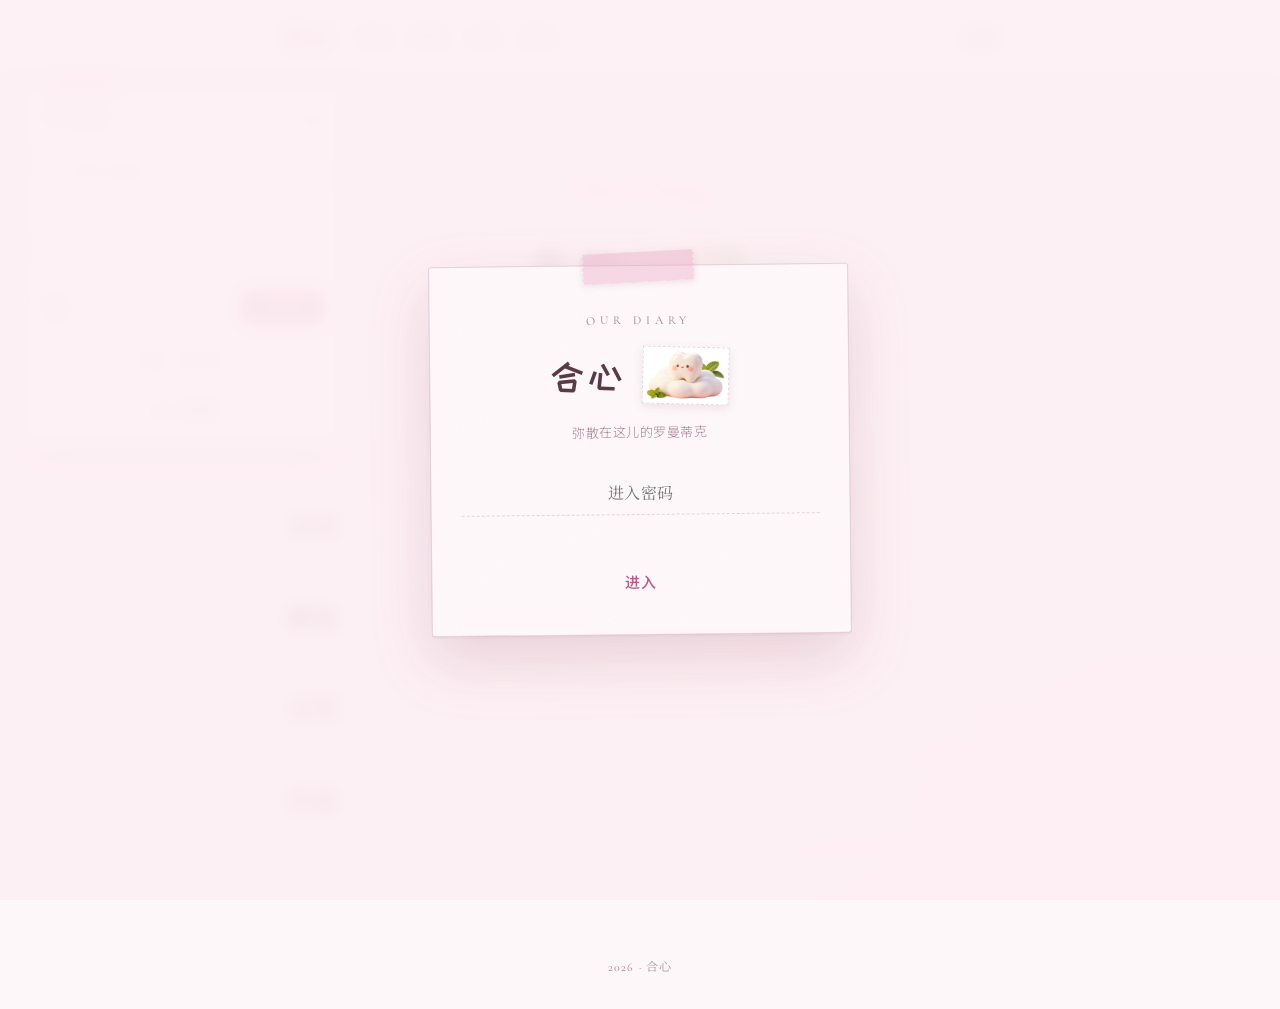
==== index.html @ 80ab7c8f "deploy index.html @ 2026-07-29T08:41:44.154Z" ====
<!DOCTYPE html>
<html lang="zh-CN">
<head>
  <meta charset="UTF-8" />
  <meta name="viewport" content="width=device-width, initial-scale=1.0" />
  <meta http-equiv="Cache-Control" content="no-cache, no-store, must-revalidate" />
  <meta http-equiv="Pragma" content="no-cache" />
  <meta http-equiv="Expires" content="0" />
  <title>合心</title>
  <link rel="preconnect" href="https://fonts.googleapis.com" />
  <link rel="preconnect" href="https://fonts.gstatic.com" crossorigin />
  <link href="https://fonts.googleapis.com/css2?family=Noto+Serif+SC:wght@400;500;600;700&family=Noto+Sans+SC:wght@300;400;500&display=swap" rel="stylesheet" />
  <link rel="stylesheet" href="https://unpkg.com/leaflet@1.9.4/dist/leaflet.css" />
  <link rel="stylesheet" href="assets/style.css" />
</head>
<body>
  <!-- 未连接云端时的安全提示（仅本地模式出现，部署前请先配置 config.js） -->
  <div class="local-warn" id="localWarn" hidden>
    <span>⚠ 本地预览模式：云端暂时连不上，当前内容仅存于本机浏览器，换设备 / 清缓存即丢失，且无法与 TA 共享。网络恢复后重新进入即可切回云端。<b style="color:#9c2b4a">[页面版本：2026-07-29-ghpages-v15]</b></span>
    <button id="localWarnClose" aria-label="关闭">×</button>
  </div>
  <script>
    // 全局错误兜底：任何脚本出错都显示出来，避免默默打不开
    window.addEventListener('error', function (e) {
      try {
        var d = document.getElementById('errbar');
        if (!d) {
          d = document.createElement('div');
          d.id = 'errbar';
          d.style.cssText = 'position:fixed;top:0;left:0;right:0;z-index:99999;background:#b03a5b;color:#fff;font-size:12px;line-height:1.6;padding:10px 14px;white-space:pre-wrap;font-family:monospace';
          (document.body || document.documentElement).appendChild(d);
        }
        d.textContent = '⚠ 页面脚本出错：' + (e.message || e.error) + (e.filename ? ('  (' + String(e.filename).split('/').pop() + ':' + e.lineno + ')') : '');
      } catch (_) {}
    });
  </script>
  <div class="glow-orbs" aria-hidden="true">
    <span class="orb a"></span>
    <span class="orb b"></span>
    <span class="orb c"></span>
  </div>

  <!-- ========== 登录遮罩 ========== -->
  <div class="auth-mask" id="authMask">
    <div class="auth-card">
      <div class="auth-label">OUR DIARY</div>
      <div class="auth-title-row">
        <h1 class="auth-title">合心</h1>
        <div class="auth-avatar">
          <img src="assets/images/avatar.png" alt="她的虚拟形象" />
        </div>
      </div>
      <p class="auth-sub" id="authSub">弥散在这儿的罗曼蒂克</p>
      <div class="auth-form" id="authForm">
        <input type="password" id="authPassword" class="bare" placeholder="进入密码" autocomplete="current-password" />
        <p class="auth-err" id="authErr"></p>
        <button class="link strong" id="authBtn">进入</button>
      </div>
      <div class="auth-setup" id="authSetup" hidden>
        <p>还没部署到云端。请按 <code>deploy-guide-netlify.md</code> 把项目推到 GitHub 并接入 Netlify，再刷新本页（部署后无需手动填任何密钥）。</p>
      </div>
    </div>
  </div>

  <header class="nav">
    <div class="nav-inner">
      <a class="wordmark" id="brandBtn">合心</a>
      <nav class="nav-links">
        <a href="#" data-view="diary" class="nav-link">日记</a>
        <a href="#" data-view="notes" class="nav-link">随笔</a>
        <a href="#" data-view="calendar" class="nav-link">日历</a>
        <a href="#" data-view="places" class="nav-link">足迹</a>
        <a href="#" data-view="settings" class="nav-link mgmt-only">设置</a>
      </nav>
      <div class="nav-right">
        <span class="nav-days" id="navDays"></span>
        <button class="link mgmt-toggle" id="mgmtToggle">编辑</button>
      </div>
    </div>
  </header>

  <main class="container">

    <!-- ========== 封面 ========== -->
    <section class="view active" id="view-index">
      <div class="cover">
        <!-- 便签直接贴到背景上的浮层（在内容之下、背景之上） -->
        <div class="sticky-layer" id="stickyLayer" aria-hidden="true"></div>

        <div class="cover-main">

          <!-- 中间 -->
          <div class="cover-center">
            <div class="cover-label">Our Diary</div>
            <div class="cover-title-row">
              <h1 class="cover-names" id="coverNames">合心</h1>
              <img class="cover-avatar" src="assets/images/avatar.png" alt="她的虚拟形象" />
            </div>
            <div class="cover-days" id="coverDays"></div>
            <p class="cover-en">Forever &amp; Always</p>
            <p class="cover-sub" id="coverSub"></p>
          </div>
        </div>
      </div>

      <button class="joy-reopen" id="joyReopen" hidden aria-label="今日喜事">
        <svg viewBox="0 0 24 28" width="22" height="24" aria-hidden="true">
          <line x1="12" y1="11" x2="12" y2="25" stroke="currentColor" stroke-width="2.6" stroke-linecap="round"/>
          <path d="M12 26l-3.2 1.4 3.2-5.4 3.2 5.4z" fill="currentColor"/>
          <circle cx="12" cy="6.5" r="6.2" fill="currentColor"/>
          <circle cx="12" cy="6.5" r="2.3" fill="#fff" opacity="0.9"/>
        </svg>
      </button>

      <div class="index-list">
        <a class="index-row" data-goto="diary">
          <span class="index-title">日记</span>
          <span class="index-meta" id="idxDiary">—</span>
        </a>
        <a class="index-row" data-goto="notes">
          <span class="index-title">随笔</span>
          <span class="index-meta" id="idxNotes">—</span>
        </a>
        <a class="index-row" data-goto="calendar">
          <span class="index-title">日历</span>
          <span class="index-meta" id="idxCal">—</span>
        </a>
        <a class="index-row" data-goto="places">
          <span class="index-title">足迹</span>
          <span class="index-meta" id="idxPlaces">—</span>
        </a>
      </div>
    </section>

    <!-- ========== 日记 ========== -->
    <section class="view" id="view-diary">
      <div class="page-head">
        <h2 class="page-title">日记</h2>
        <button class="love-dot" id="loveEnterBtn" type="button" title="私密" aria-label="私密"></button>
        <button class="link mgmt-only" id="addDiaryBtn">写</button>
      </div>

      <div id="diaryList" class="archive"></div>

      <!-- 私密专栏（点击小圆点后展开，无标题，仅内容 + 发布） -->
      <div class="love-view" id="loveView" hidden>
        <div class="page-head love-head">
          <button class="link mgmt-only" id="addLoveBtn">发布</button>
        </div>
        <div id="loveList" class="archive love-archive"></div>
      </div>
    </section>

    <!-- ========== 随笔 ========== -->
    <section class="view" id="view-notes">
      <div class="page-head">
        <h2 class="page-title">随笔</h2>
        <span class="page-note">此刻想到什么，就留下一句。</span>
      </div>
      <div class="composer">
        <textarea id="noteInput" rows="2" placeholder="写下一句话…"></textarea>
        <div class="composer-foot">
          <span class="composer-hint" id="noteHint"></span>
          <button class="link" id="noteSave">留存</button>
        </div>
      </div>
      <div id="notesList" class="notes-stream"></div>
    </section>

    <!-- ========== 日历 ========== -->
    <section class="view" id="view-calendar">
      <div class="page-head">
        <h2 class="page-title">日历</h2>
        <span class="page-note" id="calTogether"></span>
      </div>
      <div class="cal">
        <div class="cal-head">
          <button class="cal-nav" id="calPrev" aria-label="上一月">‹</button>
          <div class="cal-month" id="calMonth"></div>
          <button class="cal-nav" id="calNext" aria-label="下一月">›</button>
        </div>
        <div class="cal-weekdays"><span>日</span><span>一</span><span>二</span><span>三</span><span>四</span><span>五</span><span>六</span></div>
        <div class="cal-grid" id="calGrid"></div>
        <div class="cal-legend">
          <span class="lg"><i class="dot d-diary"></i>日记</span>
          <span class="lg"><i class="dot d-note"></i>随笔</span>
          <span class="lg"><i class="dot d-place"></i>足迹</span>
          <span class="lg"><i class="anchor-mark"></i>起点</span>
        </div>
      </div>

      <!-- 日详情抽屉 -->
      <div class="day-panel" id="dayPanel" aria-hidden="true">
        <div class="day-panel-inner">
          <div class="day-panel-head">
            <span id="dayPanelTitle"></span>
            <button class="x" id="dayPanelClose" aria-label="关闭">×</button>
          </div>
          <div class="day-panel-body" id="dayPanelBody"></div>
          <div class="day-panel-foot mgmt-only" id="dayPanelFoot"></div>
        </div>
      </div>
    </section>

    <!-- ========== 足迹 ========== -->
    <section class="view" id="view-places">
      <div class="page-head">
        <h2 class="page-title">足迹</h2>
        <button class="link mgmt-only" id="addPlaceBtn">添加</button>
      </div>
      <div id="map" class="map-box"></div>
      <div id="placesList" class="archive subtle"></div>
    </section>

    <!-- ========== 设置 ========== -->
    <section class="view" id="view-settings">
      <div class="page-head"><h2 class="page-title">设置</h2></div>
      <div class="settings">
        <div class="field">
          <label>我的称呼</label>
          <input type="text" id="setNameA" placeholder="例如：小宇" />
        </div>
        <div class="field">
          <label>TA 的称呼</label>
          <input type="text" id="setNameB" placeholder="例如：小鹿" />
        </div>
        <div class="field">
          <label>在一起的日子</label>
          <input type="date" id="setSince" />
        </div>
        <div class="settings-actions">
          <button class="link" id="saveSettingsBtn">保存设置</button>
          <span class="rule"></span>
          <button class="link" id="exportBtn">导出备份</button>
          <button class="link" id="importBtn">恢复备份</button>
          <input type="file" id="importFile" accept="application/json" hidden />
          <span class="rule"></span>
          <button class="link" id="seedBtn">载入示例</button>
          <button class="link danger" id="resetBtn">清空全部</button>
        </div>
        <div class="settings-actions" style="margin-top:18px">
          <button class="link" id="logoutBtn">退出登录</button>
          <span class="settings-hint" id="migrateHint" hidden>
            检测到本机旧数据，<button class="link strong" id="migrateBtn">一键上传到云端</button>
          </span>
        </div>
      </div>
    </section>
  </main>

  <!-- 今日喜事浮动框：提升为 body 直接子级，position:fixed 相对视口，彻底避免祖先 .view 动画 transform 干扰拖拽坐标 -->
  <div class="joy-panel" id="joyPanel">
    <div class="joy-head">
      <span class="joy-title">今日喜事</span>
      <button class="joy-hide" id="joyHide" title="收起面板" aria-label="收起">—</button>
    </div>
    <div class="joy-body">
      <textarea id="joyText" class="joy-text" placeholder="今天的小确幸…"></textarea>
      <div class="joy-tools">
        <button class="joy-img" id="joyImgBtn" title="贴图" aria-label="贴图">📎</button>
        <button class="joy-save" id="joySaveBtn">贴到随笔</button>
      </div>
      <input type="file" id="joyFile" accept="image/*" hidden>
      <div class="joy-preview" id="joyPreview"></div>
    </div>
    <div class="joy-divider"><span>便签 · 随手贴</span></div>
    <button class="wall-add" id="stickyAddBtn">+ 贴一张便签</button>
    <div class="sticky-form" id="stickyForm" hidden>
      <textarea id="stickyText" class="sticky-input" placeholder="写张便签，会直接贴到背景上…" maxlength="70"></textarea>
      <div class="sticky-colors">
        <button data-color="pink" class="col pink sel" aria-label="粉色"></button>
        <button data-color="yellow" class="col yellow" aria-label="黄色"></button>
        <button data-color="blue" class="col blue" aria-label="蓝色"></button>
        <button data-color="green" class="col green" aria-label="绿色"></button>
        <button data-color="lavender" class="col lavender" aria-label="紫色"></button>
      </div>
      <div class="sticky-actions">
        <button class="link" id="stickyCancel">取消</button>
        <button class="joy-save" id="stickySaveBtn">贴上</button>
      </div>
    </div>
  </div>

  <footer class="footer">
    <span id="year"></span> · 合心
  </footer>

  <!-- 日记编辑 -->
  <div class="mask" id="diaryModal">
    <div class="sheet">
      <div class="sheet-head"><span id="diaryModalTitle">写日记</span><button class="x" data-close="diaryModal">×</button></div>
      <div class="sheet-body">
        <input type="text" id="dTitle" class="bare title-input" placeholder="标题" />
        <div class="row2">
          <input type="date" id="dDate" class="bare" />
          <input type="text" id="dMood" class="bare" placeholder="心情（一句话，可留空）" />
        </div>
        <textarea id="dContent" class="bare body-input" rows="10" placeholder="此刻，想写些什么…"></textarea>
        <div class="upload">
          <button type="button" class="link" id="dPick">附上图片</button>
          <input type="file" id="dFiles" accept="image/*" multiple hidden />
          <div class="thumbs" id="dThumbs"></div>
        </div>
      </div>
      <div class="sheet-foot">
        <button class="link" data-close="diaryModal">取消</button>
        <button class="link strong" id="dSave">保存</button>
      </div>
    </div>
  </div>

  <!-- 足迹编辑 -->
  <div class="mask" id="placeModal">
    <div class="sheet">
      <div class="sheet-head"><span id="placeModalTitle">添加足迹</span><button class="x" data-close="placeModal">×</button></div>
      <div class="sheet-body">
        <input type="text" id="pName" class="bare" placeholder="地点名称" />
        <div class="field-cat">
          <label>类型（标记图标）</label>
          <div class="cat-chips" id="pCats"></div>
        </div>
        <input type="text" id="pSearch" class="bare" placeholder="搜索地点，如：上海迪士尼" />
        <button type="button" class="link" id="pSearchBtn">定位</button>
        <div class="row2">
          <input type="text" id="pLat" class="bare" placeholder="纬度" />
          <input type="text" id="pLng" class="bare" placeholder="经度" />
        </div>
        <input type="text" id="pAddress" class="bare" placeholder="地址 / 备注" />
        <input type="date" id="pDate" class="bare" />
        <textarea id="pNote" class="bare body-input" rows="3" placeholder="那天的天气、心情…"></textarea>
        <div class="upload">
          <button type="button" class="link" id="pPick">附上图片</button>
          <input type="file" id="pFiles" accept="image/*" multiple hidden />
          <div class="thumbs" id="pThumbs"></div>
        </div>
      </div>
      <div class="sheet-foot">
        <button class="link" data-close="placeModal">取消</button>
        <button class="link strong" id="pSave">保存</button>
      </div>
    </div>
  </div>

  <!-- 图片查看 -->
  <div class="mask" id="imgModal">
    <div class="img-wrap">
      <button class="x" data-close="imgModal">×</button>
      <img id="imgBig" src="" alt="" />
    </div>
  </div>

  <!-- 阅读 / 详情 -->
  <div class="mask" id="detailModal">
    <div class="sheet read">
      <div class="sheet-head"><span id="detailTitle"></span><button class="x" data-close="detailModal">×</button></div>
      <div class="sheet-body" id="detailBody"></div>
      <div class="sheet-foot" id="detailFoot"></div>
    </div>
  </div>

  <!-- 私密专栏编辑 -->
  <div class="mask" id="loveModal">
    <div class="sheet">
      <div class="sheet-head"><span id="loveModalTitle">发布</span><button class="x" data-close="loveModal">×</button></div>
      <div class="sheet-body">
        <input type="text" id="lvTitle" class="bare title-input" placeholder="标题（可留空）" />
        <div class="row2">
          <input type="date" id="lvDate" class="bare" />
          <input type="text" id="lvMood" class="bare" placeholder="心情（可留空）" />
        </div>
        <textarea id="lvContent" class="bare body-input" rows="10" placeholder="想只对一个人说的话…"></textarea>
        <div class="upload">
          <button type="button" class="link" id="lvPick">附上图片（可选）</button>
          <input type="file" id="lvFiles" accept="image/*" multiple hidden />
          <div class="thumbs" id="lvThumbs"></div>
        </div>
      </div>
      <div class="sheet-foot">
        <button class="link" data-close="loveModal">取消</button>
        <button class="link strong" id="lvSave">保存</button>
      </div>
    </div>
  </div>

  <div class="toast" id="toast"></div>

  <script src="https://unpkg.com/leaflet@1.9.4/dist/leaflet.js"></script>
  <script src="assets/config.js"></script>
  <script src="assets/store.js"></script>
  <script src="assets/app.js"></script>
</body>
</html>
---- assets/style.css ----
/* ============================================================
 * style.css —— 合心 · 粉色手账风
 * 视觉语言：粉白纸纹、手写体标题、和纸胶带、拍立得照片、缝线边框
 * 所有选择器与旧版一致，仅换视觉，不动功能。
 * ============================================================ */

/* 手写体 Ma Shan Zheng：自托管于本仓库（assets/fonts/），
   国内直接由 github.io 加载，不依赖 Google Fonts CDN，避免被墙后字体失效。 */
@font-face{
  font-family:'Ma Shan Zheng';
  font-style:normal;
  font-weight:400;
  font-display:swap;
  src:url('fonts/MaShanZheng-Regular.woff2') format('woff2');
}
/* 中文字体 站酷快乐体（ZCOOL KuaiLe）：圆润可爱手写体，非毛笔。自托管于本仓库。 */
@font-face{
  font-family:'ZCOOL KuaiLe';
  font-style:normal;
  font-weight:400;
  font-display:swap;
  src:url('fonts/ZCOOLKuaiLe-Regular.woff2') format('woff2');
}
/* 欧式浪漫手写 Great Vibes：自托管，用于英文装饰（不支持中文，仅英文/数字）。 */
@font-face{
  font-family:'Great Vibes';
  font-style:normal;
  font-weight:400;
  font-display:swap;
  src:url('fonts/GreatVibes-Regular.woff2') format('woff2');
}
/* 古典衬线 Cormorant Garamond：自托管，用于英文正文/数字/日期（不支持中文）。 */
@font-face{
  font-family:'Cormorant Garamond';
  font-style:normal;
  font-weight:400;
  font-display:swap;
  src:url('fonts/CormorantGaramond-Regular.woff2') format('woff2');
}
@font-face{
  font-family:'Cormorant Garamond';
  font-style:normal;
  font-weight:500;
  font-display:swap;
  src:url('fonts/CormorantGaramond-Medium.woff2') format('woff2');
}
@font-face{
  font-family:'Cormorant Garamond';
  font-style:normal;
  font-weight:600;
  font-display:swap;
  src:url('fonts/CormorantGaramond-SemiBold.woff2') format('woff2');
}
@font-face{
  font-family:'Cormorant Garamond';
  font-style:normal;
  font-weight:700;
  font-display:swap;
  src:url('fonts/CormorantGaramond-Bold.woff2') format('woff2');
}
:root{
  --paper:#FDF7F9;        /* 米白纸 */
  --paper-2:#F7E8ED;      /* 牛皮纸浅 */
  --kraft:#EAC6D3;        /* 牛皮纸 */
  --ink:#5A3A45;          /* 棕黑墨水 */
  --ink-soft:#A67E8C;     /* 淡墨 */
  --muted:#D7B5C0;        /* 极淡 */
  --line:rgba(160,100,120,.26);
  --line-soft:rgba(160,100,120,.13);
  --accent:#D27BA0;       /* 胭脂红（印章色） */
  --accent-deep:#B85A82;  /* 深胭脂 */
  --glow:#F8D4E3;         /* 暖光 */
  --tape:rgba(230,160,190,.38);   /* 和纸胶带·奶茶 */
  --tape-2:rgba(210,123,160,.22);   /* 和纸胶带·胭脂 */
  --card:#FFF9FB;         /* 纸卡 */
  --serif:'Noto Serif SC',serif;
  --sans:'Noto Sans SC',-apple-system,'PingFang SC','Microsoft YaHei',sans-serif;
  --latin:'Cormorant Garamond','Noto Serif SC',serif;   /* 英文/数字：自托管古典衬线 */
  --romantic:'Great Vibes','Cormorant Garamond',cursive; /* 英文浪漫手写装饰 */
  --hand:'ZCOOL KuaiLe','Ma Shan Zheng','Noto Serif SC',cursive;
  --maxw:760px;
  --grain:url("data:image/svg+xml;utf8,<svg xmlns='http://www.w3.org/2000/svg' width='180' height='180'><filter id='n'><feTurbulence type='fractalNoise' baseFrequency='0.82' numOctaves='2' stitchTiles='stitch'/><feColorMatrix type='saturate' values='0'/><feComponentTransfer><feFuncA type='table' tableValues='0 0.05'/></feComponentTransfer></filter><rect width='180' height='180' filter='url(%23n)'/></svg>");
}

*{box-sizing:border-box;margin:0;padding:0}
html,body{height:100%}
body{
  font-family:var(--sans);
  font-weight:300;
  color:var(--ink);
  background-color:var(--paper);
  background-image:var(--grain),linear-gradient(165deg,#FFF5F9 0%,#FDF0F5 60%,#FAE6EF 100%);
  background-attachment:fixed;
  min-height:100vh;
  line-height:1.8;
  -webkit-font-smoothing:antialiased;
  letter-spacing:.01em;
  overflow-x:hidden;
}

/* 漂浮暖光（纸上晒进来的午后光斑，极淡） */
.glow-orbs{position:fixed;inset:0;z-index:-1;overflow:hidden;pointer-events:none}
.orb{position:absolute;border-radius:50%;filter:blur(80px);opacity:.35;animation:drift 24s ease-in-out infinite}
.orb.a{width:440px;height:440px;background:radial-gradient(circle,#F8D4E3,transparent 70%);top:-130px;left:-90px}
.orb.b{width:400px;height:400px;background:radial-gradient(circle,#F5C6DB,transparent 70%);bottom:-110px;right:-70px;animation-delay:-8s}
.orb.c{width:320px;height:320px;background:radial-gradient(circle,#FCE0EC,transparent 70%);top:42%;left:54%;animation-delay:-14s}
@keyframes drift{0%,100%{transform:translate(0,0) scale(1)}33%{transform:translate(46px,32px) scale(1.06)}66%{transform:translate(-34px,22px) scale(.97)}}

/* 导航 —— 一条贴在本子顶端的牛皮纸胶带 */
.nav{position:sticky;top:0;z-index:50;background:rgba(253,247,249,.86);backdrop-filter:blur(10px);border-bottom:1px dashed var(--line)}
.nav-inner{max-width:var(--maxw);margin:0 auto;display:flex;align-items:center;gap:18px;padding:16px 24px}
.wordmark{font-family:var(--hand);font-size:24px;font-weight:400;color:var(--accent-deep);text-decoration:none;letter-spacing:.1em;cursor:pointer;transition:transform .3s}
.wordmark:hover{transform:rotate(-3deg)}
.nav-links{display:flex;gap:22px;margin-left:8px;flex:1}
.nav-link{font-size:14px;color:var(--ink-soft);text-decoration:none;letter-spacing:.16em;position:relative;padding-bottom:2px;transition:color .3s}
.nav-link::after{content:"";position:absolute;left:0;bottom:0;width:0;height:2px;background:repeating-linear-gradient(90deg,var(--accent) 0 5px,transparent 5px 8px);transition:width .35s}
.nav-link:hover{color:var(--accent)}
.nav-link:hover::after,.nav-link.active::after{width:100%}
.nav-link.active{color:var(--accent-deep)}
.nav-right{display:flex;align-items:center;gap:16px}
.nav-days{font-family:var(--latin);font-size:15px;color:var(--ink-soft);letter-spacing:.04em}

/* 文字链接（手写下划线感） */
.link{background:none;border:none;font-family:var(--sans);font-weight:400;font-size:14px;color:var(--ink-soft);cursor:pointer;letter-spacing:.08em;padding:2px 0;position:relative;transition:color .3s}
.link::after{content:"";position:absolute;left:0;bottom:-2px;width:0;height:2px;background:repeating-linear-gradient(90deg,var(--accent) 0 5px,transparent 5px 8px);transition:width .35s}
.link:hover{color:var(--accent-deep)}
.link:hover::after{width:100%}
.link.strong{color:var(--accent-deep);font-weight:500}
.link.danger{color:#B85A82}
.link.danger::after{background:repeating-linear-gradient(90deg,#B85A82 0 5px,transparent 5px 8px)}
.link.danger:hover{color:#963D65}

/* 容器 / 视图 */
.container{max-width:var(--maxw);margin:0 auto;padding:40px 24px 80px;position:relative}
.view{display:none;animation:rise .6s cubic-bezier(.2,.7,.2,1) both}
.view.active{display:block}
@keyframes rise{from{opacity:0;transform:translateY(16px)}to{opacity:1;transform:none}}

/* 登录遮罩 —— 一张贴着胶带的信纸 */
.auth-mask{position:fixed;inset:0;z-index:200;background:rgba(253,240,245,.92);backdrop-filter:blur(8px);display:flex;align-items:center;justify-content:center;padding:24px;animation:fade .4s ease}
body.authed .auth-mask{display:none}
.auth-card{position:relative;width:min(420px,100%);text-align:center;padding:44px 30px 40px;background:var(--card);background-image:var(--grain);border:1px solid var(--line);border-radius:3px;box-shadow:0 2px 0 rgba(160,100,120,.06),0 24px 60px rgba(160,100,120,.22);transform:rotate(-.6deg)}
.auth-card::before{content:"";position:absolute;top:-14px;left:50%;width:110px;height:30px;transform:translateX(-50%) rotate(-2.5deg);background:var(--tape);border-left:1px dashed rgba(255,255,255,.6);border-right:1px dashed rgba(255,255,255,.6);box-shadow:0 2px 6px rgba(160,100,120,.15)}
.auth-title-row{display:flex;align-items:center;justify-content:center;gap:16px;margin:6px 0 10px}
.auth-avatar{width:auto;height:58px;flex:0 0 auto;animation:floaty 5.5s ease-in-out infinite}
.auth-avatar img{height:58px;width:auto;object-fit:contain;display:block;background:#fff;padding:4px;border:1px dashed var(--line);box-shadow:0 3px 10px rgba(160,100,120,.15);transform:rotate(2deg)}
.auth-label{font-family:var(--latin);letter-spacing:.4em;font-size:12px;color:var(--ink-soft);text-transform:uppercase;margin-bottom:10px}
.auth-title{font-family:var(--hand);font-weight:400;font-size:38px;letter-spacing:.08em;color:var(--ink)}
.auth-sub{font-size:13px;color:var(--ink-soft);letter-spacing:.04em;margin:10px 0 28px}
.auth-form{display:flex;flex-direction:column;gap:16px;align-items:center}
.auth-form .bare{text-align:center;font-size:16px}
.auth-form .link.strong{font-size:15px;margin-top:4px}
.auth-err{min-height:18px;font-size:12px;color:#B85A82;letter-spacing:.02em}
.auth-setup{font-size:13px;color:var(--ink-soft);line-height:1.8}

/* 本地模式安全提示条 */
.local-warn{position:fixed;top:0;left:0;right:0;z-index:300;display:flex;align-items:center;gap:14px;
  background:linear-gradient(90deg,#B85A82,#D27BA0);color:#fff;font-size:12.5px;line-height:1.6;
  padding:10px 18px;box-shadow:0 6px 20px rgba(150,75,110,.35)}
.local-warn code{background:rgba(255,255,255,.22);padding:1px 6px;border-radius:5px;font-size:11.5px}
.local-warn button{margin-left:auto;flex:0 0 auto;background:none;border:none;color:#fff;font-size:20px;line-height:1;cursor:pointer;opacity:.85}
.local-warn button:hover{opacity:1}
.local-warn[hidden]{display:none}

/* 封面 —— 手账扉页 */
.cover{position:relative;padding:50px 16px 40px}
.cover-label{font-family:var(--romantic);letter-spacing:.02em;font-size:34px;line-height:1;color:var(--accent);margin-bottom:14px;animation:fadeUp .8s .15s both}
/* 封面英文浪漫短句（Cormorant 斜体，欧式信笺感） */
.cover-en{font-family:var(--latin);font-style:italic;font-weight:500;font-size:19px;color:var(--ink-soft);letter-spacing:.04em;margin:10px 0 0}
.cover-title-row{display:flex;align-items:center;justify-content:center;gap:20px;flex-wrap:wrap}
.cover-avatar{height:72px;width:auto;object-fit:contain;animation:floaty 5.5s ease-in-out infinite;background:#fff;padding:5px;border:1px dashed var(--line);box-shadow:0 4px 12px rgba(160,100,120,.18);transform:rotate(-3deg)}
.cover-names{font-family:var(--hand);font-weight:400;font-size:48px;letter-spacing:.1em;color:var(--ink);animation:fadeUp .8s .25s both}
.cover-days{font-family:var(--latin);font-size:64px;line-height:1;margin:28px 0 6px;font-weight:500;color:var(--accent-deep);animation:breathe 4.5s ease-in-out infinite;display:flex;align-items:baseline;justify-content:center;gap:8px;flex-wrap:wrap}
.cover-days small{font-family:var(--sans);font-size:22px;letter-spacing:.12em;color:var(--ink-soft);margin:0 4px 0 2px}
.cover-days .timer{font-size:26px;letter-spacing:.06em;color:var(--ink-soft);opacity:.9}
.cover-sub{color:var(--ink-soft);font-size:14px;letter-spacing:.06em;margin-top:6px;animation:fadeUp .8s .35s both}

/* ===== 封面布局：今日喜事 | 中心（便签直接贴背景） ===== */
.cover-main{display:flex;align-items:flex-start;justify-content:center;gap:34px;max-width:1120px;margin:0 auto;position:relative;z-index:2}
.cover-center{flex:1;min-width:280px;max-width:460px;text-align:center;padding-top:10px}

/* 左侧：今日喜事（放大，可自由拖拽 / 收起；fixed 浮于视口，可拖到任意位置） */
.joy-panel{position:fixed;top:84px;left:22px;z-index:45;width:320px;flex-shrink:0;background:var(--card);background-image:var(--grain);border:1px solid var(--line);border-radius:4px;box-shadow:0 3px 0 rgba(160,100,120,.06),0 18px 42px rgba(160,100,120,.18);padding:20px 18px 18px;user-select:none;cursor:grab;touch-action:none}
.joy-panel.dragging{box-shadow:0 8px 0 rgba(160,100,120,.08),0 28px 60px rgba(160,100,120,.28);cursor:grabbing}
.joy-panel textarea, .joy-panel input, .joy-panel button{cursor:auto}
.joy-panel textarea{cursor:text}
.joy-panel button{cursor:pointer}
.joy-panel::before{content:"";position:absolute;top:-10px;left:28px;width:62px;height:18px;transform:rotate(-3deg);background:var(--tape);border-left:1px dashed rgba(255,255,255,.6);border-right:1px dashed rgba(255,255,255,.6);box-shadow:0 2px 5px rgba(160,100,120,.12)}
.joy-head{display:flex;align-items:center;justify-content:space-between;gap:8px;font-family:var(--latin);font-size:14px;letter-spacing:.18em;color:var(--ink-soft);text-transform:uppercase;margin-bottom:14px;text-align:center;cursor:grab;touch-action:none}
.joy-head:active{cursor:grabbing}
.joy-title{flex:1;text-align:left;pointer-events:none}
.joy-hide{flex:none;width:22px;height:22px;border-radius:50%;border:1px solid var(--line);background:rgba(255,255,255,.6);color:var(--ink-soft);font-size:15px;line-height:1;cursor:pointer;display:inline-flex;align-items:center;justify-content:center;transition:background .2s,color .2s,transform .2s}
.joy-hide:hover{background:var(--accent);color:#fff;transform:scale(1.08)}
/* 收起后的入口：一个纯圆点，点一下弹出浮动框 */
.joy-reopen{position:fixed;top:82px;right:24px;z-index:45;width:16px;height:16px;border-radius:50%;border:none;background:var(--accent);cursor:pointer;padding:0;box-shadow:0 0 0 4px rgba(210,123,160,.18),0 4px 12px rgba(160,100,120,.3);transition:transform .2s,box-shadow .2s;animation:joyPulse 2.6s ease-in-out infinite}
.joy-reopen:hover{transform:scale(1.2);box-shadow:0 0 0 7px rgba(210,123,160,.22),0 6px 16px rgba(160,100,120,.42)}
.joy-reopen[hidden]{display:none}
@keyframes joyPulse{0%,100%{box-shadow:0 0 0 4px rgba(210,123,160,.18),0 4px 12px rgba(160,100,120,.3)}50%{box-shadow:0 0 0 8px rgba(210,123,160,.08),0 4px 12px rgba(160,100,120,.3)}}
.joy-text{width:100%;min-height:130px;resize:none;border:1px dashed var(--line);border-radius:2px;background:rgba(255,255,255,.55);padding:12px;font-family:var(--serif);font-size:15px;color:var(--ink);line-height:1.8}
/* 今日喜事 与 便签 之间的分隔 */
.joy-divider{display:flex;align-items:center;gap:10px;margin:18px 0 14px;color:var(--muted);font-family:var(--latin);font-size:12px;letter-spacing:.16em;text-transform:uppercase}
.joy-divider::before,.joy-divider::after{content:"";flex:1;height:1px;background:linear-gradient(90deg,transparent,var(--line),transparent)}
.joy-text::placeholder{color:var(--muted)}
.joy-tools{display:flex;align-items:center;justify-content:space-between;margin-top:10px;gap:8px}
.joy-img{background:none;border:none;font-size:20px;cursor:pointer;opacity:.75;transition:opacity .2s,transform .2s;line-height:1;padding:2px}
.joy-img:hover{opacity:1;transform:scale(1.1)}
.joy-save{background:var(--accent);color:#fff;border:none;border-radius:2px;padding:7px 14px;font-family:var(--sans);font-size:12px;letter-spacing:.08em;cursor:pointer;box-shadow:0 2px 6px rgba(210,123,160,.35);transition:background .2s,transform .15s}
.joy-save:hover{background:var(--accent-deep)}
.joy-save:active{transform:scale(.96)}
.joy-preview{margin-top:10px;display:flex;gap:8px;flex-wrap:wrap}
.joy-preview img{height:54px;width:54px;object-fit:cover;border:3px solid #fff;box-shadow:0 3px 8px rgba(160,100,120,.22);transform:rotate(-2deg)}

/* 便签直接贴到背景上的浮层（在内容之下、背景之上，不挡操作） */
.sticky-layer{position:absolute;inset:0;z-index:0;pointer-events:none;overflow:hidden}

/* 贴便签入口（已并入今日喜事面板） */
.wall-add{width:100%;margin-top:4px;background:rgba(255,255,255,.5);border:1px dashed var(--line-soft);color:var(--ink-soft);border-radius:2px;padding:9px;font-family:var(--sans);font-size:12px;letter-spacing:.08em;cursor:pointer;transition:background .2s,color .2s,box-shadow .2s}
.wall-add:hover{background:rgba(255,255,255,.82);color:var(--ink);box-shadow:0 3px 10px rgba(160,100,120,.16)}

/* 便签：绝对定位到背景，自带多层柔和阴影，像真的贴在墙上 */
.sticky{position:absolute;left:var(--x,8%);top:var(--y,12%);width:108px;min-height:108px;padding:14px 12px 12px;display:flex;align-items:center;justify-content:center;text-align:center;font-family:var(--hand);font-size:16px;line-height:1.45;color:var(--ink);cursor:pointer;pointer-events:auto;transition:transform .35s cubic-bezier(.2,.8,.2,1),opacity .3s ease,box-shadow .35s ease;word-break:break-word;box-shadow:3px 6px 14px rgba(120,90,100,.22),0 1px 2px rgba(0,0,0,.1)}
.sticky::before{content:"";position:absolute;top:-7px;left:50%;width:34px;height:13px;transform:translateX(-50%) rotate(-2deg);background:rgba(255,255,255,.6);box-shadow:0 1px 3px rgba(0,0,0,.12)}
.sticky:nth-child(odd){transform:rotate(-2.5deg)}
.sticky:nth-child(even){transform:rotate(1.5deg)}
.sticky:nth-child(3n){transform:rotate(2deg)}
.sticky:nth-child(5n){transform:rotate(-1.5deg)}
.sticky:hover{transform:scale(1.08) rotate(0);z-index:6;box-shadow:7px 14px 30px rgba(120,90,100,.32),0 2px 5px rgba(0,0,0,.14)}
.sticky.pink{background:#FFD1DC}
.sticky.yellow{background:#FFF5BA}
.sticky.blue{background:#D4F0FF}
.sticky.green{background:#D9EAD3}
.sticky.lavender{background:#E6E6FA}
.s-text{transition:opacity .3s ease,transform .3s cubic-bezier(.2,.8,.2,1)}

/* 过期便签：仅轻度褪色 + 极轻模糊，文字清晰可辨；hover 渐显放大 */
.sticky.expired{opacity:.74;filter:grayscale(.38) blur(.5px)}
.sticky.expired .s-text{opacity:.88}
.sticky.expired:hover{opacity:1;filter:none}
.sticky.expired:hover .s-text{opacity:1}

/* 新增便签表单 */
.sticky-form{margin-top:12px;background:rgba(255,255,255,.72);border:1px dashed var(--line);border-radius:2px;padding:10px}
.sticky-input{width:100%;min-height:56px;resize:none;border:none;background:transparent;padding:4px;font-family:var(--serif);font-size:13px;color:var(--ink);line-height:1.6}
.sticky-colors{display:flex;gap:8px;margin:8px 0}
.sticky-colors .col{width:18px;height:18px;border-radius:50%;border:2px solid transparent;cursor:pointer;transition:transform .15s}
.sticky-colors .col:hover{transform:scale(1.15)}
.sticky-colors .col.sel{box-shadow:0 0 0 2px var(--ink-soft)}
.sticky-colors .col.pink{background:#FFD1DC}
.sticky-colors .col.yellow{background:#FFF5BA}
.sticky-colors .col.blue{background:#D4F0FF}
.sticky-colors .col.green{background:#D9EAD3}
.sticky-colors .col.lavender{background:#E6E6FA}
.sticky-actions{display:flex;justify-content:flex-end;gap:10px;align-items:center}

/* 便签删除按钮（编辑模式下显示） */
.sticky .del{position:absolute;top:-7px;right:-7px;width:20px;height:20px;border-radius:50%;background:var(--accent-deep);color:#fff;border:none;font-size:13px;line-height:1;display:none;align-items:center;justify-content:center;cursor:pointer;box-shadow:0 2px 6px rgba(0,0,0,.25);transition:transform .15s}
.sticky .del:hover{transform:scale(1.15)}
body.mgmt .sticky .del{display:flex}

/* 今日喜事预览图删除 */
.joy-preview{position:relative}
.joy-preview .rm{position:absolute;top:-5px;left:44px;width:18px;height:18px;border-radius:50%;background:var(--accent-deep);color:#fff;border:none;font-size:12px;cursor:pointer;box-shadow:0 2px 5px rgba(0,0,0,.2)}

@media (max-width:900px){
  .cover-main{flex-direction:column;align-items:center;gap:28px}
  .joy-panel{left:8px;width:min(calc(100vw - 16px),360px)}
  .cover-center{order:-1;width:100%}
}

@keyframes fadeUp{from{opacity:0;transform:translateY(12px)}to{opacity:1;transform:none}}
@keyframes breathe{0%,100%{text-shadow:0 0 14px rgba(210,123,160,.2)}50%{text-shadow:0 0 26px rgba(210,123,160,.4)}}
@keyframes floaty{0%,100%{transform:translateY(0) rotate(-3deg)}50%{transform:translateY(-7px) rotate(-3deg)}}
@keyframes glowPulse{0%,100%{box-shadow:0 0 0 4px rgba(255,255,255,.7),0 10px 28px rgba(210,123,160,.3)}50%{box-shadow:0 0 0 6px rgba(255,255,255,.85),0 10px 38px rgba(210,123,160,.5)}}

@media (prefers-reduced-motion:reduce){.cover-avatar,.auth-avatar{animation:none}}

.index-list{margin-top:50px;border-top:1px dashed var(--line)}
.index-row{display:flex;align-items:baseline;justify-content:space-between;padding:22px 4px;border-bottom:1px dashed var(--line);text-decoration:none;color:var(--ink);transition:padding-left .35s,background .35s,box-shadow .35s;cursor:pointer}
.index-row:hover{padding-left:14px;background:linear-gradient(90deg,rgba(255,249,251,.9),rgba(255,249,251,0));box-shadow:inset 3px 0 0 var(--accent)}
.index-title{font-family:var(--hand);font-size:26px;letter-spacing:.08em;font-weight:400;transition:color .3s}
.index-row:hover .index-title{color:var(--accent-deep)}
.index-meta{font-family:var(--latin);font-size:15px;color:var(--ink-soft);letter-spacing:.05em;font-style:italic}

/* 页头 —— 手写章节标题 + 胭脂短线 */
.page-head{display:flex;align-items:baseline;justify-content:space-between;margin:6px 0 30px;padding-bottom:16px;border-bottom:1px dashed var(--line)}
.page-title{font-family:var(--hand);font-weight:400;font-size:36px;letter-spacing:.12em;position:relative}
.page-title::after{content:"";position:absolute;left:0;bottom:-17px;width:52px;height:3px;background:repeating-linear-gradient(90deg,var(--accent) 0 6px,transparent 6px 9px)}
.page-note{font-size:13px;color:var(--ink-soft);letter-spacing:.04em}

/* 档案列表（日记/足迹）—— 一张张贴了胶带的纸卡 */
.archive{display:flex;flex-direction:column;gap:18px;padding-top:10px}
.entry{position:relative;padding:22px 24px;border:1px solid var(--line);border-radius:3px;background:var(--card);background-image:var(--grain);cursor:pointer;box-shadow:0 2px 0 rgba(160,100,120,.05),0 10px 26px rgba(160,100,120,.12);transition:transform .35s,box-shadow .35s;animation:rise .5s both}
.entry:nth-child(odd){transform:rotate(-.4deg)}
.entry:nth-child(even){transform:rotate(.4deg)}
.entry::before{content:"";position:absolute;top:-10px;left:26px;width:76px;height:22px;transform:rotate(-3deg);background:var(--tape);border-left:1px dashed rgba(255,255,255,.6);border-right:1px dashed rgba(255,255,255,.6);box-shadow:0 2px 5px rgba(160,100,120,.12)}
.entry:nth-child(even)::before{left:auto;right:26px;transform:rotate(2.5deg);background:var(--tape-2)}
.entry:hover{transform:rotate(0) translateY(-3px);box-shadow:0 3px 0 rgba(160,100,120,.05),0 18px 42px rgba(160,100,120,.2)}
.entry-date{font-family:var(--latin);font-size:14px;letter-spacing:.12em;color:var(--ink-soft);text-transform:uppercase;transition:color .3s}
.entry:hover .entry-date{color:var(--accent)}
.entry-title{font-family:var(--serif);font-size:21px;font-weight:600;letter-spacing:.04em;margin:6px 0 4px}
.entry-icon{margin-right:8px;font-size:.92em}
.entry-excerpt{font-size:14px;color:var(--ink-soft);line-height:1.7;display:-webkit-box;-webkit-line-clamp:2;-webkit-box-orient:vertical;overflow:hidden}
.entry-imgs{display:flex;gap:12px;margin-top:14px;flex-wrap:wrap}
.entry-imgs img{width:82px;height:82px;object-fit:cover;border:5px solid #fff;border-bottom-width:16px;border-radius:1px;box-shadow:0 4px 12px rgba(160,100,120,.22);filter:saturate(.94) sepia(.06);transition:transform .4s,box-shadow .4s;transform:rotate(-2deg)}
.entry-imgs img:nth-child(even){transform:rotate(2deg)}
.entry-imgs img:hover{transform:rotate(0) scale(1.06);box-shadow:0 10px 26px rgba(160,100,120,.32)}
.entry-actions{display:flex;gap:18px;margin-top:12px}
.archive.subtle .entry-title{font-size:18px}

/* 随笔流 —— 便签条 */
.composer{margin-bottom:36px;border-bottom:1px dashed var(--line);padding-bottom:18px}
.composer textarea{width:100%;border:none;background:none;font-family:var(--serif);font-size:19px;font-weight:400;color:var(--ink);resize:none;line-height:1.7;letter-spacing:.02em}
.composer textarea:focus{outline:none}
.composer textarea::placeholder{color:var(--muted)}
.composer-foot{display:flex;align-items:center;justify-content:space-between;margin-top:8px}
.composer-hint{font-size:12px;color:var(--ink-soft);letter-spacing:.04em}
.notes-stream{display:flex;flex-direction:column}
.note{padding:22px 4px;border-bottom:1px dashed var(--line-soft);animation:rise .5s both;transition:padding-left .3s;background-image:linear-gradient(transparent calc(100% - 1px),rgba(160,100,120,.05) 0)}
.note:hover{padding-left:10px}
.note-text{font-family:var(--serif);font-size:19px;line-height:1.9;color:var(--ink);white-space:pre-wrap;word-break:break-word}
.note-meta{font-family:var(--latin);font-size:13px;letter-spacing:.1em;color:var(--ink-soft);margin-top:10px;display:flex;gap:14px;align-items:center}
.note-del{font-size:12px}

/* 地图 —— 旅行手账里的地图页 */
.map-box{height:420px;border:1px solid var(--line);margin-bottom:36px;background:var(--paper-2);border-radius:3px;overflow:hidden;box-shadow:0 2px 0 rgba(160,100,120,.05),0 14px 36px rgba(160,100,120,.15)}
.leaflet-container{background:var(--paper-2);font-family:var(--sans)}
.leaflet-popup-content-wrapper{border-radius:3px;box-shadow:0 12px 36px rgba(160,100,120,.25);border:1px solid var(--line)}
.leaflet-popup-content{margin:16px 18px;font-family:var(--serif)}
.pin{width:32px;height:32px;border-radius:50%;background:#fff;border:2px solid var(--accent);box-shadow:0 0 0 4px rgba(210,123,160,.14),0 4px 14px rgba(150,75,110,.3);display:flex;align-items:center;justify-content:center;position:relative;font-size:16px;line-height:1}
.pin-emoji{display:block}
.pin::after{content:"";position:absolute;inset:-7px;border-radius:50%;border:1px solid var(--accent);animation:pulse 2.6s ease-out infinite}
@keyframes pulse{0%{transform:scale(.5);opacity:.75}100%{transform:scale(2.4);opacity:0}}
.pin-pop-title{font-size:16px;font-weight:500;letter-spacing:.04em;margin-bottom:2px}
.pin-pop-sub{font-family:var(--sans);font-size:12px;color:var(--ink-soft);margin-bottom:8px}
.pin-pop-links{display:flex;gap:12px;flex-wrap:wrap}
.pin-pop-links a{font-family:var(--sans);font-size:12px;color:var(--accent-deep);text-decoration:none;letter-spacing:.04em;border-bottom:1px solid transparent;transition:border-color .3s}
.pin-pop-links a:hover{border-color:var(--accent-deep)}

/* 日历 —— 手账月历页 */
.cal{max-width:var(--maxw)}
.cal-head{display:flex;align-items:center;justify-content:center;gap:30px;margin:6px 0 22px}
.cal-nav{background:none;border:none;font-size:26px;line-height:1;color:var(--ink-soft);cursor:pointer;width:38px;height:38px;border-radius:50%;transition:color .3s,background .3s}
.cal-nav:hover{color:var(--accent-deep);background:rgba(210,123,160,.08)}
.cal-month{font-family:var(--hand);font-size:28px;letter-spacing:.14em;font-weight:400;min-width:150px;text-align:center}
.cal-weekdays{display:grid;grid-template-columns:repeat(7,1fr);gap:8px;margin-bottom:8px}
.cal-weekdays span{text-align:center;font-size:12px;letter-spacing:.1em;color:var(--muted)}
.cal-grid{display:grid;grid-template-columns:repeat(7,1fr);gap:8px}
.cal-cell{position:relative;aspect-ratio:1/1;border:1px solid var(--line-soft);background:var(--card);border-radius:3px;font-family:var(--serif);font-size:15px;color:var(--ink);cursor:pointer;display:flex;flex-direction:column;align-items:center;justify-content:center;gap:6px;transition:background .3s,box-shadow .3s,transform .3s,color .3s;animation:cellIn .42s both}
.cal-cell.empty{background:none;border:none;cursor:default;pointer-events:none}
.cal-cell:not(.empty):hover{background:#fff;box-shadow:0 6px 16px rgba(160,100,120,.18);transform:translateY(-2px)}
.cal-cell.today{color:var(--accent-deep);box-shadow:inset 0 0 0 1.5px var(--accent)}
.cal-cell.has{background:#FBE8F0}
.cal-cell.anchor{background:linear-gradient(135deg,#F8D4E3,#EFB8CD);color:#8a2e53;font-weight:600}
.cal-cell.anchor::after{content:"♥";position:absolute;top:6px;right:8px;font-size:9px;color:#fff;opacity:.85}
.cal-cell.sel{box-shadow:0 0 0 2px var(--accent),0 8px 20px rgba(160,100,120,.25);transform:translateY(-2px)}
.cal-num{line-height:1}
.cal-dots{display:flex;gap:3px}
.cal-dots .dot{width:6px;height:6px;border-radius:50%;display:inline-block}
.dot.d-diary{background:var(--accent-deep)}
.dot.d-note{background:var(--accent)}
.dot.d-place{background:#C98FA8}
.anchor-mark{display:inline-block;width:8px;height:8px;border-radius:50%;background:linear-gradient(135deg,#F8D4E3,#EFB8CD);box-shadow:0 0 0 2px rgba(255,255,255,.7)}
.cal-legend{display:flex;gap:20px;justify-content:center;margin-top:18px;flex-wrap:wrap}
.cal-legend .lg{display:inline-flex;align-items:center;gap:7px;font-size:12px;color:var(--ink-soft);letter-spacing:.04em}
@keyframes cellIn{from{opacity:0;transform:translateY(8px)}to{opacity:1;transform:none}}

/* 日详情面板 */
.day-panel{display:block;max-height:0;overflow:hidden;opacity:0;transform:translateY(10px);transition:max-height .5s cubic-bezier(.2,.7,.2,1),opacity .45s ease,transform .45s ease,margin .45s ease;margin-top:0}
.day-panel.open{max-height:78vh;opacity:1;transform:none;margin-top:26px}
.day-panel-inner{background:var(--card);background-image:var(--grain);border:1px solid var(--line);border-radius:3px;box-shadow:0 2px 0 rgba(160,100,120,.05),0 18px 48px rgba(160,100,120,.18);overflow:hidden}
.day-panel-head{display:flex;align-items:center;justify-content:space-between;padding:18px 24px;border-bottom:1px dashed var(--line-soft);font-family:var(--hand);font-size:22px;letter-spacing:.08em}
.day-panel-body{padding:14px 24px 20px}
.day-empty{color:var(--ink-soft);font-size:14px;padding:14px 0;text-align:center}
.day-item{display:flex;align-items:baseline;gap:14px;padding:15px 8px;border-bottom:1px dashed var(--line-soft);cursor:pointer;transition:padding-left .3s,background .3s}
.day-item:last-child{border-bottom:none}
.day-item:hover{padding-left:14px;background:linear-gradient(90deg,rgba(255,249,251,.9),rgba(255,249,251,0))}
.di-tag{flex:none;font-family:var(--sans);font-size:11px;letter-spacing:.12em;color:var(--accent-deep);border:1px solid var(--line);border-radius:2px;padding:3px 10px;background:rgba(255,255,255,.6)}
.day-item.note-item .di-tag{color:#C98FA8;border-color:rgba(201,143,168,.4)}
.di-title{font-family:var(--serif);font-size:17px;color:var(--ink)}
.di-ex{font-size:13px;color:var(--ink-soft);white-space:nowrap;overflow:hidden;text-overflow:ellipsis;flex:1;text-align:right}
.di-note{font-family:var(--serif);font-size:16px;color:var(--ink);flex:1}
.day-panel-foot{display:flex;gap:22px;padding:14px 24px;border-top:1px dashed var(--line-soft)}

/* 设置 */
.settings{max-width:480px}
.field{margin-bottom:22px}
.field label{display:block;font-size:12px;letter-spacing:.16em;color:var(--ink-soft);text-transform:uppercase;margin-bottom:8px}
.field input{width:100%;padding:10px 0;border:none;border-bottom:1px dashed var(--line);background:none;font-family:var(--serif);font-size:17px;color:var(--ink);letter-spacing:.02em;transition:border-color .3s}
.field input:focus{outline:none;border-color:var(--accent)}
.field-cat{margin-bottom:18px}
.field-cat label{display:block;font-size:12px;letter-spacing:.16em;color:var(--ink-soft);text-transform:uppercase;margin-bottom:10px}
.cat-chips{display:flex;flex-wrap:wrap;gap:8px}
.cat-chip{display:inline-flex;align-items:center;gap:5px;padding:7px 13px;border:1px solid var(--line);border-radius:2px;background:rgba(255,255,255,.6);font-family:var(--sans);font-size:13px;color:var(--ink-soft);cursor:pointer;transition:all .25s}
.cat-chip:hover{border-color:var(--accent);color:var(--accent-deep)}
.cat-chip.active{background:var(--accent);border-color:var(--accent);color:#fff;box-shadow:0 4px 12px rgba(210,123,160,.3)}
.cat-chip .ci{font-size:15px;line-height:1}
.settings-actions{display:flex;align-items:center;gap:18px;flex-wrap:wrap;margin-top:14px;padding-top:18px;border-top:1px dashed var(--line)}
.rule{width:1px;height:18px;background:var(--line)}

/* 弹层 —— 摊开的一页手账 */
.mask{position:fixed;inset:0;background:rgba(90,58,69,.32);backdrop-filter:blur(3px);display:none;align-items:flex-start;justify-content:center;z-index:100;padding:8vh 20px;overflow:auto;animation:fade .3s ease}
.mask.show{display:flex}
@keyframes fade{from{opacity:0}to{opacity:1}}
.sheet{position:relative;background:var(--card);background-image:var(--grain);width:min(640px,100%);border:1px solid var(--line);box-shadow:0 3px 0 rgba(160,100,120,.06),0 30px 70px rgba(90,58,69,.3);border-radius:3px;animation:pop .45s cubic-bezier(.2,.8,.2,1) both}
.sheet::before{content:"";position:absolute;top:-13px;left:50%;width:104px;height:28px;transform:translateX(-50%) rotate(-2deg);background:var(--tape);border-left:1px dashed rgba(255,255,255,.6);border-right:1px dashed rgba(255,255,255,.6);box-shadow:0 2px 6px rgba(160,100,120,.15)}
.sheet.small{width:min(380px,100%)}
.sheet.read{width:min(720px,100%)}
@keyframes pop{from{opacity:0;transform:translateY(22px) rotate(.6deg)}to{opacity:1;transform:none}}
.sheet-head{display:flex;align-items:center;justify-content:space-between;padding:20px 26px;border-bottom:1px dashed var(--line-soft);font-family:var(--hand);font-size:23px;letter-spacing:.1em}
.x{background:none;border:none;font-size:22px;line-height:1;color:var(--ink-soft);cursor:pointer;transition:color .25s,transform .35s}
.x:hover{color:var(--accent-deep);transform:rotate(90deg)}
.sheet-body{padding:24px 26px}
.sheet-foot{display:flex;justify-content:flex-end;gap:22px;padding:16px 26px;border-top:1px dashed var(--line-soft)}

/* 朴素输入 */
.bare{width:100%;border:none;border-bottom:1px dashed var(--line);background:none;font-family:var(--serif);font-size:16px;color:var(--ink);padding:10px 0;letter-spacing:.02em;transition:border-color .3s}
.bare:focus{outline:none;border-color:var(--accent)}
.title-input{font-size:24px;font-weight:500;letter-spacing:.04em}
.body-input{font-family:var(--sans);font-weight:300;line-height:1.9;resize:vertical;margin-top:6px}
.row2{display:flex;gap:24px;margin-top:6px}
.row2 .bare{flex:1}

/* 上传 —— 小拍立得 */
.upload{margin-top:18px}
.thumbs{display:flex;gap:12px;flex-wrap:wrap;margin-top:12px}
.thumb{position:relative;width:78px;height:86px;overflow:hidden;background:#fff;padding:4px 4px 12px;border:1px solid var(--line-soft);border-radius:1px;box-shadow:0 4px 12px rgba(160,100,120,.2);transition:transform .35s,box-shadow .35s;transform:rotate(-2deg)}
.thumb:nth-child(even){transform:rotate(2deg)}
.thumb:hover{transform:rotate(0) translateY(-3px);box-shadow:0 10px 24px rgba(160,100,120,.3)}
.thumb img{width:100%;height:100%;object-fit:cover;filter:saturate(.94) sepia(.06)}
.thumb .rm{position:absolute;top:2px;right:2px;background:rgba(90,58,69,.6);color:#fff;border:none;width:20px;height:20px;cursor:pointer;font-size:12px;line-height:1}

/* 阅读正文 —— 信纸横线 */
#detailBody{font-family:var(--serif)}
#detailBody .d-meta{font-family:var(--latin);font-size:14px;letter-spacing:.12em;color:var(--ink-soft);text-transform:uppercase;margin-bottom:14px}
#detailBody .d-content{font-size:18px;line-height:2.2;white-space:pre-wrap;word-break:break-word;background-image:repeating-linear-gradient(transparent 0 calc(2.2em - 1px),rgba(160,100,120,.09) calc(2.2em - 1px) 2.2em);background-position:0 .55em}
#detailBody .d-imgs{display:flex;gap:14px;flex-wrap:wrap;margin-top:20px}
#detailBody .d-imgs img{width:138px;height:138px;object-fit:cover;cursor:pointer;border:6px solid #fff;border-bottom-width:22px;border-radius:1px;box-shadow:0 6px 16px rgba(160,100,120,.25);filter:saturate(.94) sepia(.06);transition:transform .4s,box-shadow .4s;transform:rotate(-2deg)}
#detailBody .d-imgs img:nth-child(even){transform:rotate(2deg)}
#detailBody .d-imgs img:hover{transform:rotate(0) scale(1.04);box-shadow:0 12px 30px rgba(160,100,120,.35)}
.map-links{display:flex;gap:18px;flex-wrap:wrap;margin-top:18px}
.map-links a{font-size:13px;color:var(--accent-deep);text-decoration:none;letter-spacing:.04em;border-bottom:1px dashed transparent;transition:border-color .3s}
.map-links a:hover{border-color:var(--accent-deep)}

/* 图片查看 */
.img-wrap{position:relative;max-width:92vw;max-height:90vh}
.img-wrap img{max-width:92vw;max-height:90vh;display:block;border:8px solid #fff;border-radius:1px;box-shadow:0 20px 60px rgba(90,58,69,.4)}
.img-wrap .x{position:absolute;top:-14px;right:-14px;background:#fff;border:1px solid var(--line);width:34px;height:34px;border-radius:50%;box-shadow:0 6px 18px rgba(160,100,120,.25)}

/* toast —— 一小张便利贴 */
.toast{position:fixed;bottom:32px;left:50%;transform:translateX(-50%) translateY(16px) rotate(-1deg);background:#5A3A45;color:#FDF7F9;padding:12px 24px;font-size:13px;letter-spacing:.08em;border-radius:2px;opacity:0;pointer-events:none;transition:.4s;z-index:200;box-shadow:0 10px 30px rgba(90,58,69,.35)}
.toast.show{opacity:1;transform:translateX(-50%) translateY(0) rotate(-1deg)}

/* 管理态显隐 */
.mgmt-only{display:none}
body.mgmt .mgmt-only{display:inline-flex}
body.mgmt .mgmt-toggle{color:var(--accent-deep)}
body.mgmt .mgmt-toggle::after{width:100%}

.footer{text-align:center;color:var(--ink-soft);font-size:12px;letter-spacing:.1em;padding:30px;font-family:var(--latin)}

@media(max-width:680px){
  .nav-links{display:none}
  .cover-names{font-size:36px}
  .cover-days{font-size:50px}
  .row2{flex-direction:column;gap:0}
  .container{padding:28px 18px 60px}
  .entry{padding:18px 18px}
}

@media(prefers-reduced-motion:reduce){
  *{animation-duration:.001ms!important;animation-iteration-count:1!important;transition-duration:.001ms!important}
}

/* ========== 私密专栏（小圆点入口，点击直接进，无标题） ========== */
#view-diary .page-head{justify-content:flex-start;align-items:center;gap:8px}
#view-diary .page-head #addDiaryBtn{margin-left:auto}
.love-dot{
  width:9px;height:9px;border-radius:50%;
  border:1.5px solid var(--accent);cursor:pointer;padding:0;flex:none;
  background:transparent;
  box-shadow:none;
  transition:all .25s ease;
}
.love-dot:hover{transform:scale(1.22);border-color:var(--accent-deep)}
body.love-open .love-dot{
  background:var(--accent-deep);
  border-color:var(--accent-deep);
  box-shadow:inset 0 1px 2px rgba(0,0,0,.18);
}

.love-view{animation:rise .6s cubic-bezier(.2,.7,.2,1) both}
.love-head{margin-top:8px;margin-bottom:10px;justify-content:flex-end}
.love-archive{margin-top:6px}
.love-entry{
  position:relative;
  border:1px solid var(--line);
  background:var(--card);background-image:var(--grain);
  border-radius:3px;padding:22px 24px;margin-bottom:18px;
  box-shadow:0 2px 0 rgba(160,100,120,.05),0 10px 28px rgba(160,100,120,.12);
  transition:box-shadow .4s,transform .4s,border-color .4s;
  animation:rise .6s cubic-bezier(.2,.7,.2,1) both;
}
.love-entry::before{content:"";position:absolute;top:-10px;right:26px;width:70px;height:20px;transform:rotate(2.5deg);background:var(--tape-2);border-left:1px dashed rgba(255,255,255,.6);border-right:1px dashed rgba(255,255,255,.6);box-shadow:0 2px 5px rgba(160,100,120,.12)}
.love-entry:hover{transform:translateY(-3px);border-color:var(--accent);box-shadow:0 3px 0 rgba(160,100,120,.05),0 18px 44px rgba(160,100,120,.22)}
#detailBody .d-content.love-content{font-size:19px;line-height:2.2;color:var(--ink);letter-spacing:.02em}
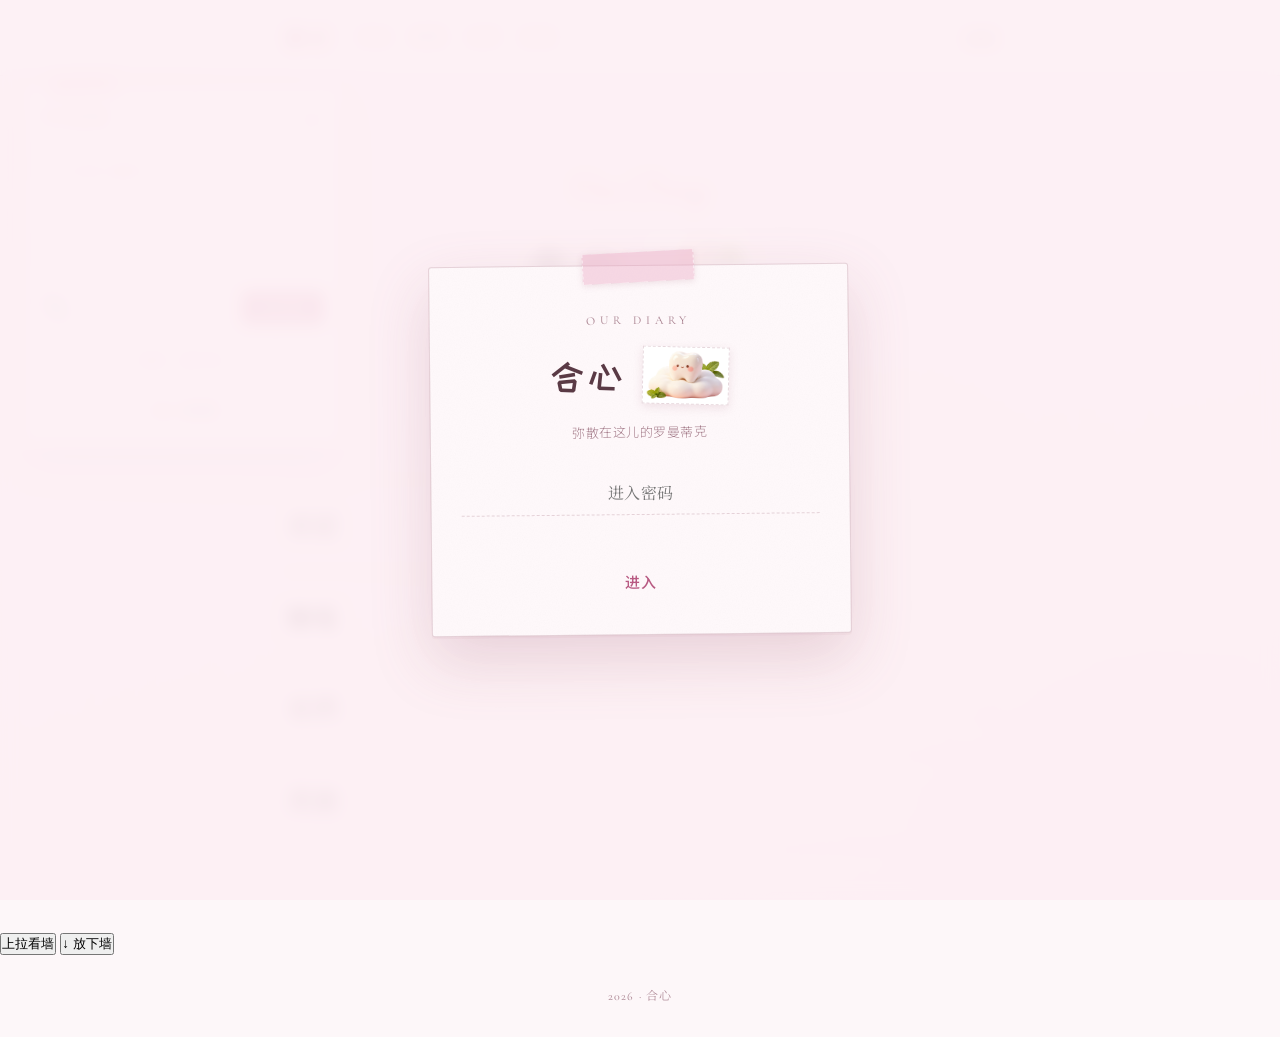
==== commit dcee2ae7: "deploy index.html @ 2026-07-29T10:20:34.941Z" ====
--- a/index.html
+++ b/index.html
@@ -16,7 +16,7 @@
 <body>
   <!-- 未连接云端时的安全提示（仅本地模式出现，部署前请先配置 config.js） -->
   <div class="local-warn" id="localWarn" hidden>
-    <span>⚠ 本地预览模式：云端暂时连不上，当前内容仅存于本机浏览器，换设备 / 清缓存即丢失，且无法与 TA 共享。网络恢复后重新进入即可切回云端。<b style="color:#9c2b4a">[页面版本：2026-07-29-ghpages-v15]</b></span>
+    <span>⚠ 本地预览模式：云端暂时连不上，当前内容仅存于本机浏览器，换设备 / 清缓存即丢失，且无法与 TA 共享。网络恢复后重新进入即可切回云端。<b style="color:#9c2b4a">[页面版本：2026-07-29-ghpages-v19]</b></span>
     <button id="localWarnClose" aria-label="关闭">×</button>
   </div>
   <script>
@@ -83,52 +83,45 @@
 
     <!-- ========== 封面 ========== -->
     <section class="view active" id="view-index">
-      <div class="cover">
-        <!-- 便签直接贴到背景上的浮层（在内容之下、背景之上） -->
-        <div class="sticky-layer" id="stickyLayer" aria-hidden="true"></div>
-
-        <div class="cover-main">
-
-          <!-- 中间 -->
-          <div class="cover-center">
-            <div class="cover-label">Our Diary</div>
-            <div class="cover-title-row">
-              <h1 class="cover-names" id="coverNames">合心</h1>
-              <img class="cover-avatar" src="assets/images/avatar.png" alt="她的虚拟形象" />
+      <div id="coverPanel">
+        <div class="cover">
+          <div class="cover-main">
+
+            <!-- 中间 -->
+            <div class="cover-center">
+              <div class="cover-label">Our Diary</div>
+              <div class="cover-title-row">
+                <h1 class="cover-names" id="coverNames">合心</h1>
+                <img class="cover-avatar" src="assets/images/avatar.png" alt="她的虚拟形象" />
+              </div>
+              <div class="cover-days" id="coverDays"></div>
+              <p class="cover-en">Forever &amp; Always</p>
+              <p class="cover-sub" id="coverSub"></p>
             </div>
-            <div class="cover-days" id="coverDays"></div>
-            <p class="cover-en">Forever &amp; Always</p>
-            <p class="cover-sub" id="coverSub"></p>
           </div>
         </div>
-      </div>
-
-      <button class="joy-reopen" id="joyReopen" hidden aria-label="今日喜事">
-        <svg viewBox="0 0 24 28" width="22" height="24" aria-hidden="true">
-          <line x1="12" y1="11" x2="12" y2="25" stroke="currentColor" stroke-width="2.6" stroke-linecap="round"/>
-          <path d="M12 26l-3.2 1.4 3.2-5.4 3.2 5.4z" fill="currentColor"/>
-          <circle cx="12" cy="6.5" r="6.2" fill="currentColor"/>
-          <circle cx="12" cy="6.5" r="2.3" fill="#fff" opacity="0.9"/>
-        </svg>
-      </button>
-
-      <div class="index-list">
-        <a class="index-row" data-goto="diary">
-          <span class="index-title">日记</span>
-          <span class="index-meta" id="idxDiary">—</span>
-        </a>
-        <a class="index-row" data-goto="notes">
-          <span class="index-title">随笔</span>
-          <span class="index-meta" id="idxNotes">—</span>
-        </a>
-        <a class="index-row" data-goto="calendar">
-          <span class="index-title">日历</span>
-          <span class="index-meta" id="idxCal">—</span>
-        </a>
-        <a class="index-row" data-goto="places">
-          <span class="index-title">足迹</span>
-          <span class="index-meta" id="idxPlaces">—</span>
-        </a>
+
+        <div class="index-list">
+          <button class="joy-reopen" id="joyReopen" hidden aria-label="今日喜事">
+            <img src="assets/images/pin.png" alt="今日喜事" width="28" height="28">
+          </button>
+          <a class="index-row" data-goto="diary">
+            <span class="index-title">日记</span>
+            <span class="index-meta" id="idxDiary">—</span>
+          </a>
+          <a class="index-row" data-goto="notes">
+            <span class="index-title">随笔</span>
+            <span class="index-meta" id="idxNotes">—</span>
+          </a>
+          <a class="index-row" data-goto="calendar">
+            <span class="index-title">日历</span>
+            <span class="index-meta" id="idxCal">—</span>
+          </a>
+          <a class="index-row" data-goto="places">
+            <span class="index-title">足迹</span>
+            <span class="index-meta" id="idxPlaces">—</span>
+          </a>
+        </div>
       </div>
     </section>
 
@@ -281,6 +274,20 @@
     </div>
   </div>
 
+  <!-- 便签墙（真背景墙：body 直接子级、fixed，避免被 .view 动画 transform 干扰） -->
+  <div class="sticky-layer" id="stickyLayer" aria-hidden="true"></div>
+  <!-- 拉绳：拖一下把封面拉上去，露出整面便签墙 -->
+  <button class="sticky-rope" id="stickyRope" aria-label="上拉看便签墙" aria-expanded="false">
+    <span class="rope-knot"></span><span>上拉看墙</span>
+  </button>
+  <!-- 墙展开后的收起按钮 -->
+  <button class="wall-close" id="wallClose" aria-label="放下便签墙">↓ 放下墙</button>
+  <!-- 撕下阅读卡（独立元素，不扰动墙上布局） -->
+  <div class="tear-card" id="tearCard" hidden>
+    <button class="tc-close" aria-label="放回">放回墙上</button>
+    <div class="tc-text"></div>
+  </div>
+
   <footer class="footer">
     <span id="year"></span> · 合心
   </footer>
@@ -385,6 +392,7 @@
   <div class="toast" id="toast"></div>
 
   <script src="https://unpkg.com/leaflet@1.9.4/dist/leaflet.js"></script>
+  <script src="assets/vendor/gsap.min.js"></script>
   <script src="assets/config.js"></script>
   <script src="assets/store.js"></script>
   <script src="assets/app.js"></script>
--- a/assets/style.css
+++ b/assets/style.css
@@ -191,9 +191,11 @@
 .joy-title{flex:1;text-align:left;pointer-events:none}
 .joy-hide{flex:none;width:22px;height:22px;border-radius:50%;border:1px solid var(--line);background:rgba(255,255,255,.6);color:var(--ink-soft);font-size:15px;line-height:1;cursor:pointer;display:inline-flex;align-items:center;justify-content:center;transition:background .2s,color .2s,transform .2s}
 .joy-hide:hover{background:var(--accent);color:#fff;transform:scale(1.08)}
-/* 收起后的入口：一个纯圆点，点一下弹出浮动框 */
-.joy-reopen{position:fixed;top:82px;right:24px;z-index:45;width:16px;height:16px;border-radius:50%;border:none;background:var(--accent);cursor:pointer;padding:0;box-shadow:0 0 0 4px rgba(210,123,160,.18),0 4px 12px rgba(160,100,120,.3);transition:transform .2s,box-shadow .2s;animation:joyPulse 2.6s ease-in-out infinite}
-.joy-reopen:hover{transform:scale(1.2);box-shadow:0 0 0 7px rgba(210,123,160,.22),0 6px 16px rgba(160,100,120,.42)}
+/* 收起后的入口：列表右上方的小图钉，点一下弹出浮动框 */
+.index-list{position:relative}
+.joy-reopen{position:absolute;top:-30px;right:4px;z-index:5;padding:0;border:none;background:none;cursor:pointer;line-height:0}
+.joy-reopen img{width:42px;height:42px;display:block;object-fit:contain;filter:drop-shadow(0 3px 5px rgba(160,100,120,.35));transition:transform .2s}
+.joy-reopen:hover img{transform:scale(1.12) rotate(-7deg)}
 .joy-reopen[hidden]{display:none}
 @keyframes joyPulse{0%,100%{box-shadow:0 0 0 4px rgba(210,123,160,.18),0 4px 12px rgba(160,100,120,.3)}50%{box-shadow:0 0 0 8px rgba(210,123,160,.08),0 4px 12px rgba(160,100,120,.3)}}
 .joy-text{width:100%;min-height:130px;resize:none;border:1px dashed var(--line);border-radius:2px;background:rgba(255,255,255,.55);padding:12px;font-family:var(--serif);font-size:15px;color:var(--ink);line-height:1.8}
@@ -210,8 +212,8 @@
 .joy-preview{margin-top:10px;display:flex;gap:8px;flex-wrap:wrap}
 .joy-preview img{height:54px;width:54px;object-fit:cover;border:3px solid #fff;box-shadow:0 3px 8px rgba(160,100,120,.22);transform:rotate(-2deg)}
 
-/* 便签直接贴到背景上的浮层（在内容之下、背景之上，不挡操作） */
-.sticky-layer{position:absolute;inset:0;z-index:0;pointer-events:none;overflow:hidden}
+/* 便签直接贴到背景上的浮层（默认在 cover-main 内容区之上，保证整张贴纸都能 hover；sticky 自身 pointer-events:auto） */
+.sticky-layer{position:absolute;inset:0;z-index:3;pointer-events:none;overflow:hidden}
 
 /* 贴便签入口（已并入今日喜事面板） */
 .wall-add{width:100%;margin-top:4px;background:rgba(255,255,255,.5);border:1px dashed var(--line-soft);color:var(--ink-soft);border-radius:2px;padding:9px;font-family:var(--sans);font-size:12px;letter-spacing:.08em;cursor:pointer;transition:background .2s,color .2s,box-shadow .2s}
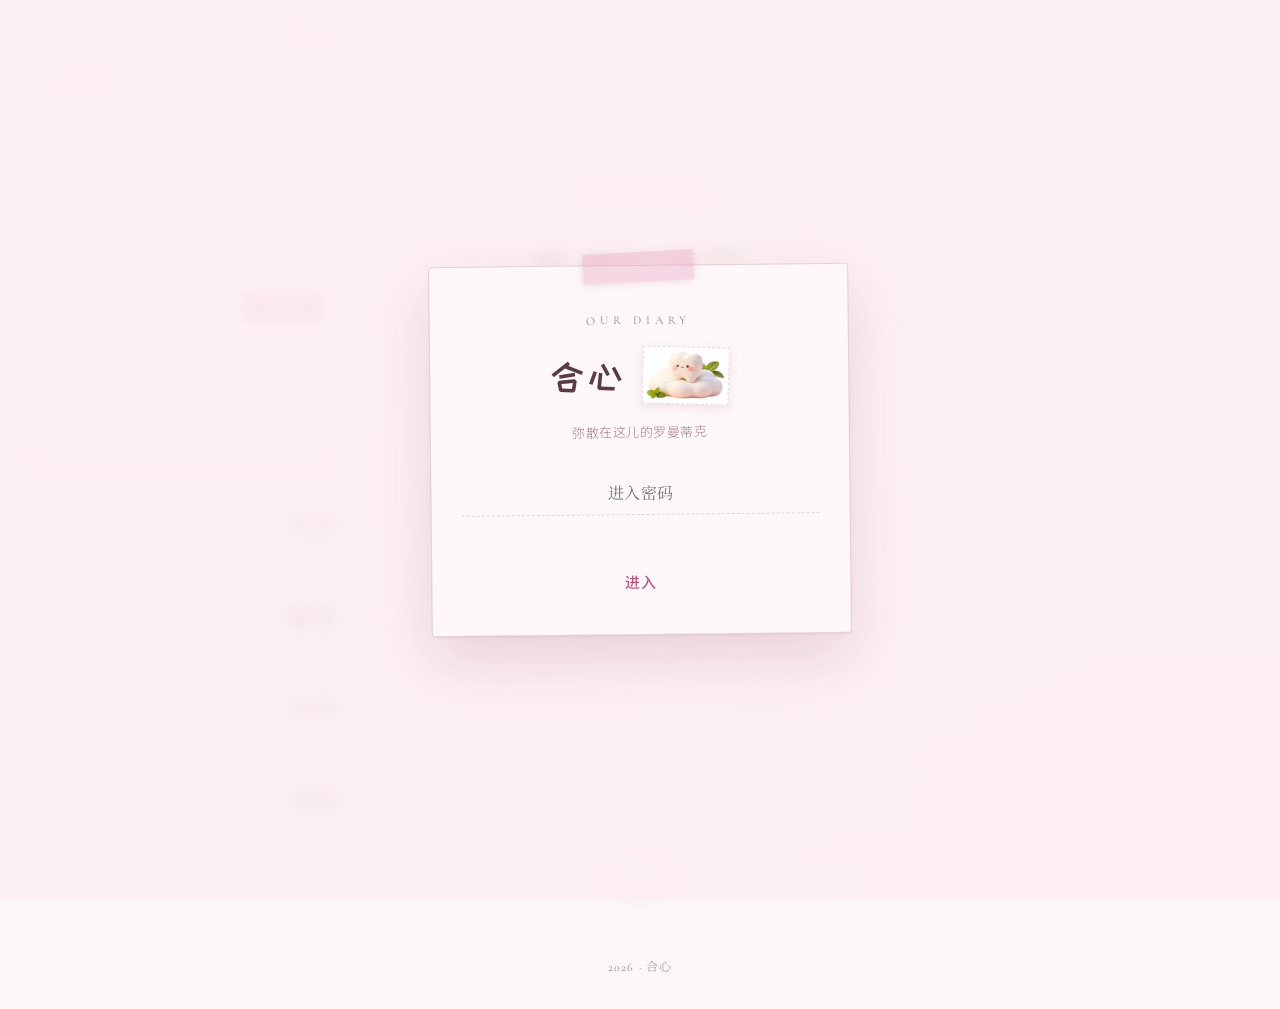
==== commit 4607a80b: "deploy index.html @ 2026-07-29T10:52:14.033Z" ====
--- a/index.html
+++ b/index.html
@@ -16,7 +16,7 @@
 <body>
   <!-- 未连接云端时的安全提示（仅本地模式出现，部署前请先配置 config.js） -->
   <div class="local-warn" id="localWarn" hidden>
-    <span>⚠ 本地预览模式：云端暂时连不上，当前内容仅存于本机浏览器，换设备 / 清缓存即丢失，且无法与 TA 共享。网络恢复后重新进入即可切回云端。<b style="color:#9c2b4a">[页面版本：2026-07-29-ghpages-v19]</b></span>
+    <span>⚠ 本地预览模式：云端暂时连不上，当前内容仅存于本机浏览器，换设备 / 清缓存即丢失，且无法与 TA 共享。网络恢复后重新进入即可切回云端。<b style="color:#9c2b4a">[页面版本：2026-07-29-ghpages-v20]</b></span>
     <button id="localWarnClose" aria-label="关闭">×</button>
   </div>
   <script>
@@ -276,9 +276,10 @@
 
   <!-- 便签墙（真背景墙：body 直接子级、fixed，避免被 .view 动画 transform 干扰） -->
   <div class="sticky-layer" id="stickyLayer" aria-hidden="true"></div>
-  <!-- 拉绳：拖一下把封面拉上去，露出整面便签墙 -->
-  <button class="sticky-rope" id="stickyRope" aria-label="上拉看便签墙" aria-expanded="false">
-    <span class="rope-knot"></span><span>上拉看墙</span>
+  <!-- 拉绳：从右上角垂下的绳子，点一下把封面拉上去，露出整面便签墙 -->
+  <button class="sticky-rope" id="stickyRope" aria-label="拉开看便签墙" aria-expanded="false" title="拉开看便签墙">
+    <span class="rope-line"></span>
+    <span class="rope-handle" aria-hidden="true"><span class="rope-ring"></span></span>
   </button>
   <!-- 墙展开后的收起按钮 -->
   <button class="wall-close" id="wallClose" aria-label="放下便签墙">↓ 放下墙</button>
--- a/assets/style.css
+++ b/assets/style.css
@@ -212,8 +212,11 @@
 .joy-preview{margin-top:10px;display:flex;gap:8px;flex-wrap:wrap}
 .joy-preview img{height:54px;width:54px;object-fit:cover;border:3px solid #fff;box-shadow:0 3px 8px rgba(160,100,120,.22);transform:rotate(-2deg)}
 
-/* 便签直接贴到背景上的浮层（默认在 cover-main 内容区之上，保证整张贴纸都能 hover；sticky 自身 pointer-events:auto） */
-.sticky-layer{position:absolute;inset:0;z-index:3;pointer-events:none;overflow:hidden}
+/* 便签背景墙：真 · 固定层（body 直接子级），仅首页可见；兼作 3D 透视容器 */
+.sticky-layer{position:fixed;inset:0;z-index:3;pointer-events:none;overflow:hidden;display:none;perspective:1200px;transform-style:preserve-3d}
+body.home .sticky-layer{display:block}
+/* 封面内容包层：拉绳上拉时整块滑出，露出背后的墙 */
+#coverPanel{position:relative;z-index:2;transform-origin:top center;will-change:transform}
 
 /* 贴便签入口（已并入今日喜事面板） */
 .wall-add{width:100%;margin-top:4px;background:rgba(255,255,255,.5);border:1px dashed var(--line-soft);color:var(--ink-soft);border-radius:2px;padding:9px;font-family:var(--sans);font-size:12px;letter-spacing:.08em;cursor:pointer;transition:background .2s,color .2s,box-shadow .2s}
@@ -239,6 +242,13 @@
 .sticky.expired .s-text{opacity:.88}
 .sticky.expired:hover{opacity:1;filter:none}
 .sticky.expired:hover .s-text{opacity:1}
+/* 墙展开时，旧便签也清晰可读可点 */
+body.wall-open .sticky.expired{opacity:.96;filter:none}
+body.wall-open .sticky.expired .s-text{opacity:1}
+/* 超过 60 张的旧便签：作为背景氛围淡化，依旧可点 */
+.sticky.dim{opacity:.5}
+.sticky.dim.expired{opacity:.4}
+.sticky.dim:hover{opacity:1}
 
 /* 新增便签表单 */
 .sticky-form{margin-top:12px;background:rgba(255,255,255,.72);border:1px dashed var(--line);border-radius:2px;padding:10px}
@@ -492,6 +502,27 @@
 
 .love-view{animation:rise .6s cubic-bezier(.2,.7,.2,1) both}
 .love-head{margin-top:8px;margin-bottom:10px;justify-content:flex-end}
+
+/* ========== 拉绳 / 收起按钮 / 撕下阅读卡 ========== */
+/* 拉绳：固定在底部居中，拖一下把封面拉上去露出便签墙 */
+.sticky-rope{position:fixed;left:50%;bottom:18px;transform:translateX(-50%);z-index:6;display:none;align-items:center;gap:9px;padding:9px 18px;border:1px solid var(--line);background:linear-gradient(180deg,#fff,#ffe9f0);border-radius:30px;box-shadow:0 8px 20px rgba(160,100,120,.28),inset 0 1px 0 rgba(255,255,255,.7);cursor:grab;touch-action:none;color:var(--accent-deep);font-family:var(--hand);font-size:15px;letter-spacing:.06em;transition:transform .2s,box-shadow .2s}
+body.home .sticky-rope{display:inline-flex}
+body.wall-open .sticky-rope{display:none}
+.sticky-rope:active{cursor:grabbing}
+.sticky-rope:hover{transform:translateX(-50%) translateY(-2px);box-shadow:0 12px 26px rgba(160,100,120,.34)}
+.sticky-rope .rope-knot{width:14px;height:14px;border-radius:50%;background:var(--accent);box-shadow:inset 0 0 0 3px rgba(255,255,255,.65),0 1px 3px rgba(120,80,100,.4)}
+/* 收起按钮：墙展开时出现在底部 */
+.wall-close{position:fixed;left:50%;bottom:22px;transform:translateX(-50%);z-index:7;display:none;padding:9px 20px;border:1px solid var(--line);background:var(--card);color:var(--accent-deep);border-radius:30px;font-family:var(--hand);font-size:15px;letter-spacing:.06em;cursor:pointer;box-shadow:0 8px 20px rgba(160,100,120,.28)}
+body.wall-open .wall-close{display:inline-block}
+.wall-close:hover{background:var(--accent);color:#fff}
+/* 撕下阅读卡：独立层，GSAP 控制 3D 飞行；无 GSAP 时降级为居中显示 */
+.tear-card{display:none;position:fixed;z-index:80;border-radius:3px;padding:28px 26px;box-shadow:0 34px 80px rgba(90,58,69,.5);overflow:hidden;will-change:transform;background:#FFD1DC}
+.tear-card[hidden]{display:none}
+.tear-card:not([hidden]){display:block}
+.tear-card.pink{background:#FFD1DC}.tear-card.yellow{background:#FFF5BA}.tear-card.blue{background:#D4F0FF}.tear-card.green{background:#D9EAD3}.tear-card.lavender{background:#E6E6FA}
+.tear-card .tc-text{font-family:var(--hand);font-size:20px;line-height:1.7;color:var(--ink);text-align:center;word-break:break-word}
+.tear-card .tc-close{position:absolute;top:10px;right:12px;border:none;background:rgba(255,255,255,.72);color:var(--ink-soft);border-radius:20px;padding:5px 12px;font-family:var(--sans);font-size:12px;cursor:pointer;transition:background .2s,color .2s}
+.tear-card .tc-close:hover{background:var(--accent);color:#fff}
 .love-archive{margin-top:6px}
 .love-entry{
   position:relative;
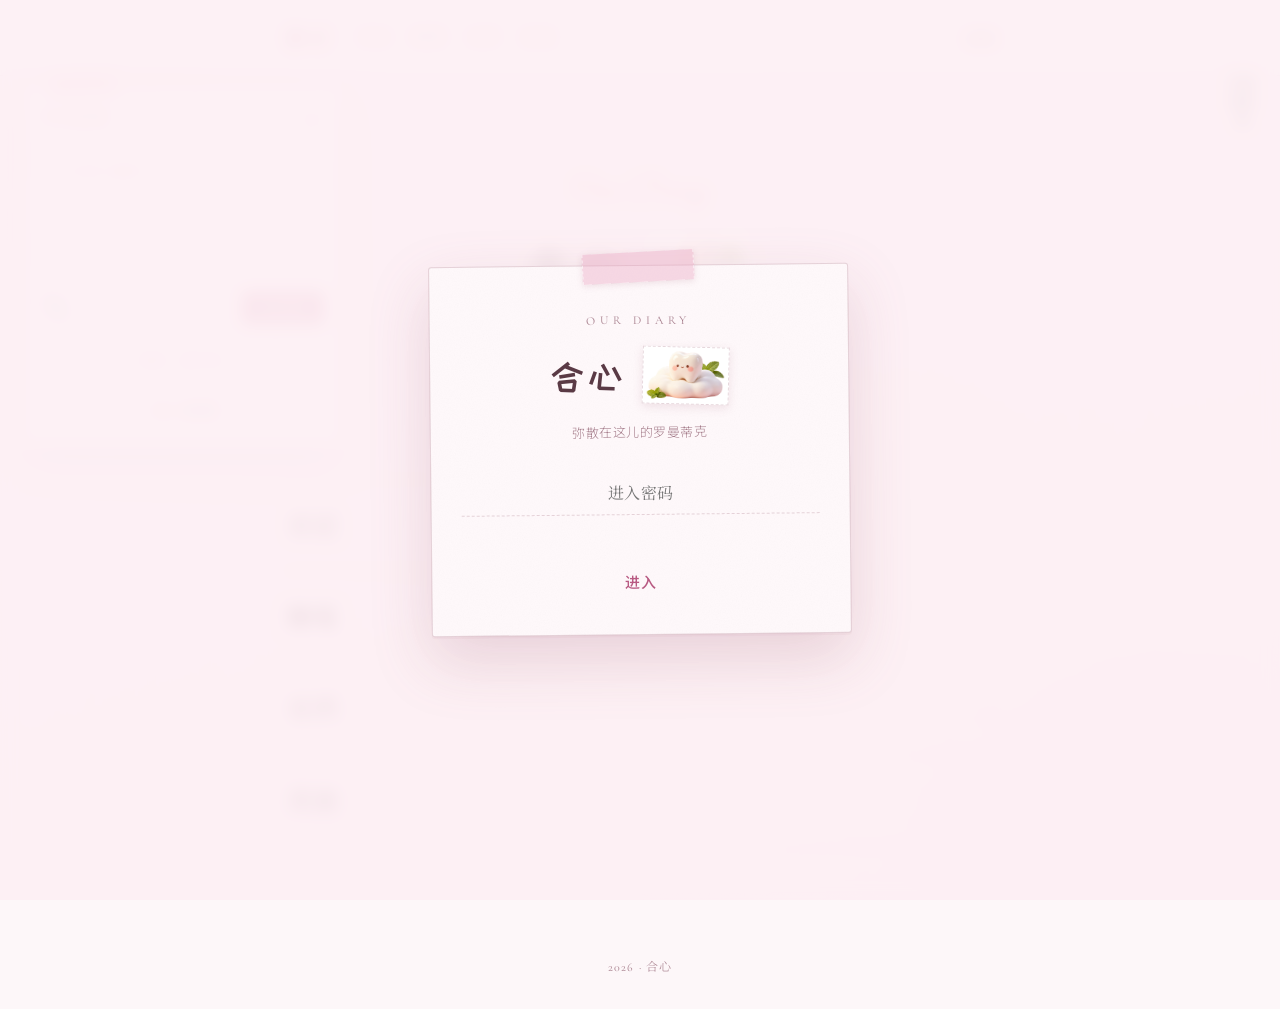
==== commit 2e88f879: "Add files via upload" ====
--- a/index.html
+++ b/index.html
@@ -10,13 +10,13 @@
   <link rel="preconnect" href="https://fonts.googleapis.com" />
   <link rel="preconnect" href="https://fonts.gstatic.com" crossorigin />
   <link href="https://fonts.googleapis.com/css2?family=Noto+Serif+SC:wght@400;500;600;700&family=Noto+Sans+SC:wght@300;400;500&display=swap" rel="stylesheet" />
-  <link rel="stylesheet" href="https://unpkg.com/leaflet@1.9.4/dist/leaflet.css" />
+  <!-- 高德地图 JS API 2.0 会在 app.js 中按 config.js 里的 AMAP_KEY / AMAP_SECURITY 动态加载；未配置时地图提示申请 -->
   <link rel="stylesheet" href="assets/style.css" />
 </head>
 <body>
   <!-- 未连接云端时的安全提示（仅本地模式出现，部署前请先配置 config.js） -->
   <div class="local-warn" id="localWarn" hidden>
-    <span>⚠ 本地预览模式：云端暂时连不上，当前内容仅存于本机浏览器，换设备 / 清缓存即丢失，且无法与 TA 共享。网络恢复后重新进入即可切回云端。<b style="color:#9c2b4a">[页面版本：2026-07-29-ghpages-v20]</b></span>
+    <span>⚠ 本地预览模式：云端暂时连不上，当前内容仅存于本机浏览器，换设备 / 清缓存即丢失，且无法与 TA 共享。网络恢复后重新进入即可切回云端。<b style="color:#9c2b4a">[页面版本：2026-08-01-ghpages-v23]</b></span>
     <button id="localWarnClose" aria-label="关闭">×</button>
   </div>
   <script>
@@ -278,8 +278,7 @@
   <div class="sticky-layer" id="stickyLayer" aria-hidden="true"></div>
   <!-- 拉绳：从右上角垂下的绳子，点一下把封面拉上去，露出整面便签墙 -->
   <button class="sticky-rope" id="stickyRope" aria-label="拉开看便签墙" aria-expanded="false" title="拉开看便签墙">
-    <span class="rope-line"></span>
-    <span class="rope-handle" aria-hidden="true"><span class="rope-ring"></span></span>
+    <img src="assets/images/rope.jpg" alt="拉开看便签墙" draggable="false">
   </button>
   <!-- 墙展开后的收起按钮 -->
   <button class="wall-close" id="wallClose" aria-label="放下便签墙">↓ 放下墙</button>
@@ -392,7 +391,6 @@
 
   <div class="toast" id="toast"></div>
 
-  <script src="https://unpkg.com/leaflet@1.9.4/dist/leaflet.js"></script>
   <script src="assets/vendor/gsap.min.js"></script>
   <script src="assets/config.js"></script>
   <script src="assets/store.js"></script>
--- a/assets/style.css
+++ b/assets/style.css
@@ -504,13 +504,16 @@
 .love-head{margin-top:8px;margin-bottom:10px;justify-content:flex-end}
 
 /* ========== 拉绳 / 收起按钮 / 撕下阅读卡 ========== */
-/* 拉绳：固定在底部居中，拖一下把封面拉上去露出便签墙 */
-.sticky-rope{position:fixed;left:50%;bottom:18px;transform:translateX(-50%);z-index:6;display:none;align-items:center;gap:9px;padding:9px 18px;border:1px solid var(--line);background:linear-gradient(180deg,#fff,#ffe9f0);border-radius:30px;box-shadow:0 8px 20px rgba(160,100,120,.28),inset 0 1px 0 rgba(255,255,255,.7);cursor:grab;touch-action:none;color:var(--accent-deep);font-family:var(--hand);font-size:15px;letter-spacing:.06em;transition:transform .2s,box-shadow .2s}
-body.home .sticky-rope{display:inline-flex}
+/* 拉绳：从右上角垂下的绳子，点一下把封面拉上去露出便签墙（position:fixed 故常驻顶部，页面滚动也不丢失） */
+.sticky-rope{position:fixed;top:58px;right:20px;z-index:6;display:none;flex-direction:column;align-items:center;width:36px;padding:0;border:none;background:none;cursor:pointer;touch-action:manipulation}
+body.home .sticky-rope{display:flex}
 body.wall-open .sticky-rope{display:none}
-.sticky-rope:active{cursor:grabbing}
-.sticky-rope:hover{transform:translateX(-50%) translateY(-2px);box-shadow:0 12px 26px rgba(160,100,120,.34)}
-.sticky-rope .rope-knot{width:14px;height:14px;border-radius:50%;background:var(--accent);box-shadow:inset 0 0 0 3px rgba(255,255,255,.65),0 1px 3px rgba(120,80,100,.4)}
+.sticky-rope .rope-line{width:3px;height:84px;background:linear-gradient(180deg,rgba(160,100,120,.55),rgba(160,100,120,.12));border-radius:3px;transform-origin:top center;transition:height .25s ease}
+.sticky-rope .rope-handle{width:28px;height:28px;margin-top:-3px;border-radius:50%;background:radial-gradient(circle at 34% 30%,#fff,#e58aa9 72%);box-shadow:0 5px 12px rgba(160,100,120,.4),inset 0 1px 2px rgba(255,255,255,.8);display:flex;align-items:center;justify-content:center;transition:transform .2s ease}
+.sticky-rope .rope-ring{width:11px;height:11px;border-radius:50%;border:2px solid rgba(255,255,255,.9)}
+.sticky-rope:hover .rope-handle{transform:scale(1.12) rotate(8deg)}
+.sticky-rope:active .rope-line{height:96px}
+.sticky-rope:active .rope-handle{transform:scale(1.05) translateY(8px)}
 /* 收起按钮：墙展开时出现在底部 */
 .wall-close{position:fixed;left:50%;bottom:22px;transform:translateX(-50%);z-index:7;display:none;padding:9px 20px;border:1px solid var(--line);background:var(--card);color:var(--accent-deep);border-radius:30px;font-family:var(--hand);font-size:15px;letter-spacing:.06em;cursor:pointer;box-shadow:0 8px 20px rgba(160,100,120,.28)}
 body.wall-open .wall-close{display:inline-block}
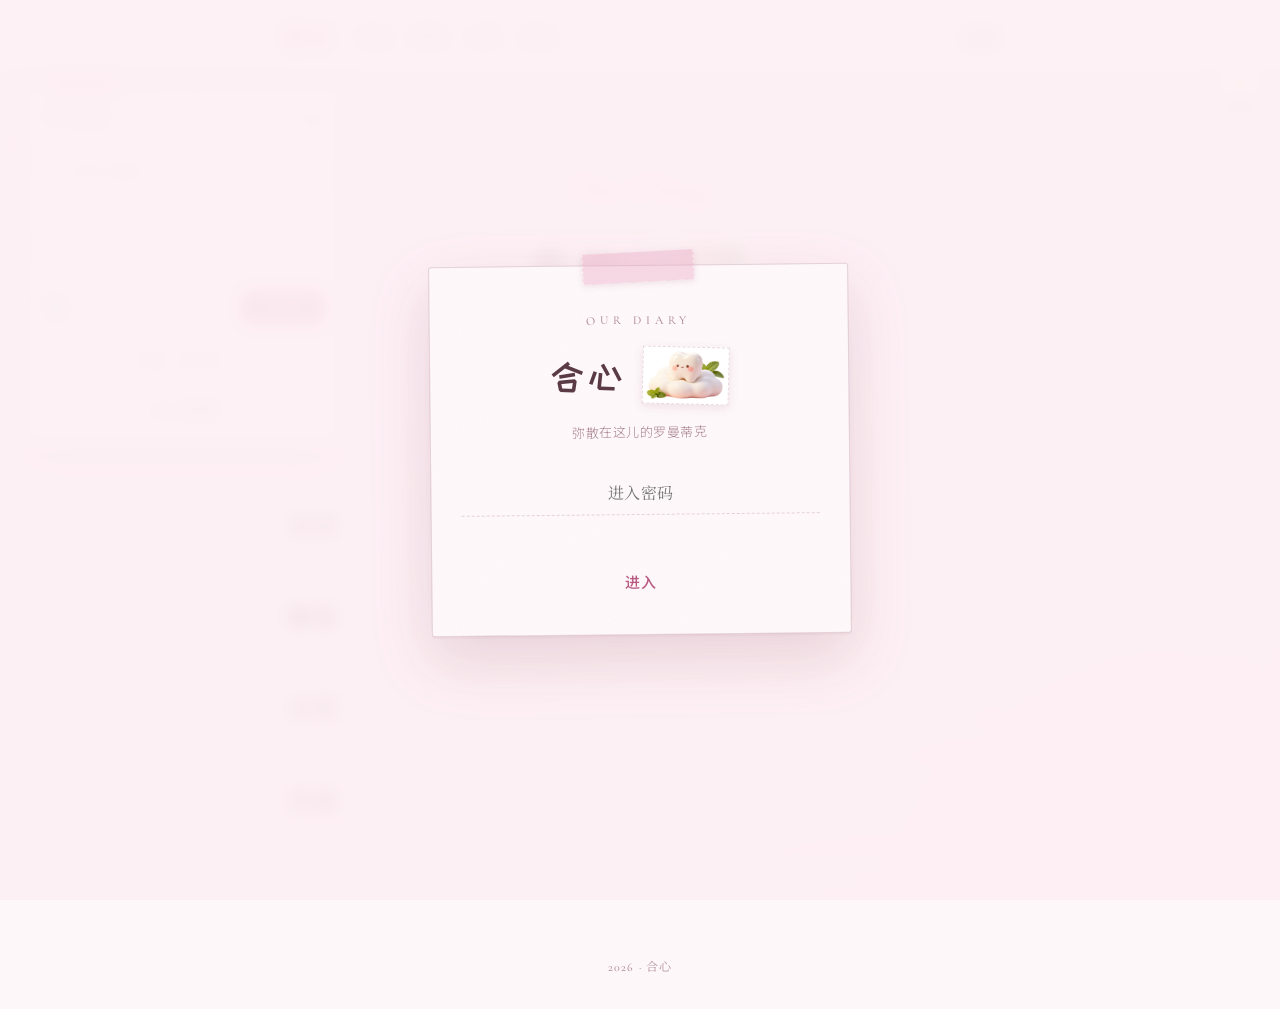
==== commit eff62b95: "deploy CloudBase Web SDK v25 (free tier, no HTTP gateway)" ====
--- a/index.html
+++ b/index.html
@@ -16,7 +16,7 @@
 <body>
   <!-- 未连接云端时的安全提示（仅本地模式出现，部署前请先配置 config.js） -->
   <div class="local-warn" id="localWarn" hidden>
-    <span>⚠ 本地预览模式：云端暂时连不上，当前内容仅存于本机浏览器，换设备 / 清缓存即丢失，且无法与 TA 共享。网络恢复后重新进入即可切回云端。<b style="color:#9c2b4a">[页面版本：2026-08-01-ghpages-v23]</b></span>
+    <span>⚠ 本地预览模式：云端暂时连不上，当前内容仅存于本机浏览器，换设备 / 清缓存即丢失，且无法与 TA 共享。网络恢复后重新进入即可切回云端。<b style="color:#9c2b4a">[页面版本：2026-08-01-ghpages-v25]</b></span>
     <button id="localWarnClose" aria-label="关闭">×</button>
   </div>
   <script>
@@ -392,6 +392,8 @@
   <div class="toast" id="toast"></div>
 
   <script src="assets/vendor/gsap.min.js"></script>
+  <!-- CloudBase Web SDK（腾讯官方 CDN，国内稳定；若被拦截，store.js 会自动改用 jsDelivr ESM 兜底） -->
+  <script src="https://res.cloudbase.net/cloudbase-js-sdk/latest/cloudbase.js"></script>
   <script src="assets/config.js"></script>
   <script src="assets/store.js"></script>
   <script src="assets/app.js"></script>
--- a/assets/style.css
+++ b/assets/style.css
@@ -1,541 +1,530 @@
-/* ============================================================
- * style.css —— 合心 · 粉色手账风
- * 视觉语言：粉白纸纹、手写体标题、和纸胶带、拍立得照片、缝线边框
- * 所有选择器与旧版一致，仅换视觉，不动功能。
- * ============================================================ */
-
-/* 手写体 Ma Shan Zheng：自托管于本仓库（assets/fonts/），
-   国内直接由 github.io 加载，不依赖 Google Fonts CDN，避免被墙后字体失效。 */
-@font-face{
-  font-family:'Ma Shan Zheng';
-  font-style:normal;
-  font-weight:400;
-  font-display:swap;
-  src:url('fonts/MaShanZheng-Regular.woff2') format('woff2');
-}
-/* 中文字体 站酷快乐体（ZCOOL KuaiLe）：圆润可爱手写体，非毛笔。自托管于本仓库。 */
-@font-face{
-  font-family:'ZCOOL KuaiLe';
-  font-style:normal;
-  font-weight:400;
-  font-display:swap;
-  src:url('fonts/ZCOOLKuaiLe-Regular.woff2') format('woff2');
-}
-/* 欧式浪漫手写 Great Vibes：自托管，用于英文装饰（不支持中文，仅英文/数字）。 */
-@font-face{
-  font-family:'Great Vibes';
-  font-style:normal;
-  font-weight:400;
-  font-display:swap;
-  src:url('fonts/GreatVibes-Regular.woff2') format('woff2');
-}
-/* 古典衬线 Cormorant Garamond：自托管，用于英文正文/数字/日期（不支持中文）。 */
-@font-face{
-  font-family:'Cormorant Garamond';
-  font-style:normal;
-  font-weight:400;
-  font-display:swap;
-  src:url('fonts/CormorantGaramond-Regular.woff2') format('woff2');
-}
-@font-face{
-  font-family:'Cormorant Garamond';
-  font-style:normal;
-  font-weight:500;
-  font-display:swap;
-  src:url('fonts/CormorantGaramond-Medium.woff2') format('woff2');
-}
-@font-face{
-  font-family:'Cormorant Garamond';
-  font-style:normal;
-  font-weight:600;
-  font-display:swap;
-  src:url('fonts/CormorantGaramond-SemiBold.woff2') format('woff2');
-}
-@font-face{
-  font-family:'Cormorant Garamond';
-  font-style:normal;
-  font-weight:700;
-  font-display:swap;
-  src:url('fonts/CormorantGaramond-Bold.woff2') format('woff2');
-}
-:root{
-  --paper:#FDF7F9;        /* 米白纸 */
-  --paper-2:#F7E8ED;      /* 牛皮纸浅 */
-  --kraft:#EAC6D3;        /* 牛皮纸 */
-  --ink:#5A3A45;          /* 棕黑墨水 */
-  --ink-soft:#A67E8C;     /* 淡墨 */
-  --muted:#D7B5C0;        /* 极淡 */
-  --line:rgba(160,100,120,.26);
-  --line-soft:rgba(160,100,120,.13);
-  --accent:#D27BA0;       /* 胭脂红（印章色） */
-  --accent-deep:#B85A82;  /* 深胭脂 */
-  --glow:#F8D4E3;         /* 暖光 */
-  --tape:rgba(230,160,190,.38);   /* 和纸胶带·奶茶 */
-  --tape-2:rgba(210,123,160,.22);   /* 和纸胶带·胭脂 */
-  --card:#FFF9FB;         /* 纸卡 */
-  --serif:'Noto Serif SC',serif;
-  --sans:'Noto Sans SC',-apple-system,'PingFang SC','Microsoft YaHei',sans-serif;
-  --latin:'Cormorant Garamond','Noto Serif SC',serif;   /* 英文/数字：自托管古典衬线 */
-  --romantic:'Great Vibes','Cormorant Garamond',cursive; /* 英文浪漫手写装饰 */
-  --hand:'ZCOOL KuaiLe','Ma Shan Zheng','Noto Serif SC',cursive;
-  --maxw:760px;
-  --grain:url("data:image/svg+xml;utf8,<svg xmlns='http://www.w3.org/2000/svg' width='180' height='180'><filter id='n'><feTurbulence type='fractalNoise' baseFrequency='0.82' numOctaves='2' stitchTiles='stitch'/><feColorMatrix type='saturate' values='0'/><feComponentTransfer><feFuncA type='table' tableValues='0 0.05'/></feComponentTransfer></filter><rect width='180' height='180' filter='url(%23n)'/></svg>");
-}
-
-*{box-sizing:border-box;margin:0;padding:0}
-html,body{height:100%}
-body{
-  font-family:var(--sans);
-  font-weight:300;
-  color:var(--ink);
-  background-color:var(--paper);
-  background-image:var(--grain),linear-gradient(165deg,#FFF5F9 0%,#FDF0F5 60%,#FAE6EF 100%);
-  background-attachment:fixed;
-  min-height:100vh;
-  line-height:1.8;
-  -webkit-font-smoothing:antialiased;
-  letter-spacing:.01em;
-  overflow-x:hidden;
-}
-
-/* 漂浮暖光（纸上晒进来的午后光斑，极淡） */
-.glow-orbs{position:fixed;inset:0;z-index:-1;overflow:hidden;pointer-events:none}
-.orb{position:absolute;border-radius:50%;filter:blur(80px);opacity:.35;animation:drift 24s ease-in-out infinite}
-.orb.a{width:440px;height:440px;background:radial-gradient(circle,#F8D4E3,transparent 70%);top:-130px;left:-90px}
-.orb.b{width:400px;height:400px;background:radial-gradient(circle,#F5C6DB,transparent 70%);bottom:-110px;right:-70px;animation-delay:-8s}
-.orb.c{width:320px;height:320px;background:radial-gradient(circle,#FCE0EC,transparent 70%);top:42%;left:54%;animation-delay:-14s}
-@keyframes drift{0%,100%{transform:translate(0,0) scale(1)}33%{transform:translate(46px,32px) scale(1.06)}66%{transform:translate(-34px,22px) scale(.97)}}
-
-/* 导航 —— 一条贴在本子顶端的牛皮纸胶带 */
-.nav{position:sticky;top:0;z-index:50;background:rgba(253,247,249,.86);backdrop-filter:blur(10px);border-bottom:1px dashed var(--line)}
-.nav-inner{max-width:var(--maxw);margin:0 auto;display:flex;align-items:center;gap:18px;padding:16px 24px}
-.wordmark{font-family:var(--hand);font-size:24px;font-weight:400;color:var(--accent-deep);text-decoration:none;letter-spacing:.1em;cursor:pointer;transition:transform .3s}
-.wordmark:hover{transform:rotate(-3deg)}
-.nav-links{display:flex;gap:22px;margin-left:8px;flex:1}
-.nav-link{font-size:14px;color:var(--ink-soft);text-decoration:none;letter-spacing:.16em;position:relative;padding-bottom:2px;transition:color .3s}
-.nav-link::after{content:"";position:absolute;left:0;bottom:0;width:0;height:2px;background:repeating-linear-gradient(90deg,var(--accent) 0 5px,transparent 5px 8px);transition:width .35s}
-.nav-link:hover{color:var(--accent)}
-.nav-link:hover::after,.nav-link.active::after{width:100%}
-.nav-link.active{color:var(--accent-deep)}
-.nav-right{display:flex;align-items:center;gap:16px}
-.nav-days{font-family:var(--latin);font-size:15px;color:var(--ink-soft);letter-spacing:.04em}
-
-/* 文字链接（手写下划线感） */
-.link{background:none;border:none;font-family:var(--sans);font-weight:400;font-size:14px;color:var(--ink-soft);cursor:pointer;letter-spacing:.08em;padding:2px 0;position:relative;transition:color .3s}
-.link::after{content:"";position:absolute;left:0;bottom:-2px;width:0;height:2px;background:repeating-linear-gradient(90deg,var(--accent) 0 5px,transparent 5px 8px);transition:width .35s}
-.link:hover{color:var(--accent-deep)}
-.link:hover::after{width:100%}
-.link.strong{color:var(--accent-deep);font-weight:500}
-.link.danger{color:#B85A82}
-.link.danger::after{background:repeating-linear-gradient(90deg,#B85A82 0 5px,transparent 5px 8px)}
-.link.danger:hover{color:#963D65}
-
-/* 容器 / 视图 */
-.container{max-width:var(--maxw);margin:0 auto;padding:40px 24px 80px;position:relative}
-.view{display:none;animation:rise .6s cubic-bezier(.2,.7,.2,1) both}
-.view.active{display:block}
-@keyframes rise{from{opacity:0;transform:translateY(16px)}to{opacity:1;transform:none}}
-
-/* 登录遮罩 —— 一张贴着胶带的信纸 */
-.auth-mask{position:fixed;inset:0;z-index:200;background:rgba(253,240,245,.92);backdrop-filter:blur(8px);display:flex;align-items:center;justify-content:center;padding:24px;animation:fade .4s ease}
-body.authed .auth-mask{display:none}
-.auth-card{position:relative;width:min(420px,100%);text-align:center;padding:44px 30px 40px;background:var(--card);background-image:var(--grain);border:1px solid var(--line);border-radius:3px;box-shadow:0 2px 0 rgba(160,100,120,.06),0 24px 60px rgba(160,100,120,.22);transform:rotate(-.6deg)}
-.auth-card::before{content:"";position:absolute;top:-14px;left:50%;width:110px;height:30px;transform:translateX(-50%) rotate(-2.5deg);background:var(--tape);border-left:1px dashed rgba(255,255,255,.6);border-right:1px dashed rgba(255,255,255,.6);box-shadow:0 2px 6px rgba(160,100,120,.15)}
-.auth-title-row{display:flex;align-items:center;justify-content:center;gap:16px;margin:6px 0 10px}
-.auth-avatar{width:auto;height:58px;flex:0 0 auto;animation:floaty 5.5s ease-in-out infinite}
-.auth-avatar img{height:58px;width:auto;object-fit:contain;display:block;background:#fff;padding:4px;border:1px dashed var(--line);box-shadow:0 3px 10px rgba(160,100,120,.15);transform:rotate(2deg)}
-.auth-label{font-family:var(--latin);letter-spacing:.4em;font-size:12px;color:var(--ink-soft);text-transform:uppercase;margin-bottom:10px}
-.auth-title{font-family:var(--hand);font-weight:400;font-size:38px;letter-spacing:.08em;color:var(--ink)}
-.auth-sub{font-size:13px;color:var(--ink-soft);letter-spacing:.04em;margin:10px 0 28px}
-.auth-form{display:flex;flex-direction:column;gap:16px;align-items:center}
-.auth-form .bare{text-align:center;font-size:16px}
-.auth-form .link.strong{font-size:15px;margin-top:4px}
-.auth-err{min-height:18px;font-size:12px;color:#B85A82;letter-spacing:.02em}
-.auth-setup{font-size:13px;color:var(--ink-soft);line-height:1.8}
-
-/* 本地模式安全提示条 */
-.local-warn{position:fixed;top:0;left:0;right:0;z-index:300;display:flex;align-items:center;gap:14px;
-  background:linear-gradient(90deg,#B85A82,#D27BA0);color:#fff;font-size:12.5px;line-height:1.6;
-  padding:10px 18px;box-shadow:0 6px 20px rgba(150,75,110,.35)}
-.local-warn code{background:rgba(255,255,255,.22);padding:1px 6px;border-radius:5px;font-size:11.5px}
-.local-warn button{margin-left:auto;flex:0 0 auto;background:none;border:none;color:#fff;font-size:20px;line-height:1;cursor:pointer;opacity:.85}
-.local-warn button:hover{opacity:1}
-.local-warn[hidden]{display:none}
-
-/* 封面 —— 手账扉页 */
-.cover{position:relative;padding:50px 16px 40px}
-.cover-label{font-family:var(--romantic);letter-spacing:.02em;font-size:34px;line-height:1;color:var(--accent);margin-bottom:14px;animation:fadeUp .8s .15s both}
-/* 封面英文浪漫短句（Cormorant 斜体，欧式信笺感） */
-.cover-en{font-family:var(--latin);font-style:italic;font-weight:500;font-size:19px;color:var(--ink-soft);letter-spacing:.04em;margin:10px 0 0}
-.cover-title-row{display:flex;align-items:center;justify-content:center;gap:20px;flex-wrap:wrap}
-.cover-avatar{height:72px;width:auto;object-fit:contain;animation:floaty 5.5s ease-in-out infinite;background:#fff;padding:5px;border:1px dashed var(--line);box-shadow:0 4px 12px rgba(160,100,120,.18);transform:rotate(-3deg)}
-.cover-names{font-family:var(--hand);font-weight:400;font-size:48px;letter-spacing:.1em;color:var(--ink);animation:fadeUp .8s .25s both}
-.cover-days{font-family:var(--latin);font-size:64px;line-height:1;margin:28px 0 6px;font-weight:500;color:var(--accent-deep);animation:breathe 4.5s ease-in-out infinite;display:flex;align-items:baseline;justify-content:center;gap:8px;flex-wrap:wrap}
-.cover-days small{font-family:var(--sans);font-size:22px;letter-spacing:.12em;color:var(--ink-soft);margin:0 4px 0 2px}
-.cover-days .timer{font-size:26px;letter-spacing:.06em;color:var(--ink-soft);opacity:.9}
-.cover-sub{color:var(--ink-soft);font-size:14px;letter-spacing:.06em;margin-top:6px;animation:fadeUp .8s .35s both}
-
-/* ===== 封面布局：今日喜事 | 中心（便签直接贴背景） ===== */
-.cover-main{display:flex;align-items:flex-start;justify-content:center;gap:34px;max-width:1120px;margin:0 auto;position:relative;z-index:2}
-.cover-center{flex:1;min-width:280px;max-width:460px;text-align:center;padding-top:10px}
-
-/* 左侧：今日喜事（放大，可自由拖拽 / 收起；fixed 浮于视口，可拖到任意位置） */
-.joy-panel{position:fixed;top:84px;left:22px;z-index:45;width:320px;flex-shrink:0;background:var(--card);background-image:var(--grain);border:1px solid var(--line);border-radius:4px;box-shadow:0 3px 0 rgba(160,100,120,.06),0 18px 42px rgba(160,100,120,.18);padding:20px 18px 18px;user-select:none;cursor:grab;touch-action:none}
-.joy-panel.dragging{box-shadow:0 8px 0 rgba(160,100,120,.08),0 28px 60px rgba(160,100,120,.28);cursor:grabbing}
-.joy-panel textarea, .joy-panel input, .joy-panel button{cursor:auto}
-.joy-panel textarea{cursor:text}
-.joy-panel button{cursor:pointer}
-.joy-panel::before{content:"";position:absolute;top:-10px;left:28px;width:62px;height:18px;transform:rotate(-3deg);background:var(--tape);border-left:1px dashed rgba(255,255,255,.6);border-right:1px dashed rgba(255,255,255,.6);box-shadow:0 2px 5px rgba(160,100,120,.12)}
-.joy-head{display:flex;align-items:center;justify-content:space-between;gap:8px;font-family:var(--latin);font-size:14px;letter-spacing:.18em;color:var(--ink-soft);text-transform:uppercase;margin-bottom:14px;text-align:center;cursor:grab;touch-action:none}
-.joy-head:active{cursor:grabbing}
-.joy-title{flex:1;text-align:left;pointer-events:none}
-.joy-hide{flex:none;width:22px;height:22px;border-radius:50%;border:1px solid var(--line);background:rgba(255,255,255,.6);color:var(--ink-soft);font-size:15px;line-height:1;cursor:pointer;display:inline-flex;align-items:center;justify-content:center;transition:background .2s,color .2s,transform .2s}
-.joy-hide:hover{background:var(--accent);color:#fff;transform:scale(1.08)}
-/* 收起后的入口：列表右上方的小图钉，点一下弹出浮动框 */
-.index-list{position:relative}
-.joy-reopen{position:absolute;top:-30px;right:4px;z-index:5;padding:0;border:none;background:none;cursor:pointer;line-height:0}
-.joy-reopen img{width:42px;height:42px;display:block;object-fit:contain;filter:drop-shadow(0 3px 5px rgba(160,100,120,.35));transition:transform .2s}
-.joy-reopen:hover img{transform:scale(1.12) rotate(-7deg)}
-.joy-reopen[hidden]{display:none}
-@keyframes joyPulse{0%,100%{box-shadow:0 0 0 4px rgba(210,123,160,.18),0 4px 12px rgba(160,100,120,.3)}50%{box-shadow:0 0 0 8px rgba(210,123,160,.08),0 4px 12px rgba(160,100,120,.3)}}
-.joy-text{width:100%;min-height:130px;resize:none;border:1px dashed var(--line);border-radius:2px;background:rgba(255,255,255,.55);padding:12px;font-family:var(--serif);font-size:15px;color:var(--ink);line-height:1.8}
-/* 今日喜事 与 便签 之间的分隔 */
-.joy-divider{display:flex;align-items:center;gap:10px;margin:18px 0 14px;color:var(--muted);font-family:var(--latin);font-size:12px;letter-spacing:.16em;text-transform:uppercase}
-.joy-divider::before,.joy-divider::after{content:"";flex:1;height:1px;background:linear-gradient(90deg,transparent,var(--line),transparent)}
-.joy-text::placeholder{color:var(--muted)}
-.joy-tools{display:flex;align-items:center;justify-content:space-between;margin-top:10px;gap:8px}
-.joy-img{background:none;border:none;font-size:20px;cursor:pointer;opacity:.75;transition:opacity .2s,transform .2s;line-height:1;padding:2px}
-.joy-img:hover{opacity:1;transform:scale(1.1)}
-.joy-save{background:var(--accent);color:#fff;border:none;border-radius:2px;padding:7px 14px;font-family:var(--sans);font-size:12px;letter-spacing:.08em;cursor:pointer;box-shadow:0 2px 6px rgba(210,123,160,.35);transition:background .2s,transform .15s}
-.joy-save:hover{background:var(--accent-deep)}
-.joy-save:active{transform:scale(.96)}
-.joy-preview{margin-top:10px;display:flex;gap:8px;flex-wrap:wrap}
-.joy-preview img{height:54px;width:54px;object-fit:cover;border:3px solid #fff;box-shadow:0 3px 8px rgba(160,100,120,.22);transform:rotate(-2deg)}
-
-/* 便签背景墙：真 · 固定层（body 直接子级），仅首页可见；兼作 3D 透视容器 */
-.sticky-layer{position:fixed;inset:0;z-index:3;pointer-events:none;overflow:hidden;display:none;perspective:1200px;transform-style:preserve-3d}
-body.home .sticky-layer{display:block}
-/* 封面内容包层：拉绳上拉时整块滑出，露出背后的墙 */
-#coverPanel{position:relative;z-index:2;transform-origin:top center;will-change:transform}
-
-/* 贴便签入口（已并入今日喜事面板） */
-.wall-add{width:100%;margin-top:4px;background:rgba(255,255,255,.5);border:1px dashed var(--line-soft);color:var(--ink-soft);border-radius:2px;padding:9px;font-family:var(--sans);font-size:12px;letter-spacing:.08em;cursor:pointer;transition:background .2s,color .2s,box-shadow .2s}
-.wall-add:hover{background:rgba(255,255,255,.82);color:var(--ink);box-shadow:0 3px 10px rgba(160,100,120,.16)}
-
-/* 便签：绝对定位到背景，自带多层柔和阴影，像真的贴在墙上 */
-.sticky{position:absolute;left:var(--x,8%);top:var(--y,12%);width:108px;min-height:108px;padding:14px 12px 12px;display:flex;align-items:center;justify-content:center;text-align:center;font-family:var(--hand);font-size:16px;line-height:1.45;color:var(--ink);cursor:pointer;pointer-events:auto;transition:transform .35s cubic-bezier(.2,.8,.2,1),opacity .3s ease,box-shadow .35s ease;word-break:break-word;box-shadow:3px 6px 14px rgba(120,90,100,.22),0 1px 2px rgba(0,0,0,.1)}
-.sticky::before{content:"";position:absolute;top:-7px;left:50%;width:34px;height:13px;transform:translateX(-50%) rotate(-2deg);background:rgba(255,255,255,.6);box-shadow:0 1px 3px rgba(0,0,0,.12)}
-.sticky:nth-child(odd){transform:rotate(-2.5deg)}
-.sticky:nth-child(even){transform:rotate(1.5deg)}
-.sticky:nth-child(3n){transform:rotate(2deg)}
-.sticky:nth-child(5n){transform:rotate(-1.5deg)}
-.sticky:hover{transform:scale(1.08) rotate(0);z-index:6;box-shadow:7px 14px 30px rgba(120,90,100,.32),0 2px 5px rgba(0,0,0,.14)}
-.sticky.pink{background:#FFD1DC}
-.sticky.yellow{background:#FFF5BA}
-.sticky.blue{background:#D4F0FF}
-.sticky.green{background:#D9EAD3}
-.sticky.lavender{background:#E6E6FA}
-.s-text{transition:opacity .3s ease,transform .3s cubic-bezier(.2,.8,.2,1)}
-
-/* 过期便签：仅轻度褪色 + 极轻模糊，文字清晰可辨；hover 渐显放大 */
-.sticky.expired{opacity:.74;filter:grayscale(.38) blur(.5px)}
-.sticky.expired .s-text{opacity:.88}
-.sticky.expired:hover{opacity:1;filter:none}
-.sticky.expired:hover .s-text{opacity:1}
-/* 墙展开时，旧便签也清晰可读可点 */
-body.wall-open .sticky.expired{opacity:.96;filter:none}
-body.wall-open .sticky.expired .s-text{opacity:1}
-/* 超过 60 张的旧便签：作为背景氛围淡化，依旧可点 */
-.sticky.dim{opacity:.5}
-.sticky.dim.expired{opacity:.4}
-.sticky.dim:hover{opacity:1}
-
-/* 新增便签表单 */
-.sticky-form{margin-top:12px;background:rgba(255,255,255,.72);border:1px dashed var(--line);border-radius:2px;padding:10px}
-.sticky-input{width:100%;min-height:56px;resize:none;border:none;background:transparent;padding:4px;font-family:var(--serif);font-size:13px;color:var(--ink);line-height:1.6}
-.sticky-colors{display:flex;gap:8px;margin:8px 0}
-.sticky-colors .col{width:18px;height:18px;border-radius:50%;border:2px solid transparent;cursor:pointer;transition:transform .15s}
-.sticky-colors .col:hover{transform:scale(1.15)}
-.sticky-colors .col.sel{box-shadow:0 0 0 2px var(--ink-soft)}
-.sticky-colors .col.pink{background:#FFD1DC}
-.sticky-colors .col.yellow{background:#FFF5BA}
-.sticky-colors .col.blue{background:#D4F0FF}
-.sticky-colors .col.green{background:#D9EAD3}
-.sticky-colors .col.lavender{background:#E6E6FA}
-.sticky-actions{display:flex;justify-content:flex-end;gap:10px;align-items:center}
-
-/* 便签删除按钮（编辑模式下显示） */
-.sticky .del{position:absolute;top:-7px;right:-7px;width:20px;height:20px;border-radius:50%;background:var(--accent-deep);color:#fff;border:none;font-size:13px;line-height:1;display:none;align-items:center;justify-content:center;cursor:pointer;box-shadow:0 2px 6px rgba(0,0,0,.25);transition:transform .15s}
-.sticky .del:hover{transform:scale(1.15)}
-body.mgmt .sticky .del{display:flex}
-
-/* 今日喜事预览图删除 */
-.joy-preview{position:relative}
-.joy-preview .rm{position:absolute;top:-5px;left:44px;width:18px;height:18px;border-radius:50%;background:var(--accent-deep);color:#fff;border:none;font-size:12px;cursor:pointer;box-shadow:0 2px 5px rgba(0,0,0,.2)}
-
-@media (max-width:900px){
-  .cover-main{flex-direction:column;align-items:center;gap:28px}
-  .joy-panel{left:8px;width:min(calc(100vw - 16px),360px)}
-  .cover-center{order:-1;width:100%}
-}
-
-@keyframes fadeUp{from{opacity:0;transform:translateY(12px)}to{opacity:1;transform:none}}
-@keyframes breathe{0%,100%{text-shadow:0 0 14px rgba(210,123,160,.2)}50%{text-shadow:0 0 26px rgba(210,123,160,.4)}}
-@keyframes floaty{0%,100%{transform:translateY(0) rotate(-3deg)}50%{transform:translateY(-7px) rotate(-3deg)}}
-@keyframes glowPulse{0%,100%{box-shadow:0 0 0 4px rgba(255,255,255,.7),0 10px 28px rgba(210,123,160,.3)}50%{box-shadow:0 0 0 6px rgba(255,255,255,.85),0 10px 38px rgba(210,123,160,.5)}}
-
-@media (prefers-reduced-motion:reduce){.cover-avatar,.auth-avatar{animation:none}}
-
-.index-list{margin-top:50px;border-top:1px dashed var(--line)}
-.index-row{display:flex;align-items:baseline;justify-content:space-between;padding:22px 4px;border-bottom:1px dashed var(--line);text-decoration:none;color:var(--ink);transition:padding-left .35s,background .35s,box-shadow .35s;cursor:pointer}
-.index-row:hover{padding-left:14px;background:linear-gradient(90deg,rgba(255,249,251,.9),rgba(255,249,251,0));box-shadow:inset 3px 0 0 var(--accent)}
-.index-title{font-family:var(--hand);font-size:26px;letter-spacing:.08em;font-weight:400;transition:color .3s}
-.index-row:hover .index-title{color:var(--accent-deep)}
-.index-meta{font-family:var(--latin);font-size:15px;color:var(--ink-soft);letter-spacing:.05em;font-style:italic}
-
-/* 页头 —— 手写章节标题 + 胭脂短线 */
-.page-head{display:flex;align-items:baseline;justify-content:space-between;margin:6px 0 30px;padding-bottom:16px;border-bottom:1px dashed var(--line)}
-.page-title{font-family:var(--hand);font-weight:400;font-size:36px;letter-spacing:.12em;position:relative}
-.page-title::after{content:"";position:absolute;left:0;bottom:-17px;width:52px;height:3px;background:repeating-linear-gradient(90deg,var(--accent) 0 6px,transparent 6px 9px)}
-.page-note{font-size:13px;color:var(--ink-soft);letter-spacing:.04em}
-
-/* 档案列表（日记/足迹）—— 一张张贴了胶带的纸卡 */
-.archive{display:flex;flex-direction:column;gap:18px;padding-top:10px}
-.entry{position:relative;padding:22px 24px;border:1px solid var(--line);border-radius:3px;background:var(--card);background-image:var(--grain);cursor:pointer;box-shadow:0 2px 0 rgba(160,100,120,.05),0 10px 26px rgba(160,100,120,.12);transition:transform .35s,box-shadow .35s;animation:rise .5s both}
-.entry:nth-child(odd){transform:rotate(-.4deg)}
-.entry:nth-child(even){transform:rotate(.4deg)}
-.entry::before{content:"";position:absolute;top:-10px;left:26px;width:76px;height:22px;transform:rotate(-3deg);background:var(--tape);border-left:1px dashed rgba(255,255,255,.6);border-right:1px dashed rgba(255,255,255,.6);box-shadow:0 2px 5px rgba(160,100,120,.12)}
-.entry:nth-child(even)::before{left:auto;right:26px;transform:rotate(2.5deg);background:var(--tape-2)}
-.entry:hover{transform:rotate(0) translateY(-3px);box-shadow:0 3px 0 rgba(160,100,120,.05),0 18px 42px rgba(160,100,120,.2)}
-.entry-date{font-family:var(--latin);font-size:14px;letter-spacing:.12em;color:var(--ink-soft);text-transform:uppercase;transition:color .3s}
-.entry:hover .entry-date{color:var(--accent)}
-.entry-title{font-family:var(--serif);font-size:21px;font-weight:600;letter-spacing:.04em;margin:6px 0 4px}
-.entry-icon{margin-right:8px;font-size:.92em}
-.entry-excerpt{font-size:14px;color:var(--ink-soft);line-height:1.7;display:-webkit-box;-webkit-line-clamp:2;-webkit-box-orient:vertical;overflow:hidden}
-.entry-imgs{display:flex;gap:12px;margin-top:14px;flex-wrap:wrap}
-.entry-imgs img{width:82px;height:82px;object-fit:cover;border:5px solid #fff;border-bottom-width:16px;border-radius:1px;box-shadow:0 4px 12px rgba(160,100,120,.22);filter:saturate(.94) sepia(.06);transition:transform .4s,box-shadow .4s;transform:rotate(-2deg)}
-.entry-imgs img:nth-child(even){transform:rotate(2deg)}
-.entry-imgs img:hover{transform:rotate(0) scale(1.06);box-shadow:0 10px 26px rgba(160,100,120,.32)}
-.entry-actions{display:flex;gap:18px;margin-top:12px}
-.archive.subtle .entry-title{font-size:18px}
-
-/* 随笔流 —— 便签条 */
-.composer{margin-bottom:36px;border-bottom:1px dashed var(--line);padding-bottom:18px}
-.composer textarea{width:100%;border:none;background:none;font-family:var(--serif);font-size:19px;font-weight:400;color:var(--ink);resize:none;line-height:1.7;letter-spacing:.02em}
-.composer textarea:focus{outline:none}
-.composer textarea::placeholder{color:var(--muted)}
-.composer-foot{display:flex;align-items:center;justify-content:space-between;margin-top:8px}
-.composer-hint{font-size:12px;color:var(--ink-soft);letter-spacing:.04em}
-.notes-stream{display:flex;flex-direction:column}
-.note{padding:22px 4px;border-bottom:1px dashed var(--line-soft);animation:rise .5s both;transition:padding-left .3s;background-image:linear-gradient(transparent calc(100% - 1px),rgba(160,100,120,.05) 0)}
-.note:hover{padding-left:10px}
-.note-text{font-family:var(--serif);font-size:19px;line-height:1.9;color:var(--ink);white-space:pre-wrap;word-break:break-word}
-.note-meta{font-family:var(--latin);font-size:13px;letter-spacing:.1em;color:var(--ink-soft);margin-top:10px;display:flex;gap:14px;align-items:center}
-.note-del{font-size:12px}
-
-/* 地图 —— 旅行手账里的地图页 */
-.map-box{height:420px;border:1px solid var(--line);margin-bottom:36px;background:var(--paper-2);border-radius:3px;overflow:hidden;box-shadow:0 2px 0 rgba(160,100,120,.05),0 14px 36px rgba(160,100,120,.15)}
-.leaflet-container{background:var(--paper-2);font-family:var(--sans)}
-.leaflet-popup-content-wrapper{border-radius:3px;box-shadow:0 12px 36px rgba(160,100,120,.25);border:1px solid var(--line)}
-.leaflet-popup-content{margin:16px 18px;font-family:var(--serif)}
-.pin{width:32px;height:32px;border-radius:50%;background:#fff;border:2px solid var(--accent);box-shadow:0 0 0 4px rgba(210,123,160,.14),0 4px 14px rgba(150,75,110,.3);display:flex;align-items:center;justify-content:center;position:relative;font-size:16px;line-height:1}
-.pin-emoji{display:block}
-.pin::after{content:"";position:absolute;inset:-7px;border-radius:50%;border:1px solid var(--accent);animation:pulse 2.6s ease-out infinite}
-@keyframes pulse{0%{transform:scale(.5);opacity:.75}100%{transform:scale(2.4);opacity:0}}
-.pin-pop-title{font-size:16px;font-weight:500;letter-spacing:.04em;margin-bottom:2px}
-.pin-pop-sub{font-family:var(--sans);font-size:12px;color:var(--ink-soft);margin-bottom:8px}
-.pin-pop-links{display:flex;gap:12px;flex-wrap:wrap}
-.pin-pop-links a{font-family:var(--sans);font-size:12px;color:var(--accent-deep);text-decoration:none;letter-spacing:.04em;border-bottom:1px solid transparent;transition:border-color .3s}
-.pin-pop-links a:hover{border-color:var(--accent-deep)}
-
-/* 日历 —— 手账月历页 */
-.cal{max-width:var(--maxw)}
-.cal-head{display:flex;align-items:center;justify-content:center;gap:30px;margin:6px 0 22px}
-.cal-nav{background:none;border:none;font-size:26px;line-height:1;color:var(--ink-soft);cursor:pointer;width:38px;height:38px;border-radius:50%;transition:color .3s,background .3s}
-.cal-nav:hover{color:var(--accent-deep);background:rgba(210,123,160,.08)}
-.cal-month{font-family:var(--hand);font-size:28px;letter-spacing:.14em;font-weight:400;min-width:150px;text-align:center}
-.cal-weekdays{display:grid;grid-template-columns:repeat(7,1fr);gap:8px;margin-bottom:8px}
-.cal-weekdays span{text-align:center;font-size:12px;letter-spacing:.1em;color:var(--muted)}
-.cal-grid{display:grid;grid-template-columns:repeat(7,1fr);gap:8px}
-.cal-cell{position:relative;aspect-ratio:1/1;border:1px solid var(--line-soft);background:var(--card);border-radius:3px;font-family:var(--serif);font-size:15px;color:var(--ink);cursor:pointer;display:flex;flex-direction:column;align-items:center;justify-content:center;gap:6px;transition:background .3s,box-shadow .3s,transform .3s,color .3s;animation:cellIn .42s both}
-.cal-cell.empty{background:none;border:none;cursor:default;pointer-events:none}
-.cal-cell:not(.empty):hover{background:#fff;box-shadow:0 6px 16px rgba(160,100,120,.18);transform:translateY(-2px)}
-.cal-cell.today{color:var(--accent-deep);box-shadow:inset 0 0 0 1.5px var(--accent)}
-.cal-cell.has{background:#FBE8F0}
-.cal-cell.anchor{background:linear-gradient(135deg,#F8D4E3,#EFB8CD);color:#8a2e53;font-weight:600}
-.cal-cell.anchor::after{content:"♥";position:absolute;top:6px;right:8px;font-size:9px;color:#fff;opacity:.85}
-.cal-cell.sel{box-shadow:0 0 0 2px var(--accent),0 8px 20px rgba(160,100,120,.25);transform:translateY(-2px)}
-.cal-num{line-height:1}
-.cal-dots{display:flex;gap:3px}
-.cal-dots .dot{width:6px;height:6px;border-radius:50%;display:inline-block}
-.dot.d-diary{background:var(--accent-deep)}
-.dot.d-note{background:var(--accent)}
-.dot.d-place{background:#C98FA8}
-.anchor-mark{display:inline-block;width:8px;height:8px;border-radius:50%;background:linear-gradient(135deg,#F8D4E3,#EFB8CD);box-shadow:0 0 0 2px rgba(255,255,255,.7)}
-.cal-legend{display:flex;gap:20px;justify-content:center;margin-top:18px;flex-wrap:wrap}
-.cal-legend .lg{display:inline-flex;align-items:center;gap:7px;font-size:12px;color:var(--ink-soft);letter-spacing:.04em}
-@keyframes cellIn{from{opacity:0;transform:translateY(8px)}to{opacity:1;transform:none}}
-
-/* 日详情面板 */
-.day-panel{display:block;max-height:0;overflow:hidden;opacity:0;transform:translateY(10px);transition:max-height .5s cubic-bezier(.2,.7,.2,1),opacity .45s ease,transform .45s ease,margin .45s ease;margin-top:0}
-.day-panel.open{max-height:78vh;opacity:1;transform:none;margin-top:26px}
-.day-panel-inner{background:var(--card);background-image:var(--grain);border:1px solid var(--line);border-radius:3px;box-shadow:0 2px 0 rgba(160,100,120,.05),0 18px 48px rgba(160,100,120,.18);overflow:hidden}
-.day-panel-head{display:flex;align-items:center;justify-content:space-between;padding:18px 24px;border-bottom:1px dashed var(--line-soft);font-family:var(--hand);font-size:22px;letter-spacing:.08em}
-.day-panel-body{padding:14px 24px 20px}
-.day-empty{color:var(--ink-soft);font-size:14px;padding:14px 0;text-align:center}
-.day-item{display:flex;align-items:baseline;gap:14px;padding:15px 8px;border-bottom:1px dashed var(--line-soft);cursor:pointer;transition:padding-left .3s,background .3s}
-.day-item:last-child{border-bottom:none}
-.day-item:hover{padding-left:14px;background:linear-gradient(90deg,rgba(255,249,251,.9),rgba(255,249,251,0))}
-.di-tag{flex:none;font-family:var(--sans);font-size:11px;letter-spacing:.12em;color:var(--accent-deep);border:1px solid var(--line);border-radius:2px;padding:3px 10px;background:rgba(255,255,255,.6)}
-.day-item.note-item .di-tag{color:#C98FA8;border-color:rgba(201,143,168,.4)}
-.di-title{font-family:var(--serif);font-size:17px;color:var(--ink)}
-.di-ex{font-size:13px;color:var(--ink-soft);white-space:nowrap;overflow:hidden;text-overflow:ellipsis;flex:1;text-align:right}
-.di-note{font-family:var(--serif);font-size:16px;color:var(--ink);flex:1}
-.day-panel-foot{display:flex;gap:22px;padding:14px 24px;border-top:1px dashed var(--line-soft)}
-
-/* 设置 */
-.settings{max-width:480px}
-.field{margin-bottom:22px}
-.field label{display:block;font-size:12px;letter-spacing:.16em;color:var(--ink-soft);text-transform:uppercase;margin-bottom:8px}
-.field input{width:100%;padding:10px 0;border:none;border-bottom:1px dashed var(--line);background:none;font-family:var(--serif);font-size:17px;color:var(--ink);letter-spacing:.02em;transition:border-color .3s}
-.field input:focus{outline:none;border-color:var(--accent)}
-.field-cat{margin-bottom:18px}
-.field-cat label{display:block;font-size:12px;letter-spacing:.16em;color:var(--ink-soft);text-transform:uppercase;margin-bottom:10px}
-.cat-chips{display:flex;flex-wrap:wrap;gap:8px}
-.cat-chip{display:inline-flex;align-items:center;gap:5px;padding:7px 13px;border:1px solid var(--line);border-radius:2px;background:rgba(255,255,255,.6);font-family:var(--sans);font-size:13px;color:var(--ink-soft);cursor:pointer;transition:all .25s}
-.cat-chip:hover{border-color:var(--accent);color:var(--accent-deep)}
-.cat-chip.active{background:var(--accent);border-color:var(--accent);color:#fff;box-shadow:0 4px 12px rgba(210,123,160,.3)}
-.cat-chip .ci{font-size:15px;line-height:1}
-.settings-actions{display:flex;align-items:center;gap:18px;flex-wrap:wrap;margin-top:14px;padding-top:18px;border-top:1px dashed var(--line)}
-.rule{width:1px;height:18px;background:var(--line)}
-
-/* 弹层 —— 摊开的一页手账 */
-.mask{position:fixed;inset:0;background:rgba(90,58,69,.32);backdrop-filter:blur(3px);display:none;align-items:flex-start;justify-content:center;z-index:100;padding:8vh 20px;overflow:auto;animation:fade .3s ease}
-.mask.show{display:flex}
-@keyframes fade{from{opacity:0}to{opacity:1}}
-.sheet{position:relative;background:var(--card);background-image:var(--grain);width:min(640px,100%);border:1px solid var(--line);box-shadow:0 3px 0 rgba(160,100,120,.06),0 30px 70px rgba(90,58,69,.3);border-radius:3px;animation:pop .45s cubic-bezier(.2,.8,.2,1) both}
-.sheet::before{content:"";position:absolute;top:-13px;left:50%;width:104px;height:28px;transform:translateX(-50%) rotate(-2deg);background:var(--tape);border-left:1px dashed rgba(255,255,255,.6);border-right:1px dashed rgba(255,255,255,.6);box-shadow:0 2px 6px rgba(160,100,120,.15)}
-.sheet.small{width:min(380px,100%)}
-.sheet.read{width:min(720px,100%)}
-@keyframes pop{from{opacity:0;transform:translateY(22px) rotate(.6deg)}to{opacity:1;transform:none}}
-.sheet-head{display:flex;align-items:center;justify-content:space-between;padding:20px 26px;border-bottom:1px dashed var(--line-soft);font-family:var(--hand);font-size:23px;letter-spacing:.1em}
-.x{background:none;border:none;font-size:22px;line-height:1;color:var(--ink-soft);cursor:pointer;transition:color .25s,transform .35s}
-.x:hover{color:var(--accent-deep);transform:rotate(90deg)}
-.sheet-body{padding:24px 26px}
-.sheet-foot{display:flex;justify-content:flex-end;gap:22px;padding:16px 26px;border-top:1px dashed var(--line-soft)}
-
-/* 朴素输入 */
-.bare{width:100%;border:none;border-bottom:1px dashed var(--line);background:none;font-family:var(--serif);font-size:16px;color:var(--ink);padding:10px 0;letter-spacing:.02em;transition:border-color .3s}
-.bare:focus{outline:none;border-color:var(--accent)}
-.title-input{font-size:24px;font-weight:500;letter-spacing:.04em}
-.body-input{font-family:var(--sans);font-weight:300;line-height:1.9;resize:vertical;margin-top:6px}
-.row2{display:flex;gap:24px;margin-top:6px}
-.row2 .bare{flex:1}
-
-/* 上传 —— 小拍立得 */
-.upload{margin-top:18px}
-.thumbs{display:flex;gap:12px;flex-wrap:wrap;margin-top:12px}
-.thumb{position:relative;width:78px;height:86px;overflow:hidden;background:#fff;padding:4px 4px 12px;border:1px solid var(--line-soft);border-radius:1px;box-shadow:0 4px 12px rgba(160,100,120,.2);transition:transform .35s,box-shadow .35s;transform:rotate(-2deg)}
-.thumb:nth-child(even){transform:rotate(2deg)}
-.thumb:hover{transform:rotate(0) translateY(-3px);box-shadow:0 10px 24px rgba(160,100,120,.3)}
-.thumb img{width:100%;height:100%;object-fit:cover;filter:saturate(.94) sepia(.06)}
-.thumb .rm{position:absolute;top:2px;right:2px;background:rgba(90,58,69,.6);color:#fff;border:none;width:20px;height:20px;cursor:pointer;font-size:12px;line-height:1}
-
-/* 阅读正文 —— 信纸横线 */
-#detailBody{font-family:var(--serif)}
-#detailBody .d-meta{font-family:var(--latin);font-size:14px;letter-spacing:.12em;color:var(--ink-soft);text-transform:uppercase;margin-bottom:14px}
-#detailBody .d-content{font-size:18px;line-height:2.2;white-space:pre-wrap;word-break:break-word;background-image:repeating-linear-gradient(transparent 0 calc(2.2em - 1px),rgba(160,100,120,.09) calc(2.2em - 1px) 2.2em);background-position:0 .55em}
-#detailBody .d-imgs{display:flex;gap:14px;flex-wrap:wrap;margin-top:20px}
-#detailBody .d-imgs img{width:138px;height:138px;object-fit:cover;cursor:pointer;border:6px solid #fff;border-bottom-width:22px;border-radius:1px;box-shadow:0 6px 16px rgba(160,100,120,.25);filter:saturate(.94) sepia(.06);transition:transform .4s,box-shadow .4s;transform:rotate(-2deg)}
-#detailBody .d-imgs img:nth-child(even){transform:rotate(2deg)}
-#detailBody .d-imgs img:hover{transform:rotate(0) scale(1.04);box-shadow:0 12px 30px rgba(160,100,120,.35)}
-.map-links{display:flex;gap:18px;flex-wrap:wrap;margin-top:18px}
-.map-links a{font-size:13px;color:var(--accent-deep);text-decoration:none;letter-spacing:.04em;border-bottom:1px dashed transparent;transition:border-color .3s}
-.map-links a:hover{border-color:var(--accent-deep)}
-
-/* 图片查看 */
-.img-wrap{position:relative;max-width:92vw;max-height:90vh}
-.img-wrap img{max-width:92vw;max-height:90vh;display:block;border:8px solid #fff;border-radius:1px;box-shadow:0 20px 60px rgba(90,58,69,.4)}
-.img-wrap .x{position:absolute;top:-14px;right:-14px;background:#fff;border:1px solid var(--line);width:34px;height:34px;border-radius:50%;box-shadow:0 6px 18px rgba(160,100,120,.25)}
-
-/* toast —— 一小张便利贴 */
-.toast{position:fixed;bottom:32px;left:50%;transform:translateX(-50%) translateY(16px) rotate(-1deg);background:#5A3A45;color:#FDF7F9;padding:12px 24px;font-size:13px;letter-spacing:.08em;border-radius:2px;opacity:0;pointer-events:none;transition:.4s;z-index:200;box-shadow:0 10px 30px rgba(90,58,69,.35)}
-.toast.show{opacity:1;transform:translateX(-50%) translateY(0) rotate(-1deg)}
-
-/* 管理态显隐 */
-.mgmt-only{display:none}
-body.mgmt .mgmt-only{display:inline-flex}
-body.mgmt .mgmt-toggle{color:var(--accent-deep)}
-body.mgmt .mgmt-toggle::after{width:100%}
-
-.footer{text-align:center;color:var(--ink-soft);font-size:12px;letter-spacing:.1em;padding:30px;font-family:var(--latin)}
-
-@media(max-width:680px){
-  .nav-links{display:none}
-  .cover-names{font-size:36px}
-  .cover-days{font-size:50px}
-  .row2{flex-direction:column;gap:0}
-  .container{padding:28px 18px 60px}
-  .entry{padding:18px 18px}
-}
-
-@media(prefers-reduced-motion:reduce){
-  *{animation-duration:.001ms!important;animation-iteration-count:1!important;transition-duration:.001ms!important}
-}
-
-/* ========== 私密专栏（小圆点入口，点击直接进，无标题） ========== */
-#view-diary .page-head{justify-content:flex-start;align-items:center;gap:8px}
-#view-diary .page-head #addDiaryBtn{margin-left:auto}
-.love-dot{
-  width:9px;height:9px;border-radius:50%;
-  border:1.5px solid var(--accent);cursor:pointer;padding:0;flex:none;
-  background:transparent;
-  box-shadow:none;
-  transition:all .25s ease;
-}
-.love-dot:hover{transform:scale(1.22);border-color:var(--accent-deep)}
-body.love-open .love-dot{
-  background:var(--accent-deep);
-  border-color:var(--accent-deep);
-  box-shadow:inset 0 1px 2px rgba(0,0,0,.18);
-}
-
-.love-view{animation:rise .6s cubic-bezier(.2,.7,.2,1) both}
-.love-head{margin-top:8px;margin-bottom:10px;justify-content:flex-end}
-
-/* ========== 拉绳 / 收起按钮 / 撕下阅读卡 ========== */
-/* 拉绳：从右上角垂下的绳子，点一下把封面拉上去露出便签墙（position:fixed 故常驻顶部，页面滚动也不丢失） */
-.sticky-rope{position:fixed;top:58px;right:20px;z-index:6;display:none;flex-direction:column;align-items:center;width:36px;padding:0;border:none;background:none;cursor:pointer;touch-action:manipulation}
-body.home .sticky-rope{display:flex}
-body.wall-open .sticky-rope{display:none}
-.sticky-rope .rope-line{width:3px;height:84px;background:linear-gradient(180deg,rgba(160,100,120,.55),rgba(160,100,120,.12));border-radius:3px;transform-origin:top center;transition:height .25s ease}
-.sticky-rope .rope-handle{width:28px;height:28px;margin-top:-3px;border-radius:50%;background:radial-gradient(circle at 34% 30%,#fff,#e58aa9 72%);box-shadow:0 5px 12px rgba(160,100,120,.4),inset 0 1px 2px rgba(255,255,255,.8);display:flex;align-items:center;justify-content:center;transition:transform .2s ease}
-.sticky-rope .rope-ring{width:11px;height:11px;border-radius:50%;border:2px solid rgba(255,255,255,.9)}
-.sticky-rope:hover .rope-handle{transform:scale(1.12) rotate(8deg)}
-.sticky-rope:active .rope-line{height:96px}
-.sticky-rope:active .rope-handle{transform:scale(1.05) translateY(8px)}
-/* 收起按钮：墙展开时出现在底部 */
-.wall-close{position:fixed;left:50%;bottom:22px;transform:translateX(-50%);z-index:7;display:none;padding:9px 20px;border:1px solid var(--line);background:var(--card);color:var(--accent-deep);border-radius:30px;font-family:var(--hand);font-size:15px;letter-spacing:.06em;cursor:pointer;box-shadow:0 8px 20px rgba(160,100,120,.28)}
-body.wall-open .wall-close{display:inline-block}
-.wall-close:hover{background:var(--accent);color:#fff}
-/* 撕下阅读卡：独立层，GSAP 控制 3D 飞行；无 GSAP 时降级为居中显示 */
-.tear-card{display:none;position:fixed;z-index:80;border-radius:3px;padding:28px 26px;box-shadow:0 34px 80px rgba(90,58,69,.5);overflow:hidden;will-change:transform;background:#FFD1DC}
-.tear-card[hidden]{display:none}
-.tear-card:not([hidden]){display:block}
-.tear-card.pink{background:#FFD1DC}.tear-card.yellow{background:#FFF5BA}.tear-card.blue{background:#D4F0FF}.tear-card.green{background:#D9EAD3}.tear-card.lavender{background:#E6E6FA}
-.tear-card .tc-text{font-family:var(--hand);font-size:20px;line-height:1.7;color:var(--ink);text-align:center;word-break:break-word}
-.tear-card .tc-close{position:absolute;top:10px;right:12px;border:none;background:rgba(255,255,255,.72);color:var(--ink-soft);border-radius:20px;padding:5px 12px;font-family:var(--sans);font-size:12px;cursor:pointer;transition:background .2s,color .2s}
-.tear-card .tc-close:hover{background:var(--accent);color:#fff}
-.love-archive{margin-top:6px}
-.love-entry{
-  position:relative;
-  border:1px solid var(--line);
-  background:var(--card);background-image:var(--grain);
-  border-radius:3px;padding:22px 24px;margin-bottom:18px;
-  box-shadow:0 2px 0 rgba(160,100,120,.05),0 10px 28px rgba(160,100,120,.12);
-  transition:box-shadow .4s,transform .4s,border-color .4s;
-  animation:rise .6s cubic-bezier(.2,.7,.2,1) both;
-}
-.love-entry::before{content:"";position:absolute;top:-10px;right:26px;width:70px;height:20px;transform:rotate(2.5deg);background:var(--tape-2);border-left:1px dashed rgba(255,255,255,.6);border-right:1px dashed rgba(255,255,255,.6);box-shadow:0 2px 5px rgba(160,100,120,.12)}
-.love-entry:hover{transform:translateY(-3px);border-color:var(--accent);box-shadow:0 3px 0 rgba(160,100,120,.05),0 18px 44px rgba(160,100,120,.22)}
-#detailBody .d-content.love-content{font-size:19px;line-height:2.2;color:var(--ink);letter-spacing:.02em}
+/* ============================================================
+ * style.css —— 合心 · 粉色手账风
+ * 视觉语言：粉白纸纹、手写体标题、和纸胶带、拍立得照片、缝线边框
+ * 所有选择器与旧版一致，仅换视觉，不动功能。
+ * ============================================================ */
+
+/* 手写体 Ma Shan Zheng：自托管于本仓库（assets/fonts/），
+   国内直接由 github.io 加载，不依赖 Google Fonts CDN，避免被墙后字体失效。 */
+@font-face{
+  font-family:'Ma Shan Zheng';
+  font-style:normal;
+  font-weight:400;
+  font-display:swap;
+  src:url('fonts/MaShanZheng-Regular.woff2') format('woff2');
+}
+/* 中文字体 站酷快乐体（ZCOOL KuaiLe）：圆润可爱手写体，非毛笔。自托管于本仓库。 */
+@font-face{
+  font-family:'ZCOOL KuaiLe';
+  font-style:normal;
+  font-weight:400;
+  font-display:swap;
+  src:url('fonts/ZCOOLKuaiLe-Regular.woff2') format('woff2');
+}
+/* 欧式浪漫手写 Great Vibes：自托管，用于英文装饰（不支持中文，仅英文/数字）。 */
+@font-face{
+  font-family:'Great Vibes';
+  font-style:normal;
+  font-weight:400;
+  font-display:swap;
+  src:url('fonts/GreatVibes-Regular.woff2') format('woff2');
+}
+/* 古典衬线 Cormorant Garamond：自托管，用于英文正文/数字/日期（不支持中文）。 */
+@font-face{
+  font-family:'Cormorant Garamond';
+  font-style:normal;
+  font-weight:400;
+  font-display:swap;
+  src:url('fonts/CormorantGaramond-Regular.woff2') format('woff2');
+}
+@font-face{
+  font-family:'Cormorant Garamond';
+  font-style:normal;
+  font-weight:500;
+  font-display:swap;
+  src:url('fonts/CormorantGaramond-Medium.woff2') format('woff2');
+}
+@font-face{
+  font-family:'Cormorant Garamond';
+  font-style:normal;
+  font-weight:600;
+  font-display:swap;
+  src:url('fonts/CormorantGaramond-SemiBold.woff2') format('woff2');
+}
+@font-face{
+  font-family:'Cormorant Garamond';
+  font-style:normal;
+  font-weight:700;
+  font-display:swap;
+  src:url('fonts/CormorantGaramond-Bold.woff2') format('woff2');
+}
+:root{
+  --paper:#FDF7F9;        /* 米白纸 */
+  --paper-2:#F7E8ED;      /* 牛皮纸浅 */
+  --kraft:#EAC6D3;        /* 牛皮纸 */
+  --ink:#5A3A45;          /* 棕黑墨水 */
+  --ink-soft:#A67E8C;     /* 淡墨 */
+  --muted:#D7B5C0;        /* 极淡 */
+  --line:rgba(160,100,120,.26);
+  --line-soft:rgba(160,100,120,.13);
+  --accent:#D27BA0;       /* 胭脂红（印章色） */
+  --accent-deep:#B85A82;  /* 深胭脂 */
+  --glow:#F8D4E3;         /* 暖光 */
+  --tape:rgba(230,160,190,.38);   /* 和纸胶带·奶茶 */
+  --tape-2:rgba(210,123,160,.22);   /* 和纸胶带·胭脂 */
+  --card:#FFF9FB;         /* 纸卡 */
+  --serif:'Noto Serif SC',serif;
+  --sans:'Noto Sans SC',-apple-system,'PingFang SC','Microsoft YaHei',sans-serif;
+  --latin:'Cormorant Garamond','Noto Serif SC',serif;   /* 英文/数字：自托管古典衬线 */
+  --romantic:'Great Vibes','Cormorant Garamond',cursive; /* 英文浪漫手写装饰 */
+  --hand:'ZCOOL KuaiLe','Ma Shan Zheng','Noto Serif SC',cursive;
+  --maxw:760px;
+  --grain:url("data:image/svg+xml;utf8,<svg xmlns='http://www.w3.org/2000/svg' width='180' height='180'><filter id='n'><feTurbulence type='fractalNoise' baseFrequency='0.82' numOctaves='2' stitchTiles='stitch'/><feColorMatrix type='saturate' values='0'/><feComponentTransfer><feFuncA type='table' tableValues='0 0.05'/></feComponentTransfer></filter><rect width='180' height='180' filter='url(%23n)'/></svg>");
+}
+
+*{box-sizing:border-box;margin:0;padding:0}
+html,body{height:100%}
+body{
+  font-family:var(--sans);
+  font-weight:300;
+  color:var(--ink);
+  background-color:var(--paper);
+  background-image:var(--grain),linear-gradient(165deg,#FFF5F9 0%,#FDF0F5 60%,#FAE6EF 100%);
+  background-attachment:fixed;
+  min-height:100vh;
+  line-height:1.8;
+  -webkit-font-smoothing:antialiased;
+  letter-spacing:.01em;
+  overflow-x:hidden;
+}
+
+/* 漂浮暖光（纸上晒进来的午后光斑，极淡） */
+.glow-orbs{position:fixed;inset:0;z-index:-1;overflow:hidden;pointer-events:none}
+.orb{position:absolute;border-radius:50%;filter:blur(80px);opacity:.35;animation:drift 24s ease-in-out infinite}
+.orb.a{width:440px;height:440px;background:radial-gradient(circle,#F8D4E3,transparent 70%);top:-130px;left:-90px}
+.orb.b{width:400px;height:400px;background:radial-gradient(circle,#F5C6DB,transparent 70%);bottom:-110px;right:-70px;animation-delay:-8s}
+.orb.c{width:320px;height:320px;background:radial-gradient(circle,#FCE0EC,transparent 70%);top:42%;left:54%;animation-delay:-14s}
+@keyframes drift{0%,100%{transform:translate(0,0) scale(1)}33%{transform:translate(46px,32px) scale(1.06)}66%{transform:translate(-34px,22px) scale(.97)}}
+
+/* 导航 —— 一条贴在本子顶端的牛皮纸胶带 */
+.nav{position:sticky;top:0;z-index:50;background:rgba(253,247,249,.86);backdrop-filter:blur(10px);border-bottom:1px dashed var(--line)}
+.nav-inner{max-width:var(--maxw);margin:0 auto;display:flex;align-items:center;gap:18px;padding:16px 24px}
+.wordmark{font-family:var(--hand);font-size:24px;font-weight:400;color:var(--accent-deep);text-decoration:none;letter-spacing:.1em;cursor:pointer;transition:transform .3s}
+.wordmark:hover{transform:rotate(-3deg)}
+.nav-links{display:flex;gap:22px;margin-left:8px;flex:1}
+.nav-link{font-size:14px;color:var(--ink-soft);text-decoration:none;letter-spacing:.16em;position:relative;padding-bottom:2px;transition:color .3s}
+.nav-link::after{content:"";position:absolute;left:0;bottom:0;width:0;height:2px;background:repeating-linear-gradient(90deg,var(--accent) 0 5px,transparent 5px 8px);transition:width .35s}
+.nav-link:hover{color:var(--accent)}
+.nav-link:hover::after,.nav-link.active::after{width:100%}
+.nav-link.active{color:var(--accent-deep)}
+.nav-right{display:flex;align-items:center;gap:16px}
+.nav-days{font-family:var(--latin);font-size:15px;color:var(--ink-soft);letter-spacing:.04em}
+
+/* 文字链接（手写下划线感） */
+.link{background:none;border:none;font-family:var(--sans);font-weight:400;font-size:14px;color:var(--ink-soft);cursor:pointer;letter-spacing:.08em;padding:2px 0;position:relative;transition:color .3s}
+.link::after{content:"";position:absolute;left:0;bottom:-2px;width:0;height:2px;background:repeating-linear-gradient(90deg,var(--accent) 0 5px,transparent 5px 8px);transition:width .35s}
+.link:hover{color:var(--accent-deep)}
+.link:hover::after{width:100%}
+.link.strong{color:var(--accent-deep);font-weight:500}
+.link.danger{color:#B85A82}
+.link.danger::after{background:repeating-linear-gradient(90deg,#B85A82 0 5px,transparent 5px 8px)}
+.link.danger:hover{color:#963D65}
+
+/* 容器 / 视图 */
+.container{max-width:var(--maxw);margin:0 auto;padding:40px 24px 80px;position:relative}
+.view{display:none;animation:rise .6s cubic-bezier(.2,.7,.2,1) both}
+.view.active{display:block}
+@keyframes rise{from{opacity:0;transform:translateY(16px)}to{opacity:1;transform:none}}
+
+/* 登录遮罩 —— 一张贴着胶带的信纸 */
+.auth-mask{position:fixed;inset:0;z-index:200;background:rgba(253,240,245,.92);backdrop-filter:blur(8px);display:flex;align-items:center;justify-content:center;padding:24px;animation:fade .4s ease}
+body.authed .auth-mask{display:none}
+.auth-card{position:relative;width:min(420px,100%);text-align:center;padding:44px 30px 40px;background:var(--card);background-image:var(--grain);border:1px solid var(--line);border-radius:3px;box-shadow:0 2px 0 rgba(160,100,120,.06),0 24px 60px rgba(160,100,120,.22);transform:rotate(-.6deg)}
+.auth-card::before{content:"";position:absolute;top:-14px;left:50%;width:110px;height:30px;transform:translateX(-50%) rotate(-2.5deg);background:var(--tape);border-left:1px dashed rgba(255,255,255,.6);border-right:1px dashed rgba(255,255,255,.6);box-shadow:0 2px 6px rgba(160,100,120,.15)}
+.auth-title-row{display:flex;align-items:center;justify-content:center;gap:16px;margin:6px 0 10px}
+.auth-avatar{width:auto;height:58px;flex:0 0 auto;animation:floaty 5.5s ease-in-out infinite}
+.auth-avatar img{height:58px;width:auto;object-fit:contain;display:block;background:#fff;padding:4px;border:1px dashed var(--line);box-shadow:0 3px 10px rgba(160,100,120,.15);transform:rotate(2deg)}
+.auth-label{font-family:var(--latin);letter-spacing:.4em;font-size:12px;color:var(--ink-soft);text-transform:uppercase;margin-bottom:10px}
+.auth-title{font-family:var(--hand);font-weight:400;font-size:38px;letter-spacing:.08em;color:var(--ink)}
+.auth-sub{font-size:13px;color:var(--ink-soft);letter-spacing:.04em;margin:10px 0 28px}
+.auth-form{display:flex;flex-direction:column;gap:16px;align-items:center}
+.auth-form .bare{text-align:center;font-size:16px}
+.auth-form .link.strong{font-size:15px;margin-top:4px}
+.auth-err{min-height:18px;font-size:12px;color:#B85A82;letter-spacing:.02em}
+.auth-setup{font-size:13px;color:var(--ink-soft);line-height:1.8}
+
+/* 本地模式安全提示条 */
+.local-warn{position:fixed;top:0;left:0;right:0;z-index:300;display:flex;align-items:center;gap:14px;
+  background:linear-gradient(90deg,#B85A82,#D27BA0);color:#fff;font-size:12.5px;line-height:1.6;
+  padding:10px 18px;box-shadow:0 6px 20px rgba(150,75,110,.35)}
+.local-warn code{background:rgba(255,255,255,.22);padding:1px 6px;border-radius:5px;font-size:11.5px}
+.local-warn button{margin-left:auto;flex:0 0 auto;background:none;border:none;color:#fff;font-size:20px;line-height:1;cursor:pointer;opacity:.85}
+.local-warn button:hover{opacity:1}
+.local-warn[hidden]{display:none}
+
+/* 封面 —— 手账扉页 */
+.cover{position:relative;padding:50px 16px 40px}
+.cover-label{font-family:var(--romantic);letter-spacing:.02em;font-size:34px;line-height:1;color:var(--accent);margin-bottom:14px;animation:fadeUp .8s .15s both}
+/* 封面英文浪漫短句（Cormorant 斜体，欧式信笺感） */
+.cover-en{font-family:var(--latin);font-style:italic;font-weight:500;font-size:19px;color:var(--ink-soft);letter-spacing:.04em;margin:10px 0 0}
+.cover-title-row{display:flex;align-items:center;justify-content:center;gap:20px;flex-wrap:wrap}
+.cover-avatar{height:72px;width:auto;object-fit:contain;animation:floaty 5.5s ease-in-out infinite;background:#fff;padding:5px;border:1px dashed var(--line);box-shadow:0 4px 12px rgba(160,100,120,.18);transform:rotate(-3deg)}
+.cover-names{font-family:var(--hand);font-weight:400;font-size:48px;letter-spacing:.1em;color:var(--ink);animation:fadeUp .8s .25s both}
+.cover-days{font-family:var(--latin);font-size:64px;line-height:1;margin:28px 0 6px;font-weight:500;color:var(--accent-deep);animation:breathe 4.5s ease-in-out infinite;display:flex;align-items:baseline;justify-content:center;gap:8px;flex-wrap:wrap}
+.cover-days small{font-family:var(--sans);font-size:22px;letter-spacing:.12em;color:var(--ink-soft);margin:0 4px 0 2px}
+.cover-days .timer{font-size:26px;letter-spacing:.06em;color:var(--ink-soft);opacity:.9}
+.cover-sub{color:var(--ink-soft);font-size:14px;letter-spacing:.06em;margin-top:6px;animation:fadeUp .8s .35s both}
+
+/* ===== 封面布局：今日喜事 | 中心（便签直接贴背景） ===== */
+.cover-main{display:flex;align-items:flex-start;justify-content:center;gap:34px;max-width:1120px;margin:0 auto;position:relative;z-index:2}
+.cover-center{flex:1;min-width:280px;max-width:460px;text-align:center;padding-top:10px}
+
+/* 左侧：今日喜事（放大，可自由拖拽 / 收起；fixed 浮于视口，可拖到任意位置） */
+.joy-panel{position:fixed;top:84px;left:22px;z-index:45;width:320px;flex-shrink:0;background:var(--card);background-image:var(--grain);border:1px solid var(--line);border-radius:4px;box-shadow:0 3px 0 rgba(160,100,120,.06),0 18px 42px rgba(160,100,120,.18);padding:20px 18px 18px;user-select:none;cursor:grab;touch-action:none}
+.joy-panel.dragging{box-shadow:0 8px 0 rgba(160,100,120,.08),0 28px 60px rgba(160,100,120,.28);cursor:grabbing}
+.joy-panel textarea, .joy-panel input, .joy-panel button{cursor:auto}
+.joy-panel textarea{cursor:text}
+.joy-panel button{cursor:pointer}
+.joy-panel::before{content:"";position:absolute;top:-10px;left:28px;width:62px;height:18px;transform:rotate(-3deg);background:var(--tape);border-left:1px dashed rgba(255,255,255,.6);border-right:1px dashed rgba(255,255,255,.6);box-shadow:0 2px 5px rgba(160,100,120,.12)}
+.joy-head{display:flex;align-items:center;justify-content:space-between;gap:8px;font-family:var(--latin);font-size:14px;letter-spacing:.18em;color:var(--ink-soft);text-transform:uppercase;margin-bottom:14px;text-align:center;cursor:grab;touch-action:none}
+.joy-head:active{cursor:grabbing}
+.joy-title{flex:1;text-align:left;pointer-events:none}
+.joy-hide{flex:none;width:22px;height:22px;border-radius:50%;border:1px solid var(--line);background:rgba(255,255,255,.6);color:var(--ink-soft);font-size:15px;line-height:1;cursor:pointer;display:inline-flex;align-items:center;justify-content:center;transition:background .2s,color .2s,transform .2s}
+.joy-hide:hover{background:var(--accent);color:#fff;transform:scale(1.08)}
+/* 收起后的入口：列表右上方的小图钉，点一下弹出浮动框 */
+.index-list{position:relative}
+.joy-reopen{position:absolute;top:-30px;right:4px;z-index:5;padding:0;border:none;background:none;cursor:pointer;line-height:0}
+.joy-reopen img{width:42px;height:42px;display:block;object-fit:contain;filter:drop-shadow(0 3px 5px rgba(160,100,120,.35));transition:transform .2s}
+.joy-reopen:hover img{transform:scale(1.12) rotate(-7deg)}
+.joy-reopen[hidden]{display:none}
+@keyframes joyPulse{0%,100%{box-shadow:0 0 0 4px rgba(210,123,160,.18),0 4px 12px rgba(160,100,120,.3)}50%{box-shadow:0 0 0 8px rgba(210,123,160,.08),0 4px 12px rgba(160,100,120,.3)}}
+.joy-text{width:100%;min-height:130px;resize:none;border:1px dashed var(--line);border-radius:2px;background:rgba(255,255,255,.55);padding:12px;font-family:var(--serif);font-size:15px;color:var(--ink);line-height:1.8}
+/* 今日喜事 与 便签 之间的分隔 */
+.joy-divider{display:flex;align-items:center;gap:10px;margin:18px 0 14px;color:var(--muted);font-family:var(--latin);font-size:12px;letter-spacing:.16em;text-transform:uppercase}
+.joy-divider::before,.joy-divider::after{content:"";flex:1;height:1px;background:linear-gradient(90deg,transparent,var(--line),transparent)}
+.joy-text::placeholder{color:var(--muted)}
+.joy-tools{display:flex;align-items:center;justify-content:space-between;margin-top:10px;gap:8px}
+.joy-img{background:none;border:none;font-size:20px;cursor:pointer;opacity:.75;transition:opacity .2s,transform .2s;line-height:1;padding:2px}
+.joy-img:hover{opacity:1;transform:scale(1.1)}
+.joy-save{background:var(--accent);color:#fff;border:none;border-radius:2px;padding:7px 14px;font-family:var(--sans);font-size:12px;letter-spacing:.08em;cursor:pointer;box-shadow:0 2px 6px rgba(210,123,160,.35);transition:background .2s,transform .15s}
+.joy-save:hover{background:var(--accent-deep)}
+.joy-save:active{transform:scale(.96)}
+.joy-preview{margin-top:10px;display:flex;gap:8px;flex-wrap:wrap}
+.joy-preview img{height:54px;width:54px;object-fit:cover;border:3px solid #fff;box-shadow:0 3px 8px rgba(160,100,120,.22);transform:rotate(-2deg)}
+
+/* 便签背景墙：真 · 固定层（body 直接子级），仅首页可见；滚动时钉死在视口，不随内容移动 */
+.sticky-layer{position:fixed;top:0;left:0;width:100vw;height:100vh;z-index:3;pointer-events:none;overflow:hidden;display:none;perspective:1200px;transform-style:preserve-3d;transform:translateZ(0)}
+body.home .sticky-layer{display:block}
+/* 封面内容包层：拉绳上拉时整块滑出，露出背后的墙 */
+#coverPanel{position:relative;z-index:2;transform-origin:top center;will-change:transform}
+
+/* 贴便签入口（已并入今日喜事面板） */
+.wall-add{width:100%;margin-top:4px;background:rgba(255,255,255,.5);border:1px dashed var(--line-soft);color:var(--ink-soft);border-radius:2px;padding:9px;font-family:var(--sans);font-size:12px;letter-spacing:.08em;cursor:pointer;transition:background .2s,color .2s,box-shadow .2s}
+.wall-add:hover{background:rgba(255,255,255,.82);color:var(--ink);box-shadow:0 3px 10px rgba(160,100,120,.16)}
+
+/* 便签：绝对定位到背景，自带多层柔和阴影，像真的贴在墙上 */
+.sticky{position:absolute;left:var(--x,8%);top:var(--y,12%);width:108px;min-height:108px;padding:14px 12px 12px;display:flex;align-items:center;justify-content:center;text-align:center;font-family:var(--hand);font-size:16px;line-height:1.45;color:var(--ink);cursor:pointer;pointer-events:auto;transition:transform .35s cubic-bezier(.2,.8,.2,1),opacity .3s ease,box-shadow .35s ease;word-break:break-word;box-shadow:3px 6px 14px rgba(120,90,100,.22),0 1px 2px rgba(0,0,0,.1)}
+.sticky::before{content:"";position:absolute;top:-7px;left:50%;width:34px;height:13px;transform:translateX(-50%) rotate(-2deg);background:rgba(255,255,255,.6);box-shadow:0 1px 3px rgba(0,0,0,.12)}
+.sticky:nth-child(odd){transform:rotate(-2.5deg)}
+.sticky:nth-child(even){transform:rotate(1.5deg)}
+.sticky:nth-child(3n){transform:rotate(2deg)}
+.sticky:nth-child(5n){transform:rotate(-1.5deg)}
+.sticky:hover{transform:scale(1.08) rotate(0);z-index:6;box-shadow:7px 14px 30px rgba(120,90,100,.32),0 2px 5px rgba(0,0,0,.14)}
+.sticky.pink{background:#FFD1DC}
+.sticky.yellow{background:#FFF5BA}
+.sticky.blue{background:#D4F0FF}
+.sticky.green{background:#D9EAD3}
+.sticky.lavender{background:#E6E6FA}
+.s-text{transition:opacity .3s ease,transform .3s cubic-bezier(.2,.8,.2,1)}
+
+/* 过期便签：仅轻度褪色 + 极轻模糊，文字清晰可辨；hover 渐显放大 */
+.sticky.expired{opacity:.74;filter:grayscale(.38) blur(.5px)}
+.sticky.expired .s-text{opacity:.88}
+.sticky.expired:hover{opacity:1;filter:none}
+.sticky.expired:hover .s-text{opacity:1}
+/* 墙展开时，旧便签也清晰可读可点 */
+body.wall-open .sticky.expired{opacity:.96;filter:none}
+body.wall-open .sticky.expired .s-text{opacity:1}
+/* 超过 60 张的旧便签：作为背景氛围淡化，依旧可点 */
+.sticky.dim{opacity:.5}
+.sticky.dim.expired{opacity:.4}
+.sticky.dim:hover{opacity:1}
+
+/* 新增便签表单 */
+.sticky-form{margin-top:12px;background:rgba(255,255,255,.72);border:1px dashed var(--line);border-radius:2px;padding:10px}
+.sticky-input{width:100%;min-height:56px;resize:none;border:none;background:transparent;padding:4px;font-family:var(--serif);font-size:13px;color:var(--ink);line-height:1.6}
+.sticky-colors{display:flex;gap:8px;margin:8px 0}
+.sticky-colors .col{width:18px;height:18px;border-radius:50%;border:2px solid transparent;cursor:pointer;transition:transform .15s}
+.sticky-colors .col:hover{transform:scale(1.15)}
+.sticky-colors .col.sel{box-shadow:0 0 0 2px var(--ink-soft)}
+.sticky-colors .col.pink{background:#FFD1DC}
+.sticky-colors .col.yellow{background:#FFF5BA}
+.sticky-colors .col.blue{background:#D4F0FF}
+.sticky-colors .col.green{background:#D9EAD3}
+.sticky-colors .col.lavender{background:#E6E6FA}
+.sticky-actions{display:flex;justify-content:flex-end;gap:10px;align-items:center}
+
+/* 便签删除按钮（编辑模式下显示） */
+.sticky .del{position:absolute;top:-7px;right:-7px;width:20px;height:20px;border-radius:50%;background:var(--accent-deep);color:#fff;border:none;font-size:13px;line-height:1;display:none;align-items:center;justify-content:center;cursor:pointer;box-shadow:0 2px 6px rgba(0,0,0,.25);transition:transform .15s}
+.sticky .del:hover{transform:scale(1.15)}
+body.mgmt .sticky .del{display:flex}
+
+/* 今日喜事预览图删除 */
+.joy-preview{position:relative}
+.joy-preview .rm{position:absolute;top:-5px;left:44px;width:18px;height:18px;border-radius:50%;background:var(--accent-deep);color:#fff;border:none;font-size:12px;cursor:pointer;box-shadow:0 2px 5px rgba(0,0,0,.2)}
+
+@media (max-width:900px){
+  .cover-main{flex-direction:column;align-items:center;gap:28px}
+  .joy-panel{left:8px;width:min(calc(100vw - 16px),360px)}
+  .cover-center{order:-1;width:100%}
+}
+
+@keyframes fadeUp{from{opacity:0;transform:translateY(12px)}to{opacity:1;transform:none}}
+@keyframes breathe{0%,100%{text-shadow:0 0 14px rgba(210,123,160,.2)}50%{text-shadow:0 0 26px rgba(210,123,160,.4)}}
+@keyframes floaty{0%,100%{transform:translateY(0) rotate(-3deg)}50%{transform:translateY(-7px) rotate(-3deg)}}
+@keyframes glowPulse{0%,100%{box-shadow:0 0 0 4px rgba(255,255,255,.7),0 10px 28px rgba(210,123,160,.3)}50%{box-shadow:0 0 0 6px rgba(255,255,255,.85),0 10px 38px rgba(210,123,160,.5)}}
+
+@media (prefers-reduced-motion:reduce){.cover-avatar,.auth-avatar{animation:none}}
+
+.index-list{margin-top:50px;border-top:1px dashed var(--line)}
+.index-row{display:flex;align-items:baseline;justify-content:space-between;padding:22px 4px;border-bottom:1px dashed var(--line);text-decoration:none;color:var(--ink);transition:padding-left .35s,background .35s,box-shadow .35s;cursor:pointer}
+.index-row:hover{padding-left:14px;background:linear-gradient(90deg,rgba(255,249,251,.9),rgba(255,249,251,0));box-shadow:inset 3px 0 0 var(--accent)}
+.index-title{font-family:var(--hand);font-size:26px;letter-spacing:.08em;font-weight:400;transition:color .3s}
+.index-row:hover .index-title{color:var(--accent-deep)}
+.index-meta{font-family:var(--latin);font-size:15px;color:var(--ink-soft);letter-spacing:.05em;font-style:italic}
+
+/* 页头 —— 手写章节标题 + 胭脂短线 */
+.page-head{display:flex;align-items:baseline;justify-content:space-between;margin:6px 0 30px;padding-bottom:16px;border-bottom:1px dashed var(--line)}
+.page-title{font-family:var(--hand);font-weight:400;font-size:36px;letter-spacing:.12em;position:relative}
+.page-title::after{content:"";position:absolute;left:0;bottom:-17px;width:52px;height:3px;background:repeating-linear-gradient(90deg,var(--accent) 0 6px,transparent 6px 9px)}
+.page-note{font-size:13px;color:var(--ink-soft);letter-spacing:.04em}
+
+/* 档案列表（日记/足迹）—— 一张张贴了胶带的纸卡 */
+.archive{display:flex;flex-direction:column;gap:18px;padding-top:10px}
+.entry{position:relative;padding:22px 24px;border:1px solid var(--line);border-radius:3px;background:var(--card);background-image:var(--grain);cursor:pointer;box-shadow:0 2px 0 rgba(160,100,120,.05),0 10px 26px rgba(160,100,120,.12);transition:transform .35s,box-shadow .35s;animation:rise .5s both}
+.entry:nth-child(odd){transform:rotate(-.4deg)}
+.entry:nth-child(even){transform:rotate(.4deg)}
+.entry::before{content:"";position:absolute;top:-10px;left:26px;width:76px;height:22px;transform:rotate(-3deg);background:var(--tape);border-left:1px dashed rgba(255,255,255,.6);border-right:1px dashed rgba(255,255,255,.6);box-shadow:0 2px 5px rgba(160,100,120,.12)}
+.entry:nth-child(even)::before{left:auto;right:26px;transform:rotate(2.5deg);background:var(--tape-2)}
+.entry:hover{transform:rotate(0) translateY(-3px);box-shadow:0 3px 0 rgba(160,100,120,.05),0 18px 42px rgba(160,100,120,.2)}
+.entry-date{font-family:var(--latin);font-size:14px;letter-spacing:.12em;color:var(--ink-soft);text-transform:uppercase;transition:color .3s}
+.entry:hover .entry-date{color:var(--accent)}
+.entry-title{font-family:var(--serif);font-size:21px;font-weight:600;letter-spacing:.04em;margin:6px 0 4px}
+.entry-icon{margin-right:8px;font-size:.92em}
+.entry-excerpt{font-size:14px;color:var(--ink-soft);line-height:1.7;display:-webkit-box;-webkit-line-clamp:2;-webkit-box-orient:vertical;overflow:hidden}
+.entry-imgs{display:flex;gap:12px;margin-top:14px;flex-wrap:wrap}
+.entry-imgs img{width:82px;height:82px;object-fit:cover;border:5px solid #fff;border-bottom-width:16px;border-radius:1px;box-shadow:0 4px 12px rgba(160,100,120,.22);filter:saturate(.94) sepia(.06);transition:transform .4s,box-shadow .4s;transform:rotate(-2deg)}
+.entry-imgs img:nth-child(even){transform:rotate(2deg)}
+.entry-imgs img:hover{transform:rotate(0) scale(1.06);box-shadow:0 10px 26px rgba(160,100,120,.32)}
+.entry-actions{display:flex;gap:18px;margin-top:12px}
+.archive.subtle .entry-title{font-size:18px}
+
+/* 随笔流 —— 便签条 */
+.composer{margin-bottom:36px;border-bottom:1px dashed var(--line);padding-bottom:18px}
+.composer textarea{width:100%;border:none;background:none;font-family:var(--serif);font-size:19px;font-weight:400;color:var(--ink);resize:none;line-height:1.7;letter-spacing:.02em}
+.composer textarea:focus{outline:none}
+.composer textarea::placeholder{color:var(--muted)}
+.composer-foot{display:flex;align-items:center;justify-content:space-between;margin-top:8px}
+.composer-hint{font-size:12px;color:var(--ink-soft);letter-spacing:.04em}
+.notes-stream{display:flex;flex-direction:column}
+.note{padding:22px 4px;border-bottom:1px dashed var(--line-soft);animation:rise .5s both;transition:padding-left .3s;background-image:linear-gradient(transparent calc(100% - 1px),rgba(160,100,120,.05) 0)}
+.note:hover{padding-left:10px}
+.note-text{font-family:var(--serif);font-size:19px;line-height:1.9;color:var(--ink);white-space:pre-wrap;word-break:break-word}
+.note-meta{font-family:var(--latin);font-size:13px;letter-spacing:.1em;color:var(--ink-soft);margin-top:10px;display:flex;gap:14px;align-items:center}
+.note-del{font-size:12px}
+
+/* 地图 —— 旅行手账里的地图页 */
+.map-box{height:420px;border:1px solid var(--line);margin-bottom:36px;background:var(--paper-2);border-radius:3px;overflow:hidden;box-shadow:0 2px 0 rgba(160,100,120,.05),0 14px 36px rgba(160,100,120,.15)}
+.map-box .tmap-container{width:100%;height:100%;font-family:var(--sans)}
+.map-hint{display:flex;align-items:center;justify-content:center;height:100%;color:var(--ink-soft);font-size:13px;letter-spacing:.04em;text-align:center;padding:24px}
+
+/* 日历 —— 手账月历页 */
+.cal{max-width:var(--maxw)}
+.cal-head{display:flex;align-items:center;justify-content:center;gap:30px;margin:6px 0 22px}
+.cal-nav{background:none;border:none;font-size:26px;line-height:1;color:var(--ink-soft);cursor:pointer;width:38px;height:38px;border-radius:50%;transition:color .3s,background .3s}
+.cal-nav:hover{color:var(--accent-deep);background:rgba(210,123,160,.08)}
+.cal-month{font-family:var(--hand);font-size:28px;letter-spacing:.14em;font-weight:400;min-width:150px;text-align:center}
+.cal-weekdays{display:grid;grid-template-columns:repeat(7,1fr);gap:8px;margin-bottom:8px}
+.cal-weekdays span{text-align:center;font-size:12px;letter-spacing:.1em;color:var(--muted)}
+.cal-grid{display:grid;grid-template-columns:repeat(7,1fr);gap:8px}
+.cal-cell{position:relative;aspect-ratio:1/1;border:1px solid var(--line-soft);background:var(--card);border-radius:3px;font-family:var(--serif);font-size:15px;color:var(--ink);cursor:pointer;display:flex;flex-direction:column;align-items:center;justify-content:center;gap:6px;transition:background .3s,box-shadow .3s,transform .3s,color .3s;animation:cellIn .42s both}
+.cal-cell.empty{background:none;border:none;cursor:default;pointer-events:none}
+.cal-cell:not(.empty):hover{background:#fff;box-shadow:0 6px 16px rgba(160,100,120,.18);transform:translateY(-2px)}
+.cal-cell.today{color:var(--accent-deep);box-shadow:inset 0 0 0 1.5px var(--accent)}
+.cal-cell.has{background:#FBE8F0}
+.cal-cell.anchor{background:linear-gradient(135deg,#F8D4E3,#EFB8CD);color:#8a2e53;font-weight:600}
+.cal-cell.anchor::after{content:"♥";position:absolute;top:6px;right:8px;font-size:9px;color:#fff;opacity:.85}
+.cal-cell.sel{box-shadow:0 0 0 2px var(--accent),0 8px 20px rgba(160,100,120,.25);transform:translateY(-2px)}
+.cal-num{line-height:1}
+.cal-dots{display:flex;gap:3px}
+.cal-dots .dot{width:6px;height:6px;border-radius:50%;display:inline-block}
+.dot.d-diary{background:var(--accent-deep)}
+.dot.d-note{background:var(--accent)}
+.dot.d-place{background:#C98FA8}
+.anchor-mark{display:inline-block;width:8px;height:8px;border-radius:50%;background:linear-gradient(135deg,#F8D4E3,#EFB8CD);box-shadow:0 0 0 2px rgba(255,255,255,.7)}
+.cal-legend{display:flex;gap:20px;justify-content:center;margin-top:18px;flex-wrap:wrap}
+.cal-legend .lg{display:inline-flex;align-items:center;gap:7px;font-size:12px;color:var(--ink-soft);letter-spacing:.04em}
+@keyframes cellIn{from{opacity:0;transform:translateY(8px)}to{opacity:1;transform:none}}
+
+/* 日详情面板 */
+.day-panel{display:block;max-height:0;overflow:hidden;opacity:0;transform:translateY(10px);transition:max-height .5s cubic-bezier(.2,.7,.2,1),opacity .45s ease,transform .45s ease,margin .45s ease;margin-top:0}
+.day-panel.open{max-height:78vh;opacity:1;transform:none;margin-top:26px}
+.day-panel-inner{background:var(--card);background-image:var(--grain);border:1px solid var(--line);border-radius:3px;box-shadow:0 2px 0 rgba(160,100,120,.05),0 18px 48px rgba(160,100,120,.18);overflow:hidden}
+.day-panel-head{display:flex;align-items:center;justify-content:space-between;padding:18px 24px;border-bottom:1px dashed var(--line-soft);font-family:var(--hand);font-size:22px;letter-spacing:.08em}
+.day-panel-body{padding:14px 24px 20px}
+.day-empty{color:var(--ink-soft);font-size:14px;padding:14px 0;text-align:center}
+.day-item{display:flex;align-items:baseline;gap:14px;padding:15px 8px;border-bottom:1px dashed var(--line-soft);cursor:pointer;transition:padding-left .3s,background .3s}
+.day-item:last-child{border-bottom:none}
+.day-item:hover{padding-left:14px;background:linear-gradient(90deg,rgba(255,249,251,.9),rgba(255,249,251,0))}
+.di-tag{flex:none;font-family:var(--sans);font-size:11px;letter-spacing:.12em;color:var(--accent-deep);border:1px solid var(--line);border-radius:2px;padding:3px 10px;background:rgba(255,255,255,.6)}
+.day-item.note-item .di-tag{color:#C98FA8;border-color:rgba(201,143,168,.4)}
+.di-title{font-family:var(--serif);font-size:17px;color:var(--ink)}
+.di-ex{font-size:13px;color:var(--ink-soft);white-space:nowrap;overflow:hidden;text-overflow:ellipsis;flex:1;text-align:right}
+.di-note{font-family:var(--serif);font-size:16px;color:var(--ink);flex:1}
+.day-panel-foot{display:flex;gap:22px;padding:14px 24px;border-top:1px dashed var(--line-soft)}
+
+/* 设置 */
+.settings{max-width:480px}
+.field{margin-bottom:22px}
+.field label{display:block;font-size:12px;letter-spacing:.16em;color:var(--ink-soft);text-transform:uppercase;margin-bottom:8px}
+.field input{width:100%;padding:10px 0;border:none;border-bottom:1px dashed var(--line);background:none;font-family:var(--serif);font-size:17px;color:var(--ink);letter-spacing:.02em;transition:border-color .3s}
+.field input:focus{outline:none;border-color:var(--accent)}
+.field-cat{margin-bottom:18px}
+.field-cat label{display:block;font-size:12px;letter-spacing:.16em;color:var(--ink-soft);text-transform:uppercase;margin-bottom:10px}
+.cat-chips{display:flex;flex-wrap:wrap;gap:8px}
+.cat-chip{display:inline-flex;align-items:center;gap:5px;padding:7px 13px;border:1px solid var(--line);border-radius:2px;background:rgba(255,255,255,.6);font-family:var(--sans);font-size:13px;color:var(--ink-soft);cursor:pointer;transition:all .25s}
+.cat-chip:hover{border-color:var(--accent);color:var(--accent-deep)}
+.cat-chip.active{background:var(--accent);border-color:var(--accent);color:#fff;box-shadow:0 4px 12px rgba(210,123,160,.3)}
+.cat-chip .ci{font-size:15px;line-height:1}
+.settings-actions{display:flex;align-items:center;gap:18px;flex-wrap:wrap;margin-top:14px;padding-top:18px;border-top:1px dashed var(--line)}
+.rule{width:1px;height:18px;background:var(--line)}
+
+/* 弹层 —— 摊开的一页手账 */
+.mask{position:fixed;inset:0;background:rgba(90,58,69,.32);backdrop-filter:blur(3px);display:none;align-items:flex-start;justify-content:center;z-index:100;padding:8vh 20px;overflow:auto;animation:fade .3s ease}
+.mask.show{display:flex}
+@keyframes fade{from{opacity:0}to{opacity:1}}
+.sheet{position:relative;background:var(--card);background-image:var(--grain);width:min(640px,100%);border:1px solid var(--line);box-shadow:0 3px 0 rgba(160,100,120,.06),0 30px 70px rgba(90,58,69,.3);border-radius:3px;animation:pop .45s cubic-bezier(.2,.8,.2,1) both}
+.sheet::before{content:"";position:absolute;top:-13px;left:50%;width:104px;height:28px;transform:translateX(-50%) rotate(-2deg);background:var(--tape);border-left:1px dashed rgba(255,255,255,.6);border-right:1px dashed rgba(255,255,255,.6);box-shadow:0 2px 6px rgba(160,100,120,.15)}
+.sheet.small{width:min(380px,100%)}
+.sheet.read{width:min(720px,100%)}
+@keyframes pop{from{opacity:0;transform:translateY(22px) rotate(.6deg)}to{opacity:1;transform:none}}
+.sheet-head{display:flex;align-items:center;justify-content:space-between;padding:20px 26px;border-bottom:1px dashed var(--line-soft);font-family:var(--hand);font-size:23px;letter-spacing:.1em}
+.x{background:none;border:none;font-size:22px;line-height:1;color:var(--ink-soft);cursor:pointer;transition:color .25s,transform .35s}
+.x:hover{color:var(--accent-deep);transform:rotate(90deg)}
+.sheet-body{padding:24px 26px}
+.sheet-foot{display:flex;justify-content:flex-end;gap:22px;padding:16px 26px;border-top:1px dashed var(--line-soft)}
+
+/* 朴素输入 */
+.bare{width:100%;border:none;border-bottom:1px dashed var(--line);background:none;font-family:var(--serif);font-size:16px;color:var(--ink);padding:10px 0;letter-spacing:.02em;transition:border-color .3s}
+.bare:focus{outline:none;border-color:var(--accent)}
+.title-input{font-size:24px;font-weight:500;letter-spacing:.04em}
+.body-input{font-family:var(--sans);font-weight:300;line-height:1.9;resize:vertical;margin-top:6px}
+.row2{display:flex;gap:24px;margin-top:6px}
+.row2 .bare{flex:1}
+
+/* 上传 —— 小拍立得 */
+.upload{margin-top:18px}
+.thumbs{display:flex;gap:12px;flex-wrap:wrap;margin-top:12px}
+.thumb{position:relative;width:78px;height:86px;overflow:hidden;background:#fff;padding:4px 4px 12px;border:1px solid var(--line-soft);border-radius:1px;box-shadow:0 4px 12px rgba(160,100,120,.2);transition:transform .35s,box-shadow .35s;transform:rotate(-2deg)}
+.thumb:nth-child(even){transform:rotate(2deg)}
+.thumb:hover{transform:rotate(0) translateY(-3px);box-shadow:0 10px 24px rgba(160,100,120,.3)}
+.thumb img{width:100%;height:100%;object-fit:cover;filter:saturate(.94) sepia(.06)}
+.thumb .rm{position:absolute;top:2px;right:2px;background:rgba(90,58,69,.6);color:#fff;border:none;width:20px;height:20px;cursor:pointer;font-size:12px;line-height:1}
+
+/* 阅读正文 —— 信纸横线 */
+#detailBody{font-family:var(--serif)}
+#detailBody .d-meta{font-family:var(--latin);font-size:14px;letter-spacing:.12em;color:var(--ink-soft);text-transform:uppercase;margin-bottom:14px}
+#detailBody .d-content{font-size:18px;line-height:2.2;white-space:pre-wrap;word-break:break-word;background-image:repeating-linear-gradient(transparent 0 calc(2.2em - 1px),rgba(160,100,120,.09) calc(2.2em - 1px) 2.2em);background-position:0 .55em}
+#detailBody .d-imgs{display:flex;gap:14px;flex-wrap:wrap;margin-top:20px}
+#detailBody .d-imgs img{width:138px;height:138px;object-fit:cover;cursor:pointer;border:6px solid #fff;border-bottom-width:22px;border-radius:1px;box-shadow:0 6px 16px rgba(160,100,120,.25);filter:saturate(.94) sepia(.06);transition:transform .4s,box-shadow .4s;transform:rotate(-2deg)}
+#detailBody .d-imgs img:nth-child(even){transform:rotate(2deg)}
+#detailBody .d-imgs img:hover{transform:rotate(0) scale(1.04);box-shadow:0 12px 30px rgba(160,100,120,.35)}
+.map-links{display:flex;gap:18px;flex-wrap:wrap;margin-top:18px}
+.map-links a{font-size:13px;color:var(--accent-deep);text-decoration:none;letter-spacing:.04em;border-bottom:1px dashed transparent;transition:border-color .3s}
+.map-links a:hover{border-color:var(--accent-deep)}
+
+/* 图片查看 */
+.img-wrap{position:relative;max-width:92vw;max-height:90vh}
+.img-wrap img{max-width:92vw;max-height:90vh;display:block;border:8px solid #fff;border-radius:1px;box-shadow:0 20px 60px rgba(90,58,69,.4)}
+.img-wrap .x{position:absolute;top:-14px;right:-14px;background:#fff;border:1px solid var(--line);width:34px;height:34px;border-radius:50%;box-shadow:0 6px 18px rgba(160,100,120,.25)}
+
+/* toast —— 一小张便利贴 */
+.toast{position:fixed;bottom:32px;left:50%;transform:translateX(-50%) translateY(16px) rotate(-1deg);background:#5A3A45;color:#FDF7F9;padding:12px 24px;font-size:13px;letter-spacing:.08em;border-radius:2px;opacity:0;pointer-events:none;transition:.4s;z-index:200;box-shadow:0 10px 30px rgba(90,58,69,.35)}
+.toast.show{opacity:1;transform:translateX(-50%) translateY(0) rotate(-1deg)}
+
+/* 管理态显隐 */
+.mgmt-only{display:none}
+body.mgmt .mgmt-only{display:inline-flex}
+body.mgmt .mgmt-toggle{color:var(--accent-deep)}
+body.mgmt .mgmt-toggle::after{width:100%}
+
+.footer{text-align:center;color:var(--ink-soft);font-size:12px;letter-spacing:.1em;padding:30px;font-family:var(--latin)}
+
+@media(max-width:680px){
+  .nav-links{display:none}
+  .cover-names{font-size:36px}
+  .cover-days{font-size:50px}
+  .row2{flex-direction:column;gap:0}
+  .container{padding:28px 18px 60px}
+  .entry{padding:18px 18px}
+}
+
+@media(prefers-reduced-motion:reduce){
+  *{animation-duration:.001ms!important;animation-iteration-count:1!important;transition-duration:.001ms!important}
+}
+
+/* ========== 私密专栏（小圆点入口，点击直接进，无标题） ========== */
+#view-diary .page-head{justify-content:flex-start;align-items:center;gap:8px}
+#view-diary .page-head #addDiaryBtn{margin-left:auto}
+.love-dot{
+  width:9px;height:9px;border-radius:50%;
+  border:1.5px solid var(--accent);cursor:pointer;padding:0;flex:none;
+  background:transparent;
+  box-shadow:none;
+  transition:all .25s ease;
+}
+.love-dot:hover{transform:scale(1.22);border-color:var(--accent-deep)}
+body.love-open .love-dot{
+  background:var(--accent-deep);
+  border-color:var(--accent-deep);
+  box-shadow:inset 0 1px 2px rgba(0,0,0,.18);
+}
+
+.love-view{animation:rise .6s cubic-bezier(.2,.7,.2,1) both}
+.love-head{margin-top:8px;margin-bottom:10px;justify-content:flex-end}
+
+/* ========== 拉绳 / 收起按钮 / 撕下阅读卡 ========== */
+/* 拉绳：从右上角垂下的绳子，点一下把封面拉上去露出便签墙（position:fixed 故常驻顶部，页面滚动也不丢失） */
+/* 拉绳：从右上角垂下的真实绳子图片，点一下把封面拉上去露出便签墙（position:fixed 常驻顶部，滚动不丢） */
+.sticky-rope{position:fixed;top:58px;right:18px;z-index:6;display:none;width:44px;height:auto;padding:0;border:none;background:none;cursor:pointer;touch-action:manipulation;filter:drop-shadow(0 4px 8px rgba(120,80,90,.35));transition:filter .25s ease,transform .25s ease;transform-origin:top center}
+body.home .sticky-rope{display:block}
+body.wall-open .sticky-rope{display:none}
+.sticky-rope img{width:100%;height:auto;display:block;pointer-events:none;mix-blend-mode:multiply;transform-origin:top center;transition:transform .25s ease}
+.sticky-rope:hover{filter:drop-shadow(0 6px 12px rgba(120,80,90,.45))}
+.sticky-rope:hover img{transform:scale(1.04)}
+.sticky-rope:active img{transform:scale(1.02) rotate(1deg)}
+/* 收起按钮：墙展开时出现在底部 */
+.wall-close{position:fixed;left:50%;bottom:22px;transform:translateX(-50%);z-index:7;display:none;padding:9px 20px;border:1px solid var(--line);background:var(--card);color:var(--accent-deep);border-radius:30px;font-family:var(--hand);font-size:15px;letter-spacing:.06em;cursor:pointer;box-shadow:0 8px 20px rgba(160,100,120,.28)}
+body.wall-open .wall-close{display:inline-block}
+.wall-close:hover{background:var(--accent);color:#fff}
+/* 撕下阅读卡：独立层，GSAP 控制 3D 飞行；无 GSAP 时降级为居中显示 */
+.tear-card{display:none;position:fixed;z-index:80;border-radius:3px;padding:28px 26px;box-shadow:0 34px 80px rgba(90,58,69,.5);overflow:hidden;will-change:transform;background:#FFD1DC}
+.tear-card[hidden]{display:none}
+.tear-card:not([hidden]){display:block}
+.tear-card.pink{background:#FFD1DC}.tear-card.yellow{background:#FFF5BA}.tear-card.blue{background:#D4F0FF}.tear-card.green{background:#D9EAD3}.tear-card.lavender{background:#E6E6FA}
+.tear-card .tc-text{font-family:var(--hand);font-size:20px;line-height:1.7;color:var(--ink);text-align:center;word-break:break-word}
+.tear-card .tc-close{position:absolute;top:10px;right:12px;border:none;background:rgba(255,255,255,.72);color:var(--ink-soft);border-radius:20px;padding:5px 12px;font-family:var(--sans);font-size:12px;cursor:pointer;transition:background .2s,color .2s}
+.tear-card .tc-close:hover{background:var(--accent);color:#fff}
+.love-archive{margin-top:6px}
+.love-entry{
+  position:relative;
+  border:1px solid var(--line);
+  background:var(--card);background-image:var(--grain);
+  border-radius:3px;padding:22px 24px;margin-bottom:18px;
+  box-shadow:0 2px 0 rgba(160,100,120,.05),0 10px 28px rgba(160,100,120,.12);
+  transition:box-shadow .4s,transform .4s,border-color .4s;
+  animation:rise .6s cubic-bezier(.2,.7,.2,1) both;
+}
+.love-entry::before{content:"";position:absolute;top:-10px;right:26px;width:70px;height:20px;transform:rotate(2.5deg);background:var(--tape-2);border-left:1px dashed rgba(255,255,255,.6);border-right:1px dashed rgba(255,255,255,.6);box-shadow:0 2px 5px rgba(160,100,120,.12)}
+.love-entry:hover{transform:translateY(-3px);border-color:var(--accent);box-shadow:0 3px 0 rgba(160,100,120,.05),0 18px 44px rgba(160,100,120,.22)}
+#detailBody .d-content.love-content{font-size:19px;line-height:2.2;color:var(--ink);letter-spacing:.02em}
